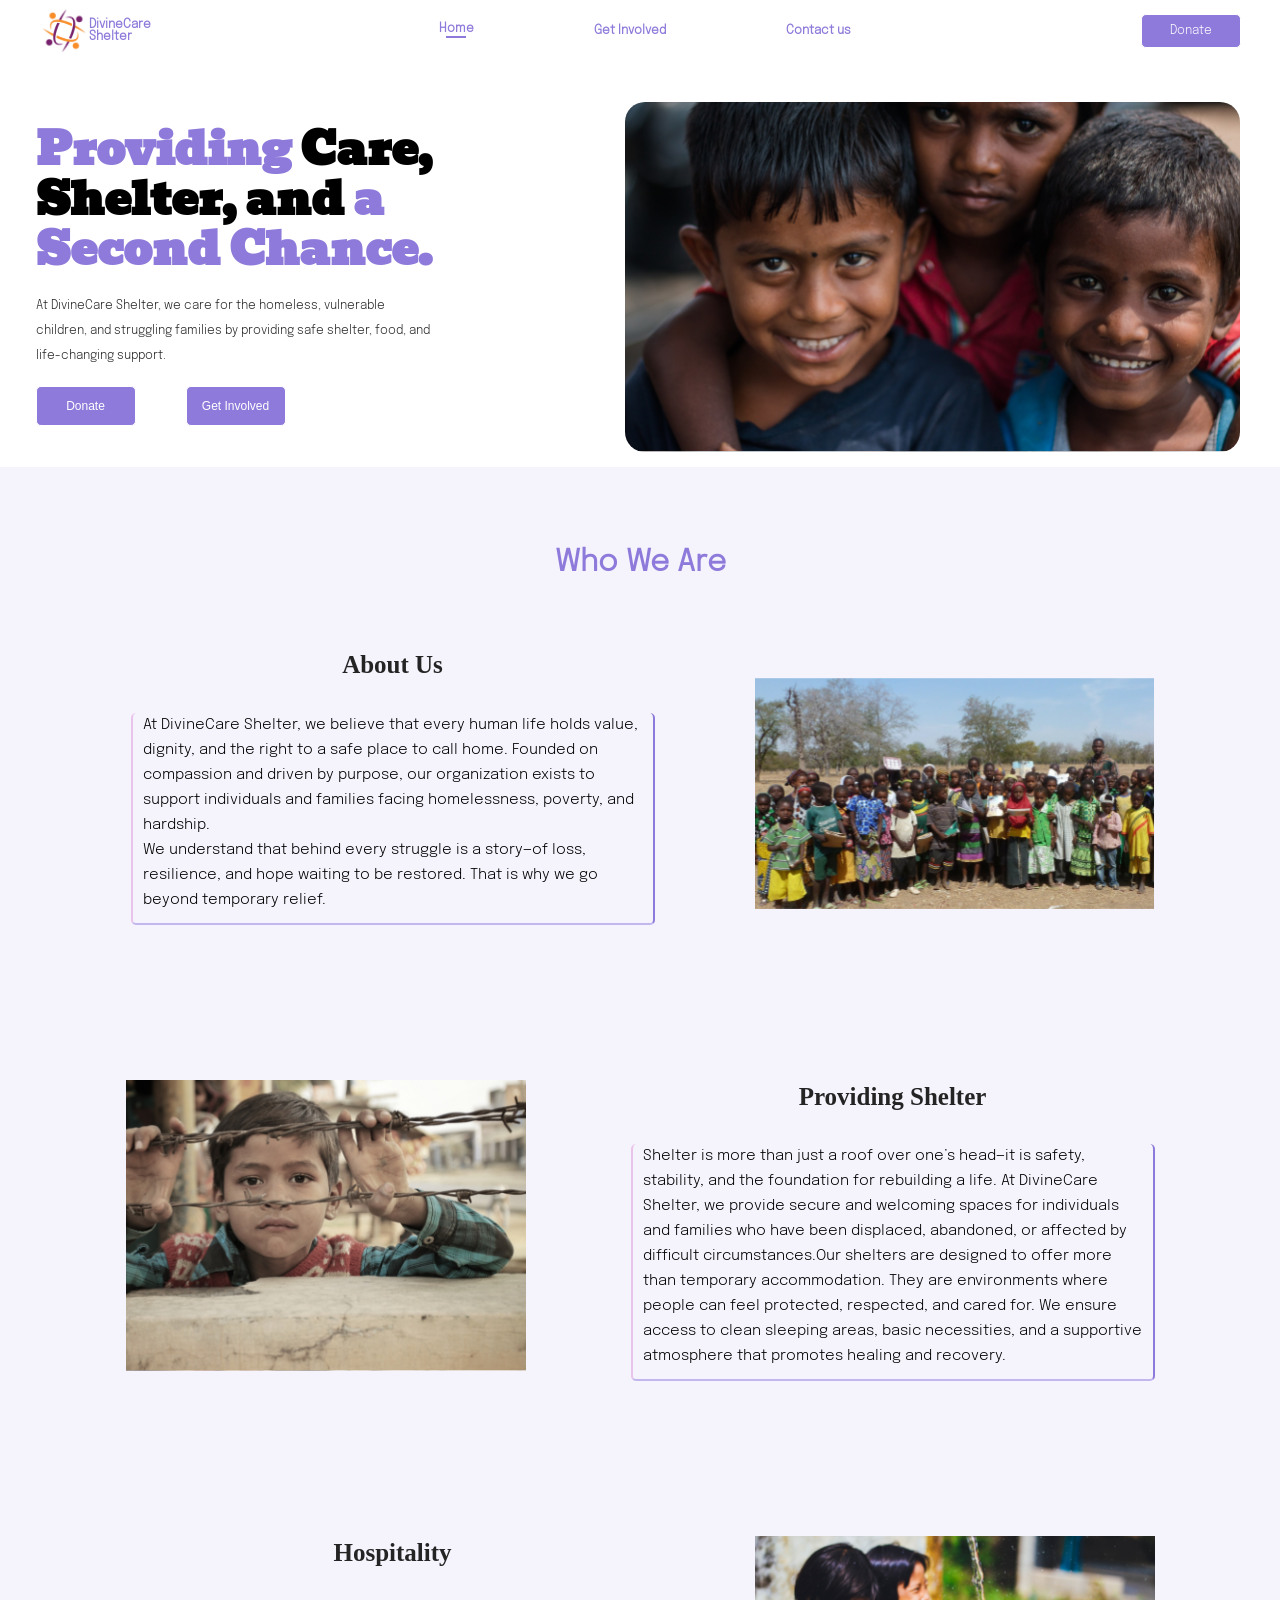
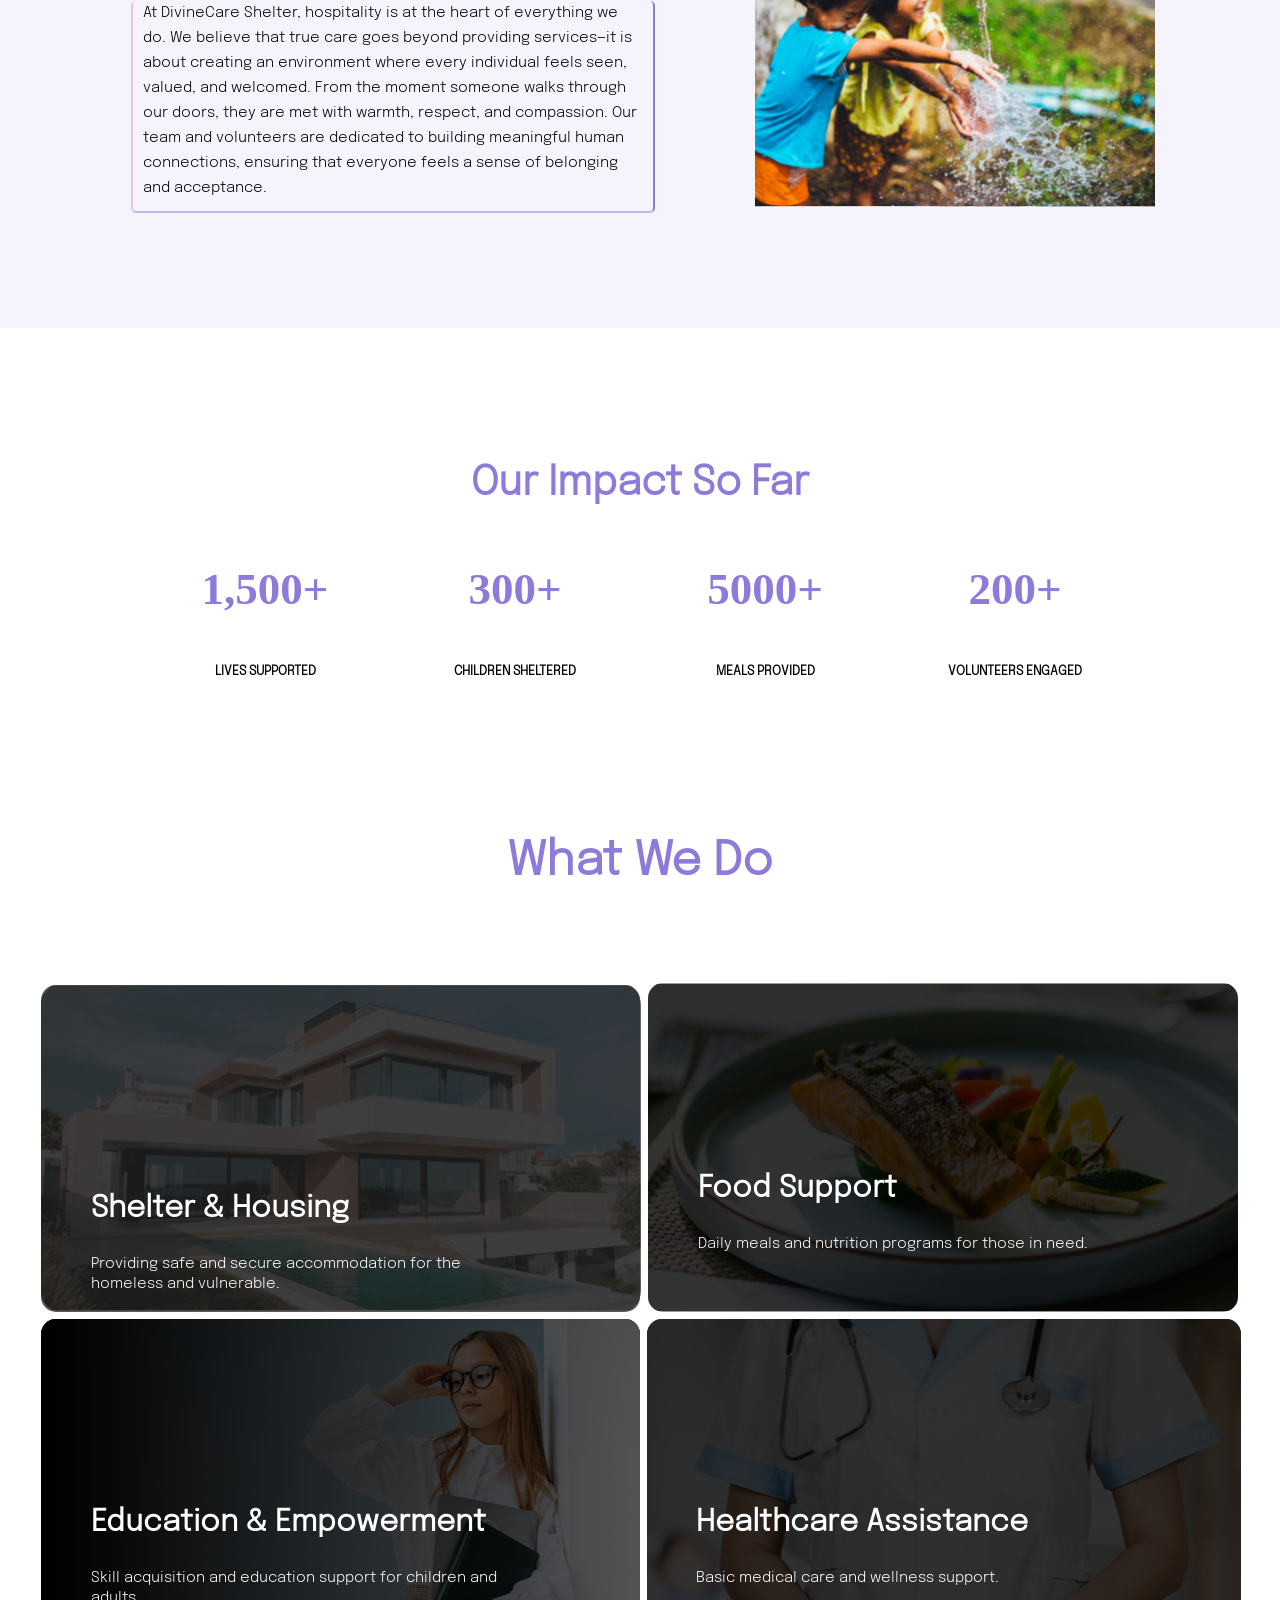
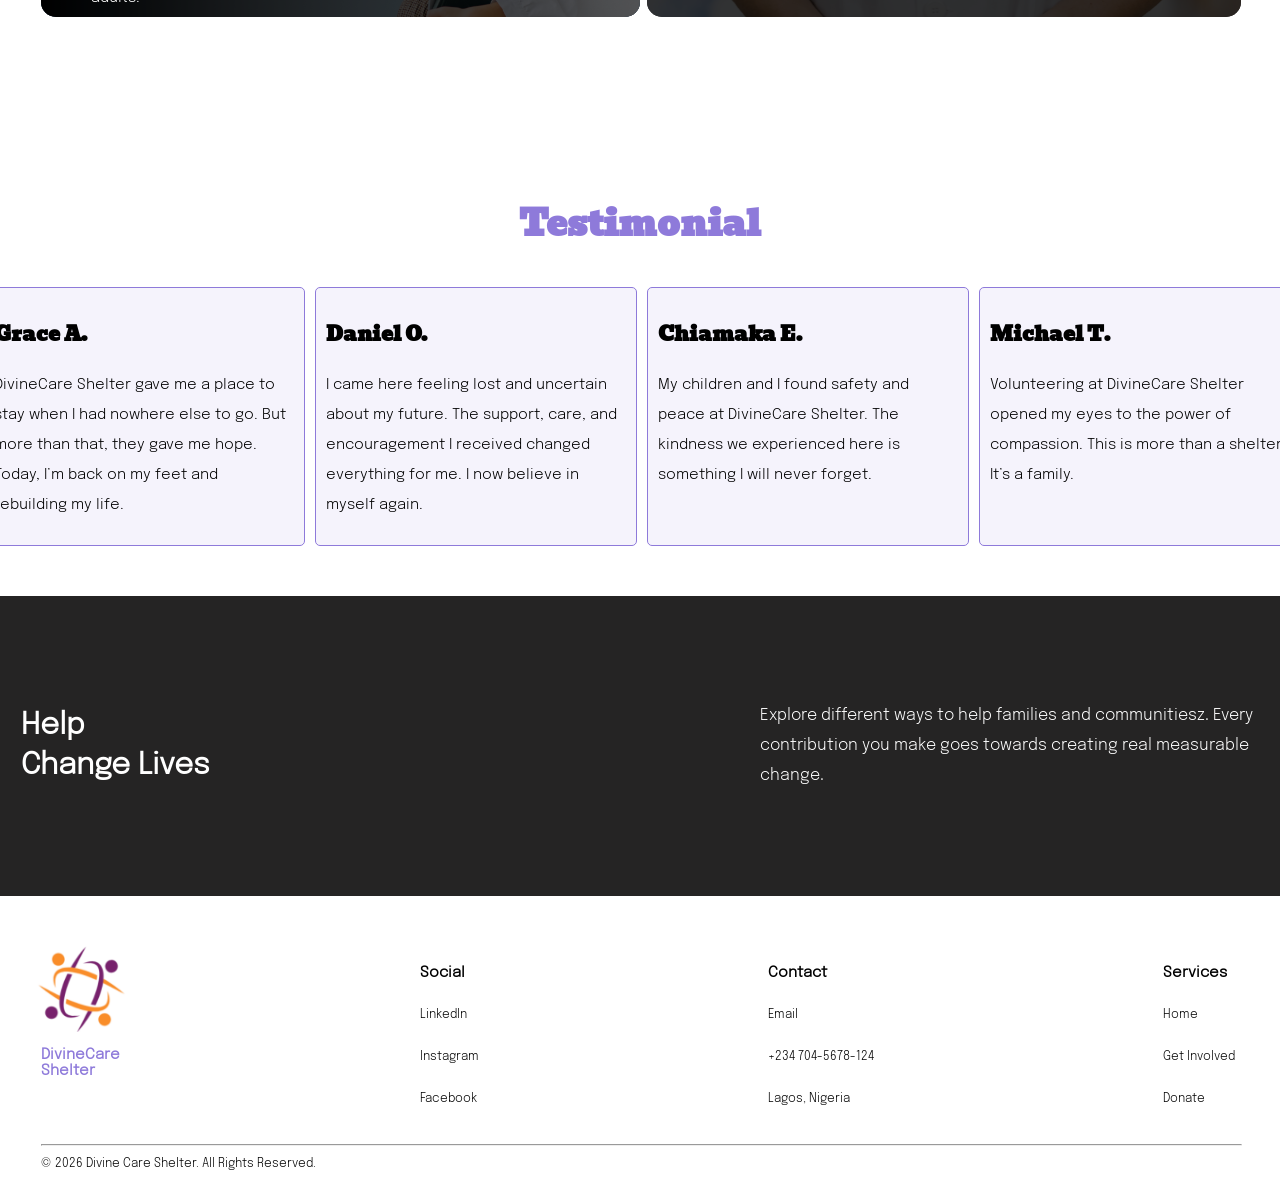
==== index.html @ 8698d0ad "Pre-Update" ====
<!DOCTYPE html>
<html lang="en">
<head>
    <meta charset="UTF-8">
    <meta name="viewport" content="width=device-width, initial-scale=1.0">
    <link rel="stylesheet" href="/style.css">
    <title>DivineCare Shelter</title>
    <link rel="icon" href="Assets/images/ngo_Logo.png">
    <script src="./Assets/js/chat.js"></script>
    <noscript>Powered by <a href="https://www.smartsupp.com" target="_blank">Smartsupp</a></noscript>
</head>

<body>
    <section class="ngo">
        <nav>
            <div class="logo">
                <img src="Assets/images/ngo_Logo.png" alt="LOGO">
                <h3>DivineCare Shelter</h3>
            </div>
            <ul>
                <div class="home-border">
                    <a href="index.html"><li class="home">Home</li></a>
                    <div class="border"></div>
                </div>
                <a href="getInvolved.html"><li>Get Involved</li></a>
                <a href="#contactUs">Contact us</a>
            </ul>
            <a href="donate.html"><button id="donate-btn">Donate</button></a>
        </nav>
        <hr>

        <section class="nav-two">
            <div class="logo-two">
                <img src="Assets/images/ngo_Logo.png" alt="LOGO">
                <h3>DivineCare <br> Shelter</h3>
            </div>

            <div class="menu">
                <a href="donate.html"><button class="mobile-donate-btn">Donate</button></a>
                <button class="mobile-menu-toggle" type="button" aria-label="Open navigation menu" aria-expanded="false" aria-controls="mobile-nav-links">
                    <img src="Assets/images/menu.svg" alt="" aria-hidden="true">
                </button>
            </div>

            <div class="mobile-nav-links" id="mobile-nav-links" aria-hidden="true">
                <a href="index.html" class="active">Home</a>
                <a href="getInvolved.html">Get Involved</a>
                <a href="#contactUs">Contact us</a>
                <a href="donate.html">Donate</a>
            </div>
        </section>

        <section class="hero-section">
            <div class="intro">
                <h3>Providing <span>Care, Shelter, and</span> a Second Chance.</h3>
                <p>At DivineCare Shelter, we care for the homeless,
                    vulnerable children, and struggling families by 
                    providing safe shelter, food, and life-changing support.
                </p>

                <div class="btn">
                    <a href="donate.html"><button id="dt-btn ">Donate</button></a>
                    <a href="getInvolved.html"><button class="the-btn">Get Involved</button></a>
                    
                </div>
            </div>
                <img src="Assets/images/children.svg" alt="">
        </section>

        <section class="img-text-bg">
            <div class="about">
                <h3>Who We Are</h3>
                <div class="img-text first" >
                    <div class="p-h" >
                        <h4>About Us</h4>
                        <p>At DivineCare Shelter, we believe that every human life holds 
                            value, dignity, and the right to a safe place to
                            call home. Founded on compassion and driven by purpose,
                            our organization exists to support individuals and families
                            facing homelessness, poverty, and hardship. <br>
                            We understand that behind every struggle is a story—of
                            loss, resilience, and hope waiting to be restored. 
                            That is why we go beyond temporary relief. 
                        </p>
                    </div>
                    <img src="Assets/images/children-group.svg" alt="" id="first">
                </div>

                <div class="img-text second">
                    <img src="Assets/images/child.svg" alt="">
                    <div class="p-h">
                        <h4>Providing Shelter</h4>
                        <p>Shelter is more than just a roof over one’s head—it is safety,
                            stability, and the foundation for rebuilding a life. At DivineCare
                            Shelter, we provide secure and welcoming spaces for individuals
                            and families who have been displaced, abandoned, or 
                            affected by difficult circumstances.Our shelters are designed 
                            to offer more than temporary accommodation. 
                            They are environments where people can feel protected, 
                            respected, and cared for. We ensure access to clean sleeping areas, 
                            basic necessities, and a supportive atmosphere that promotes healing and recovery.
                        </p>
                    </div>
                    
                </div>
                <div class="img-text" id="third">
                    <div class="p-h">
                        <h4>Hospitality</h4>
                        <p>At DivineCare Shelter, hospitality is at the heart of everything we do. We believe that true care goes beyond providing services—it is about creating an environment where every individual feels seen, valued, and welcomed.
                            From the moment someone walks through our doors, they are met with warmth, respect, and compassion. Our team and volunteers are dedicated to building meaningful human connections, ensuring that everyone feels a sense of belonging and acceptance.
                        </p>
                    </div>
                    <img src="Assets/images/kids-water.svg" alt="">
                </div>
            </div>
        </section>

        <section class="img-text-bg-two">
            <div class="about-two">
                <h3>Who We Are</h3>
                <div class="img-text-two" id="first-two">
                    <div class="p-h-two" >
                        <h4>About Us</h4>
                        <img src="Assets/images/children-group.svg" alt="">
                        <p>At DivineCare Shelter, we believe that every human life holds 
                            value, dignity, and the right to a safe place to
                            call home. Founded on compassion and driven by purpose,
                            our organization exists to support individuals and families
                            facing homelessness, poverty, and hardship. <br>
                            We understand that behind every struggle is a story—of
                            loss, resilience, and hope waiting to be restored. 
                            That is why we go beyond temporary relief. 
                        </p>
                    </div>
                </div>

                <div class="img-text-two second-two">
                    <div class="p-h-two">
                        <h4>Providing Shelter</h4>
                        <img src="Assets/images/child.svg" alt="">
                        <p>Shelter is more than just a roof over one’s head—it is safety,
                            stability, and the foundation for rebuilding a life. At DivineCare
                            Shelter, we provide secure and welcoming spaces for individuals
                            and families who have been displaced, abandoned, or 
                            affected by difficult circumstances.Our shelters are designed 
                            to offer more than temporary accommodation. 
                            They are environments where people can feel protected, 
                            respected, and cared for. We ensure access to clean sleeping areas, 
                            basic necessities, and a supportive atmosphere that promotes healing and recovery.
                        </p>
                    </div>
                    
                </div>
                <div class="img-text-two" id="third-two">
                    <div class="p-h-two">
                        <h4>Hospitality</h4>
                        <img src="Assets/images/kids-water.svg" alt="">
                        <p>At DivineCare Shelter, hospitality is at the 
                            heart of everything we do. We believe that 
                            true care goes beyond providing services—it 
                            is about creating an environment where every
                             individual feels seen, valued, and welcomed.
                            From the moment someone walks through our 
                            doors, they are met with warmth, respect, 
                            and compassion. Our team and volunteers are 
                            dedicated to building meaningful human 
                            connections, ensuring that everyone feels 
                            a sense of belonging and acceptance.
                        </p>
                    </div>
                </div>
            </div>
        </section>

        <section class="impact">
            <h3>Our Impact So Far</h3>

            <div class="number">
                <div>
                    <h4>1,500+</h4>
                    <p>Lives Supported</p>
                </div>

                <div>
                    <h4>300+</h4>
                    <p>Children Sheltered</p>
                </div>

                 <div>
                    <h4>5000+</h4>
                    <p>Meals Provided</p>
                </div>

                <div>
                    <h4>200+</h4>
                    <p>Volunteers Engaged</p>
                </div>
                
            </div>
        </section>

        <section class="impact-two">
            <h3>Our Impact So Far</h3>

            <div class="number-two">
                <div class="first-number">
                    <div>
                        <h4>1,500+</h4>
                        <p>Lives Supported</p>
                    </div>

                    <div>
                        <h4>300+</h4>
                        <p>Children Sheltered</p>
                    </div>
                </div>

                <div class="second-number">
                    <div>
                        <h4>5000+</h4>
                        <p>Meals Provided</p>
                    </div>

                    <div>
                        <h4>200+</h4>
                        <p>Volunteers Engaged</p>
                    </div>
                </div>
                
            </div>
        </section>

        <div class="what-we-do">
            <h3>What We Do</h3>
        </div>

        <section class="the-img">
            <div class="top">
                <div class="gradient">
                    <div class="underlay"></div>
                    <img src="Assets/images/house.svg" alt="" id="gradient-img">
                    <div class="just-text">
                        <h3>Shelter & Housing</h3>
                        <p>Providing safe and secure 
                            accommodation for the homeless and vulnerable.
                        </p>
                    </div>
                </div>

                <div class="gradient-two">
                    <img src="Assets/images/bread.svg" alt="">
                    <div class="just-text">
                        <h3>Food Support</h3>
                        <p>Daily meals and nutrition programs for those in need.
                        </p>
                    </div>
                </div>
            </div>

           <div class="bottom">
                <div class="other-gradient">
                    <img src="Assets/images/school.svg" alt="">
                    <div class="just-text">
                        <h3>Education & Empowerment</h3>
                        <p>Skill acquisition and education support for children and adults.
                        </p>
                    </div>
                </div>

                <div class="another-gradient">
                    <div class="underlay-two"></div>
                    <img src="Assets/images/health.svg" alt="">
                    <div class="just-text">
                        <h3>Healthcare Assistance</h3>
                        <p>Basic medical care and wellness support.
                        </p>
                    </div>
                </div>
            </div>
            
        </section>
        

        <div class="testimony">
            <h3>Testimonial</h3>
        </div>
        
        <section class="testimonial">
            <div class="testify" id="first-testifier">
                <h3>Grace A.</h3>
                <p>DivineCare Shelter gave me a place to stay 
                    when I had nowhere else to go. But more than
                     that, they gave me hope. Today, I’m 
                     back on my feet and rebuilding my life.
                </p>
            </div>

            <div class="testify">
                <h3>Daniel O.</h3>
                <p>I came here feeling lost and uncertain
                     about my future. The support, care, and 
                     encouragement I received changed 
                     everything for me. I now believe in myself again.
                </p>
            </div>

            <div class="testify">
                <h3>Chiamaka E.</h3>
                <p>
                    My children and I found safety and peace at DivineCare
                     Shelter. The kindness we experienced here is something I will never forget.
                </p>
            </div>

            <div class="testify">
                <h3>Michael T.</h3>
                <p>
                    Volunteering at DivineCare Shelter opened my 
                    eyes to the power of compassion. This is more 
                    than a shelter. It’s a family.
                </p>
            </div>

            <div class="testify">
                <h3>Fatima S.</h3>
                <p>
                    I received not just shelter, but support that 
                    helped me learn new skills and start again. 
                    DivineCare truly cares about people.
                </p>
            </div>

            <div class="testify">
                <h3>Emmanuel K.</h3>
                <p>The environment here is peaceful 
                    and welcoming. They treat everyone with 
                    dignity and respect, no matter your situation.
                </p>
            </div>

            <div class="testify">
                <h3>Blessing N..</h3>
                <p>DivineCare Shelter didn’t just help me survive, they
                     helped me believe in a better future. I’m forever grateful.
                </p>
            </div>

        </section>


        <section class="last-part">
            <section>
                <div class="just-text-sec explore">
                    <a href="donate.html"><h3 class="explore-h">Help <br>Change Lives</h3></a>
                    
                    <p class="explore">Explore different ways to help families and communitiesz. Every contribution you make goes towards creating real measurable change.</p>
                </div>
            </section>

            <section class="last-sec" id="contactUs">
                <div class="text-logo">
                    <img src="Assets/images/ngo_Logo.png" alt="">
                    <h3>DivineCare Shelter</h3>
                </div>
                
                <div class="last-sec-list">
                    <ul class="the-list">
                        <li class="heading">Social</li>
                        <a href="index.html"><li>LinkedIn</li></a>
                        <a href="index.html"><li>Instagram</li></a>
                        <a href="index.html"><li>Facebook</li></a>
                    </ul>
                </div>
                
                <div class="last-sec-list">
                    <ul class="the-list" id="contact-sec">
                        <li class="heading">Contact</li>
                        <a href="mailto:support@divinecareshelter.com"><li>Email</li></a>
                        <a href="index.html"><li>+234 704-5678-124</li></a>
                        <a href="index.html"><li>Lagos, Nigeria</li></a>    
                    </ul>
                </div>

                <div class="last-sec-list">
                    <ul>
                        <li class="heading">Services</li>
                        <a href="index.html"><li>Home</li></a>
                        <a href="getInvolved.html"><li>Get Involved</li></a>
                        <a href="donate.html"><li>Donate</li></a>
                    </ul>
                </div>
                
            </section>

            <footer>
                <hr>
                <p>© 2026 Divine Care Shelter. All Rights Reserved. </p>
            </footer>
        </section>
        
        <section class="last-part-two">
            <section>
                <div class="just-text-sec-two explore">
                    <a href="donate.html"><h3 class="explore-h">Help <br>Change Lives</h3></a>
                    
                    <p class="explore">Explore different ways to help families and communitiesz. Every contribution you make goes towards creating real measurable change.</p>
                </div>
            </section>

            <section class="last-sec-two" id="contactUs">
                <div class="text-logo-two">
                        <img src="Assets/images/ngo_Logo.png" alt="">
                        <h3>DivineCare Shelter</h3>
                    </div>
                <div class="top-sec-two">
                
                    <div class="last-sec-list-two" id="social-sec-two">
                        <ul class="the-list">
                            <li class="heading-two">Social</li>
                            <a href="index.html"><li>LinkedIn</li></a>
                            <a href="index.html"><li>Instagram</li></a>
                            <a href="index.html"><li>Facebook</li></a>
                        </ul>
                    </div>

                    <div class="last-sec-list-two">
                         <ul class="the-list-two" id="contact-sec-two">
                            <li class="heading-two">Contact</li>
                            <a href="mailto:support@divinecareshelter.com"><li>Email</li></a>
                            <a href="index.html"><li>+234 704-5678-124</li></a>
                            <a href="index.html"><li>Lagos, Nigeria</li></a>    
                        </ul>
                    </div>
                </div>
                

                <div class="bottom-sec-two">

                    <div class="last-sec-list-two" id="service-sec-two">
                        <ul>
                            <li class="heading-two">Services</li>
                            <a href="index.html"><li>Home</li></a>
                            <a href="getInvolved.html"><li>Get Involved</li></a>
                            <a href="donate.html"><li>Donate</li></a>
                        </ul>
                    </div>
                </div>
                
            </section>

            <footer>
                <hr>
                <p>© 2026 Divine Care Shelter. All Rights Reserved. </p>
            </footer>
        </section>
    </section>
    <script src="Assets/js/mobile-nav.js"></script>
</body>

</html>
---- style.css ----
/* FONTS */

@font-face {
    font-family: "Epilogue Light";
    src: url('Assets/fonts/epilogue-2/Epilogue-Light.ttf') format('truetype');
    font-weight: 400;
    font-display: swap;
    font-style: normal;
}

@font-face {
    font-family: "Bevan";
    src: url('Assets/fonts/Bevan/Bevan-Regular.ttf') format('truetype');
    font-weight: 400;
    font-display: swap;
    font-style: normal;
}

@font-face {
    font-family: "Bebas Neue Regular";
    src: url('Assests/fonts/bebas_neue/BebasNeue-Regular.otf') format('opentype');
    font-weight: 400;
    font-display: swap;
    font-style: normal;
}

.nav-two{
    display: none;
}

body{
    width: 1280px;
    margin: 0px auto;
    overflow-x: hidden;
    height: 100vh;
}

.ngo{
    /* width: 1280px;
    margin: 0px auto; */
    display: grid;
    justify-content: center; 
}

nav{
    /* max-width: 100%; */
    display: flex;
    justify-content: safe center;
    align-items: center;
    position: fixed;
    background-color: #ffffff;
    width: 1280px;
    margin: 0px auto;
    z-index: 60;
    /* paddingg: 0px 10px 0px 30px; */
    gap: 280px;

}

.logo{
    display: flex;
    align-items: center;
    font-family: "Epilogue Light";
    color:  #8E7ADA;
    /* margin-left: 25px; */
}

.logo > h3{
    font-size: 12px;
    width: 20px;
}

nav img{
    width: 50px;
}

nav ul {
    display: flex;
    align-items: center;
    gap: 100px;
    font-family: "Epilogue Light";
    list-style: none;
    font-size: 13px;
    font-weight: 700;
    
}

ul a{
    text-decoration: none;
    font-family: "Epilogue Light";
    background-color: #ffffff;
    color:  #8E7ADA;
    padding: 10px;
    font-size: 12px;
    cursor: pointer;
    text-align: center;
}

.home{
    color:  #8E7ADA;
    cursor: pointer;
    margin-bottom: -9px;
}

.home-border{
    display: flex;
    flex-direction: column;
    margin-bottom: 10px;
}

.border{
    background-color:  #8E7ADA;
    width: 20px;
    height: 2px;
    margin-left: 17px;
}

nav a button{
    font-family: "Epilogue Light";
    background-color:  #8E7ADA;
    color: #ffffff;
    border: 1px solid #ffffff;
    width: 100px;
    border-radius: 5px;
    padding: 10px;
    font-size: 12px;
    cursor: pointer;
    /* margin-right: 20px; */
}

#donate-btn:hover{
    background-color: #ffffff;
    color: #8E7ADA;
    border: 2px solid #8E7ADA;
}

hr{
    width: 100%;
    margin: 0px auto;
    color: #a7a2a297;
}

/* HERO SECTION */

.hero-section{
    display: flex;
    justify-content: space-between;
    align-items: center;
    padding-bottom: 20px;
    padding-left: 50px;
    padding-right: 60px;
    padding-top: 50px;
}

.intro{
    width: 500px;
    padding-left: 5px;
}

.intro h3{
    font-family: "Bevan";
    color: #8E7ADA;
    font-size: 45px;
    margin-bottom: 20px;
    line-height: 50px;
}

.intro span{
    color: #000000;
}

.intro p{
    font-family: "Epilogue Light";
    font-size: 12px;
    color: #252424;
    line-height: 25px;
    width: 400px;
    padding-bottom: 5px;
}

.btn{
    display: flex;
    gap: 50px;
}
.btn button{
    width: 100px;
    text-align: center;
    background-color: #8E7ADA;
    color: #ffffff;
    border: 1px solid #ffffff;
    padding: 12px;
    font-size: 12px;
    border-radius: 5px;
    cursor: pointer;

}

.the-btn:hover{
    background-color: #ffffff;
    color: #8E7ADA;
    border: 2px solid #8E7ADA;
}

.hero-section img{
    margin-top: 50px;
    height: 350px;
    border-radius: 20px;
}   

/* ABOUT SECTION */

.img-text-bg-two{
    display: none;
}

.about{
    display: grid;
    margin-top: 50px;
}

.about h3{
    text-align: center;
    font-weight: 600;
    color: #8E7ADA;
    font-family: "Epilogue Light";
    font-size: 30px;
}

.img-text-bg{
    background-color: #d2caf03b;
    position: relative;
    margin: -5px;
    gap: 100px;
}

.img-text{
    display: flex;
    justify-content: space-between;
    padding: 20px 150px 100px 150px;
    gap: 100px;
}

.img-text p{
    width: 500px;
    font-family: "Epilogue Light";
    font-size: 15px;
    line-height: 25px;
    border-left: 2px solid #da7ad565;
    border-right: 2px solid #8E7ADA;
    border-bottom: 2px solid #8f7bde7f;
    padding-left: 10px;
    padding-right: 10px;
    border-radius: 5px;
    padding-bottom: 10px;
}

.p-h{
    padding-left: 5px;
    margin-top: -10px;
}

.p-h h4{
    font-family: "Bebas Neue Pro";
    font-size: 25px;
    font-weight: 700;
    color: #252424;
    text-align: center;
}

.img-text img{
    padding-top: 20px;
    width:  400px;
    border: none;
}

/* NUMBERS */

.impact-two{
    display: none;
}

.impact{
    padding:100px 0px;
}

.impact > h3{
    text-align: center;
    font-size: 40px;
    font-family: "Epilogue Light";
    color: #8E7ADA;
    margin-bottom: -20px;
}

.number{
    display: flex;
    justify-content: center;
    gap: 100px;
    align-items: center;
}

.number h4{
    font-family: "Bebas Neue Pro";
    font-size: 45px;
    font-weight: 900;
    text-align: center;
    color: #8E7ADA;
    width: 150px;
    padding: 20px 0px;
}

.number p{
    font-family: "Epilogue Light";
    font-size: 13px;
     text-align: center;
     margin-top: -30px;
     text-transform: uppercase;
     font-weight: 700;
}


/* WHAT WE DO */

.what-we-do{
    text-align: center;
    font-family: "Epilogue Light";
    color: #8E7ADA;
    margin-bottom: -50px;
    font-size: 40px;
}

.the-img{
    display: grid;
    position: relative;
    margin-left: 60px;
    margin-top: -20px;
    z-index: 20px;
    gap: 5px;
}

.top{
    display: flex;
    object-fit: cover;
    gap: 7px;
    position: relative;
}

.gradient{
    position: relative;
    top: 10px;
}

.gradient > img{
    position: absolute;
    width: 590px;
    border-radius: 22px;
}

.gradient-two{
    position: relative;
    bottom: 10px;
    left: 180px;
}


.underlay{
    position: absolute;
    z-index: 30px;
    width: 599px;
    height: 327px;
    top: 112px;
    background-color: #000000a6;
    border-radius: 6px;
    border-radius: 15px;
}

.top img{
    position: absolute;
    width: 600px;
    height: 330px;
    filter: brightness(20%);
    z-index: 30;
    top: 110px;
}

.gradient-two > img{
    position: absolute;
    top: 130px;
    width: 590px;
    height: 329px;
    border-radius: 15px;
}

.bottom{
    display: flex;
    object-fit: cover;
    gap: 5px;
    position: relative;
    top: 173px;
}

.underlay-two{
    position: absolute;
    z-index: 30px;
    width: 599px;
    top: 160px;
    background-color: #000000a6;
    border-radius: 15px;
}

.bottom img{
    position: absolute;
    /* width: 600px;
    height: 600px; */
    filter: brightness(20%);
}

.other-gradient > img{
    border-radius: 15px;
    top: 132px;
    width: 599px;
    height: 298px;
    object-fit: cover;
    filter: brightness(40%);
}

.another-gradient > img{
    border-radius: 15px;
    top: 132px;
    width: 594px;
    height: 298px;
    object-fit: cover;
    left: 1.5px;
}
.another-gradient{
    position: relative;
    left: 180px;
}

.just-text{
    position: relative;
    top: 290px;
    color: #ffffff;
    width: 420px;
    left: 50px;
    font-family: "Epilogue Light";
    z-index: 45;
}

.just-text h3{
    font-size: 30px;
}

.just-text p{
    font-size: 15px;
    line-height: 20px;
}

/* TESTIMONIES */
.testimony{
    text-align: center;
    font-family: "Bevan";
    color: #8E7ADA;
    font-size: 30px;
    margin-top: 600px;
}

.testimonial{
    display: flex;
    justify-content: flex-start;
    flex-wrap: nowrap;
    overflow-x: auto;
    scrollbar-width: none;
    padding-left: 2px;
    /* max-width: 1400px; */
    gap: 10px;
}

.testify{
    border: 1px solid #8E7ADA;
    min-width: 300px;
    border-radius: 5px;
    font-family: "Epilogue Light";
    padding:10px;
    background-color: #d2caf03b;
}

.testify h3{
    font-family: "Bevan";
    font-size: 20px;
}

.testify p{
    font-size: 15px;
    line-height: 30px;
}



/* LAST PART */
.last-part-two{
    display: none;
}

.last-part{
    /* background-color: #000000; */
    color: #ffffff;
    margin-top: 0px;
}

.just-text-sec{
    display: flex;
    justify-content: space-between;
    margin: 50px 0px;
    padding-left: 40px;
    padding-right: 40px;
    height: 300px;
    align-items: center;
    background-color: #252424;
    
}

.just-text-sec a{
    text-decoration: none;
}

.just-text-sec h3{
    font-family: "Epilogue Light";
    font-size: 30px;
    width: 200px;
    line-height: 40px;
    color: #ffffff;
}


.just-text-sec p{
    width: 500px;
    font-family: "Epilogue Light";
    line-height: 30px;
}




/* LAST SECTION */
.last-sec{
    display: flex; 
    justify-content: space-between;
    margin-top: 20px;
    padding: 0px 10px 0px 10px;
    font-family: "Epilogue Light";
    gap: 90px;
    margin: 0px 55px 0px 40px;
    color: #000000;
}

.last-sec img{
    width: 100px;
}

.text-logo{
    display: flex;
    flex-direction: column;
    justify-content: center;
    margin-bottom: 50px;
}

.text-logo h3{
    color: #8E7ADA;
    font-size: 15px;
    width: 25px;
    padding-left: 10px;
}

.last-sec-list{
    font-size: 12px;

}

.last-sec-list li{
    list-style: none;
    line-height: 30px;
}

.last-sec-list a{
    color: #000000;
    text-align: left;
}

.heading{
    font-weight: 700;
    font-size: 15px;
}

/* FOOTER */
footer{
    padding: 0px 60px;
    font-family: "Epilogue Light";
    font-size: 12px;
    margin-top: 0px;
    color: #000000;
}

hr{
    color: #8E7ADA;
    width: 100%;
}





/* RESPONSIVE DESIGN */
/* MOBILE */
@media(min-width: 319px) and (max-width: 480px){

    nav{
        display: none;
    }

    body{
        width: 100%;
        overflow-x: hidden;
    } 

    .nav-two{
        display: flex;
        position: fixed;
        top: 0px;
        left: 50%;
        transform: translateX(-50%);
        align-items: center;
        background-color: #ffffff;
        justify-content: space-between;
        width: calc(100% - 20px);
        max-width: 460px;
        box-sizing: border-box;
        margin: 0px auto;
        font-family: "Epilogue Light";
        z-index: 60;
        padding: 0px 10px;
        /* background: rgba(255, 255, 255, 0.2);
        backdrop-filter: blur(10px);
        -webkit-backdrop-filter: blur(10px); */
    }

    .logo-two{
        display: flex;
        align-items: center;
        font-family: "Epilogue Light";
        color:  #8E7ADA;
        gap: 10px;
    }

    .logo-two img{
        width: 50px;
    }

    .logo-two h3{
        font-size: 12px;
        width: 20px;
    }

    .menu{
        display: flex;
        gap: 10px;
        align-items: center;
    }

    .menu img{
        width: 20px;
    }

    .menu button{
    font-family: "Epilogue Light";
    background-color:  #8E7ADA;
    color: #ffffff;
    border: 1px solid #ffffff;
    width: 70px;
    border-radius: 5px;
    padding: 10px;
    font-size: 9px;
    cursor: pointer;
    /* margin-right: 20px; */
}

.menu .mobile-menu-toggle{
    display: grid;
    place-items: center;
    width: 40px;
    height: 40px;
    padding: 0px;
    border: 1px solid rgba(142, 122, 218, 0.3);
    background-color: #ffffff;
    border-radius: 5px;
}

.menu .mobile-menu-toggle img{
    width: 20px;
}

.menu .mobile-donate-btn:hover,
.menu .mobile-menu-toggle:hover{
    background-color: #ffffff;
    color: #8E7ADA;
    border: 2px solid #8E7ADA;
}

.mobile-nav-links{
    position: absolute;
    top: calc(100% + 8px);
    left: 10px;
    right: 10px;
    display: grid;
    gap: 4px;
    padding: 8px;
    background-color: #ffffff;
    border: 1px solid rgba(142, 122, 218, 0.18);
    border-radius: 8px;
    box-shadow: 0px 16px 30px rgba(32, 24, 61, 0.14);
    opacity: 0;
    visibility: hidden;
    pointer-events: none;
    transform: translateY(-8px);
    transition: opacity 180ms ease, transform 180ms ease, visibility 180ms ease;
}

.mobile-nav-open .mobile-nav-links{
    opacity: 1;
    visibility: visible;
    pointer-events: auto;
    transform: translateY(0px);
}

.mobile-nav-links a{
    display: flex;
    align-items: center;
    min-height: 44px;
    padding: 0px 12px;
    color: #8E7ADA;
    text-decoration: none;
    font-size: 12px;
    font-weight: 700;
    border-radius: 5px;
}

.mobile-nav-links a:hover,
.mobile-nav-links a.active{
    background-color: rgba(142, 122, 218, 0.1);
}

.mobile-menu-toggle:focus-visible,
.mobile-nav-links a:focus-visible{
    outline: 2px solid #8E7ADA;
    outline-offset: 2px;
}

#donate-btn:hover{
    background-color: #ffffff;
    color: #8E7ADA;
    border: 2px solid #8E7ADA;
}

/* HERO SECTION */

.hero-section{
    display: grid;
    align-items: center;
    max-width: 90%;
    margin: 0px auto;
    padding: 0px;
    /* padding-bottom: 20px;
    padding-left: 50px;
    padding-right: 60px;
    padding-top: 50px; */
}

.intro{
    max-width: 90%;
    margin: 0px auto;
    padding-top: 30px;
    /* margin-right: 50px; */
    margin-left: 5px;
    text-align: center;
}

.intro h3{
    font-family: "Bevan";
    color: #8E7ADA;
    font-size: 40px;
    margin-bottom: 20px;
    line-height: 50px;
    margin-left: 15px;
    max-width: 90%;
}

.intro span{
    color: #000000;
}

.intro p{
    font-family: "Epilogue Light";
    font-size: 15px;
    color: #121212;
    line-height: 25px;
    max-width: 450px;
    padding-bottom: 5px;
    margin-left: 17px;
}

.btn{
    /* display: flex; */
    /* border: 2px solid blue; */
    /* gap: 50px; */
    gap: 10px;
    max-width: 80%;
    margin: 0px auto;
    justify-content: center;
    margin-left: 40px;
}

.btn button{
    width: 150px;
    text-align: center;
    background-color: #8E7ADA;
    color: #ffffff;
    padding: 15px;
    font-size:11px;
    border-radius: 5px;
    cursor: pointer;
}

.the-btn:hover{
    background-color: #ffffff;
    color: #8E7ADA;
    border: 2px solid #8E7ADA;
}

.hero-section img{
    max-width: 100%;
    margin-top: 50px;
    height: 230px;    
    margin-left: 35px;
}   

/* ABOUT SECTION */

.about-two{
    display: grid;
    margin-top: 50px;
    justify-content: center;
}

.about-two h3{
    text-align: center;
    font-weight: 600;
    color: #8E7ADA;
    font-family: "Bevan";
    font-size: 30px;
}


.img-text-bg{
    display: none;
}


.img-text-bg-two{
    background-color: #d2caf03b;
    display: block;
    justify-content: center;
    position: relative;
    margin: 0px;
    padding: 0px;
    /* left: 20px; */
    /* border: 2px solid; */
    /* margin: -5px; */
    /* gap: 50px; */
}

.img-text-two{
    display: grid;
    justify-content: space-between;
    max-width: 350px;
    /* margin-top: -20px; */
    gap: 0px;
    /* border: 2px solid blue; */
    /* padding: 20px 150px 100px 150px; */
    /* gap: 50px; */
}

.img-text-two p{
    position: relative;
    max-width: 350px;
    margin: 20px 0px 0px 0px;
    font-family: "Epilogue Light";
    font-size: 15px;
    line-height: 25px;
    /* border-left: 2px solid #da7ad565;
    border-right: 2px solid #8E7ADA;
    border-bottom: 2px solid #8f7bde7f; */
    padding-left: 10px;
    padding-right: 10px;
    border-radius: 5px;
    padding-bottom: 10px;
}

.p-h-two{
    /* padding-left: 5px; */
    margin-top: -10px;

}

.p-h-two h4{
    font-family: "Bevan";
    color: #252424;
    text-align: center;
    font-size: 25px;
}

.img-text-two img{
    /* display: flex; */
    padding-top: 20px;
    width:  350px;
    border: none;
    border-radius: 10px;
}


/* .second-two{
    display: flex;
    flex-direction: column-reverse;
} */


/* NUMBERS */

.impact{
    display: none;
}

.impact-two{
    display: block;
    padding:100px 0px;
}

.impact-two> h3{
    text-align: center;
    font-size: 40px;
    font-family: "Epilogue Light";
    color: #8E7ADA;
    margin-bottom: -5px;
}

.number-two{
    display: flex;
    flex-wrap: wrap;
    justify-content: center;
    gap: 50px;
    align-items: center;
}

.number-two h4{
    font-family: "Bebas Neue Pro";
    font-size: 40px;
    font-weight: 800;
    text-align: center;
    color: #8E7ADA;
    width: 150px;
    padding: 20px 0px;
}

.number-two p{
    font-family: "Epilogue Light";
    font-size: 13px;
     text-align: center;
     margin-top: -30px;
     text-transform: uppercase;
     font-weight: 700;
}

/* WHAT WE DO */

.what-we-do{
    text-align: center;
    font-family: "Epilogue Light";
    color: #8E7ADA;
    margin-bottom: -50px;
    font-size: 40px;
}

.the-img{
    display: grid;
    justify-content: flex-start;
    z-index: 20px;
    gap: 5px;
    position: relative;
    right: 26px;
}

.top{
    display: grid;
    /* object-fit: cover; */
    gap: 7px;
}

.gradient{
    position: relative;
    top: 10px;
}

.gradient .just-text{
    top: 180px;
}

.gradient .just-text h3{
    font-size: 25px;
}

.gradient > img{
    position: absolute;
    height: 200px;
    width: 95%;
    margin: 0px auto;
    left: 28px;
}

.gradient-two{
    position: relative;
    top: 190px;
    width: 410px;
    height: 240px;
    left: 220px;
}

.gradient-two .just-text{
    top: 80px;
    left: -170px;
}

.gradient-two .just-text h3{
    font-size: 25px;
}
.underlay{
    position: absolute;
    z-index: 30px;
    width: 375px;
    height: 200px;
    top: 110px;
    left: 35px;
    background-color: #000000a6;
    border-radius: 6px;
}


.gradient-two > img{
    position: absolute;
    top: 0px;
    width: 90%;
    height: 205px;
    border-radius: 6px;
    border: 2px solid blue;
    left: -185px;
}

.bottom{
    display: grid;
    object-fit: cover;
    gap: 5px;
    position: relative;
    top: 120px;

}

.underlay-two{
    position: absolute;
    z-index: 30px;
    width: 599px;
    top: 160px;
    background-color: #000000a6;
    border-radius: 15px;
}

.other-gradient{
    height: 250px;
}

.other-gradient > img{
    border-radius: 6px;
    top: 42px;
    width: 370px;
    /* height: 180px; */
    left: 35px;
    height: 230px;
    /* object-fit: cover; */
    filter: brightness(40%);
}

.other-gradient .just-text{
    top: 115px;
}

.other-gradient .just-text h3{
    font-size: 25px;
}

.another-gradient > img{
    border-radius: 6px;
    top:25px;
    width: 375px;
    height: 190px;
    /* width: 594px; */
    /* height: 158px; */
    /* object-fit: cover; */
    left: 3dvh;
}

.another-gradient .just-text{
    top: 105px;
    left: 35px;
}

.another-gradient .just-text h3{
    font-size: 25px;
}

.another-gradient{
    position: relative;
    left: 10px;
}

.just-text{
    position: relative;
    top: 190px;
    color: #ffffff;
    width: 320px;
    left: 50px;
    font-family: "Epilogue Light";
    z-index: 45;
}

.just-text h3{
    font-size: 30px;
}

.just-text p{
    font-size: 15px;
    line-height: 20px;
}


/* TESTIMONIES */
.testimony{
    text-align: center;
    font-family: "Bevan";
    color: #8E7ADA;
    font-size: 30px;
    margin-top: 300px;
}

.testimonial{
    display: flex;
    justify-content: flex-start;
    flex-wrap: nowrap;
    overflow-x: auto;
    scrollbar-width: none;
    padding-left: 2px;
    /* max-width: 1400px; */
    gap: 10px;
}

.testify{
    border: 1px solid #8E7ADA;
    min-width: 350px;
    border-radius: 5px;
    font-family: "Epilogue Light";
    padding:10px;
    background-color: #d2caf03b;
}

#first-testifier{
    margin-left: 50px;
}

.testify h3{
    font-family: "Bevan";
    font-size: 20px;
}

.testify p{
    font-size: 15px;
    line-height: 30px;
}



/* LAST PART */
.last-part{
    display: none;
}
.last-part-two{
    display: block;
    /* background-color: #000000; */
    color: #ffffff;
    margin-top: 0px;
}

.just-text-sec-two{
    display: flex;
    flex-direction: column;
    justify-content: center;
    margin: 50px 0px;
    padding-left: 40px;
    padding-right: 40px;
    height: 300px;
    align-items: center;
    background-color: #252424;
    
}

.just-text-sec-two a{
    text-decoration: none;
    
}

.explore h3{
    font-family: "Epilogue Light";
    text-align: center;
    font-size: 30px;
    width: 250px;
    line-height: 40px;
    color: #ffffff;
}


.explore p{
    width: 350px;
    font-family: "Epilogue Light";
    line-height: 30px;
    font-size: 11px;
    text-align: center;
    /* margin-top: -10px; */
}




/* LAST SECTION */

.top-sec-two{
    display: flex;
    justify-content: space-between;
    position: relative;
    top: -80px;
    /* right: 10px; */
    gap: 50px;
}

#social-sec-two{
    max-width: 80px;
    position: relative;
    /* right: 10px; */
    justify-content: left;
    right: 20px;
}

.the-list{
    position: relative;
    right: 30px;
}

#contact-sec-two {
    position: relative;
    right: 40px;
    text-align: left;
    /* right: 5px; */
}


.bottom-sec-two{
    position: relative;
    bottom: 20px;
    display: flex;
    justify-content: space-between;
    gap: 40px;
    /* gap: 150px; */
}

#service-sec-two{
    position: relative;
    top: -90px;
    right: 50px;
}

.last-sec-two{
    display: grid; 
    justify-content: center;
    margin-top: 20px;
    padding: 0px 10px 0px 10px;
    font-family: "Epilogue Light";
    gap: 90px;
    margin: 0px 55px -60px 40px;
    color: #000000;
}

.last-sec-two img{
    width: 100px;
}

.text-logo-two{
    display: flex;
    justify-content: center;
    margin-bottom: 50px;
    position: relative;
    right: 100px;
    align-items: center;
}

.text-logo-two h3{
    color: #8E7ADA;
    font-size: 15px;
    width: 25px;
    padding-left: 10px;
}

.last-sec-list-two{
    font-size: 12px;

}

.last-sec-list-two li{
    list-style: none;
    line-height: 30px;
}

.last-sec-list-two a{
    color: #000000;
    text-align: left;
}

.heading-two{
    font-weight: 700;
    font-size: 15px;
}

/* FOOTER */

footer{
    padding: 0px 0px;
    font-family: "Epilogue Light";
    font-size: 12px;
    margin-top: 0px;
    color: #000000;
}

footer p{
    position: relative;
    left: 85px;
}

hr{
    color: #8E7ADA;
    max-width: 350px;
    margin: 0px auto;
}
}




/* RESPONSIVE DESIGN */
/* TABLET */

@media (min-width: 418px) and (max-width: 1200px){
body{
    width: 1200px;
    margin: 0px auto;
    overflow-x: hidden;
    height: 100vh;
}

.ngo{
    max-width: 1200px;
    margin: 0px auto;
    display: grid;
    justify-content: center;
}

.ngo{
    max-width: 1200px;
    justify-content: center; 
}

nav{
    max-width: 1200px;
    display: flex;
    justify-content: flex-start;
    align-items: center;
    position: fixed;
    background-color: #ffffff;
    z-index: 60;
    padding: 0px 0px 0px 43px;
    gap: 90px;
}

.logo{
    display: flex;
    align-items: center;
    font-family: "Epilogue Light";
    color:  #8E7ADA;
    margin: 0px;
    /* margin-left: 25px; */
}

.logo > h3{
    font-size: 12px;
    max-width: 20px;
}

nav img{
    max-width: 50px;
}

nav ul {
    display: flex;
    align-items: center;
    gap: 90px;
    font-family: "Epilogue Light";
    list-style: none;
    font-size: 13px;
    font-weight: 700;
    
}

ul a{
    text-decoration: none;
    font-family: "Epilogue Light";
    background-color: #ffffff;
    color:  #8E7ADA;
    padding: 0px;
    font-size: 12px;
    cursor: pointer;
    text-align: center;
}

.home{
    color:  #8E7ADA;
    cursor: pointer;
    margin-bottom: -9px;
}

.home-border{
    display: flex;
    flex-direction: column;
    margin-bottom: -2px;
}

.border{
    background-color:  #8E7ADA;
    width: 20px;
    height: 2px;
    margin-left: 8px;
    margin-top: 10px;

}

nav a button{
    font-family: "Epilogue Light";
    background-color:  #8E7ADA;
    color: #ffffff;
    border: 1px solid #ffffff;
    width: 100px;
    border-radius: 5px;
    padding: 10px;
    font-size: 12px;
    cursor: pointer;
    /* margin-right: 20px; */
    /* margin: 0px; */
}

#donate-btn:hover{
    background-color: #ffffff;
    color: #8E7ADA;
    border: 2px solid #8E7ADA;
}

hr{
    width: 100%;
    margin: 0px auto;
    color: #a7a2a297;
}

/* HERO SECTION */

.hero-section{
    display: grid;
    align-items: center;
    max-width: 90%;
    margin: 0px auto;
    padding: 0px;
    /* padding-bottom: 20px;
    padding-left: 50px;
    padding-right: 60px;
    padding-top: 50px; */
    padding-left: 30px;
}

.intro{
    width: 1000px;
    margin: 0px auto;
    padding-top: 30px;
    display: grid;
    justify-content: center;
    position: relative;
    right: 220px;
}

.intro h3{
    font-family: "Bevan";
    color: #8E7ADA;
    font-size: 45px;
    margin-bottom: 20px;
    line-height: 50px;
    margin-left: 15px;
    max-width: 700px;
    text-align: center;
}

.intro span{
    color: #000000;
}

.intro p{
    font-family: "Epilogue Light";
    font-size: 15px;
    color: #121212;
    line-height: 25px;
    width: 700px;
    padding-bottom: 5px;
    margin-left: 35px;
    text-align: center;
}

.btn{
    /* display: flex; */
    /* border: 2px solid blue; */
    /* gap: 50px; */
    gap: 10px;
    max-width: 80%;
    margin: 0px auto;
    justify-content: center;
    margin-left: 250px;
}

.btn button{
    width: 150px;
    text-align: center;
    background-color: #ffffff;
    color: #8E7ADA;
    border: 2px solid #8E7ADA;
    padding: 15px;
    font-size:11px;
    border-radius: 5px;
    cursor: pointer;
}

#dt-btn{
    background-color: #8E7ADA;
    color: #ffffff;
}

#dt-btn:hover{
    background-color: #7256df;
}

.the-btn:hover{
    background-color: #eeeeee;
    color: #8E7ADA;
}


.hero-section img{
    width: 900px;
    margin-top: 50px;
    height: 400px;    
    position: relative;
    right: 145px;
}   



/* ABOUT SECTION */

.about-two{
    display: grid;
    margin-top: 50px;
    justify-content: center;
}

.about-two h3{
    text-align: center;
    font-weight: 600;
    color: #8E7ADA;
    font-family: "Bevan";
    font-size: 40px;
    margin-left: 25px;
}


.img-text-bg{
    display: none;
}


.img-text-bg-two{
    background-color: #d2caf03b;
    display: block;
    justify-content: flex-start;
    position: relative;
    margin: 0px;
    right: 185px;
    padding: 0px;
    /* left: 20px; */
    /* border: 2px solid; */
    /* margin: -5px; */
    /* gap: 50px; */
}

.img-text-two{
    display: grid;
    justify-content: space-between;
    max-width: 350px;
    /* margin-top: -20px; */
    gap: 0px;
    /* border: 2px solid blue; */
    /* padding: 20px 150px 100px 150px; */
    /* gap: 50px; */
}

.img-text-two p{
    position: relative;
    width: 700px;
    right: 180px;
    margin: 30px 190px 0px 0px;
    font-family: "Epilogue Light";
    font-size: 20px;
    line-height: 35px;
    /* border-left: 2px solid #da7ad565;
    border-right: 2px solid #8E7ADA;
    border-bottom: 2px solid #8f7bde7f; */
    padding-left: 10px;
    padding-right: 10px;
    border-radius: 5px;
    padding-bottom: 10px;
}

.p-h-two{
    /* padding-left: 5px; */
    margin-top: -10px;

}

.p-h-two h4{
    font-family: "Bevan";
    color: #252424;
    text-align: center;
    margin-right: 500px;
    font-size: 35px;
}

.img-text-two img{
    /* display: flex; */
    position: relative;
    padding-top: 20px;
    right: 180px;
    width:  720px;
    border: none;
    border-radius: 10px;
}


/* NUMBERS */

.impact-two{
    display: none;
}

.impact{
    padding:100px 0px;
}

.impact > h3{
    text-align: center;
    font-size: 40px;
    font-family: "Epilogue Light";
    color: #8E7ADA;
    margin-bottom: -20px;
    margin-right: 400px;
}

.number{
    display: flex;
    justify-content: flex-start;
    gap: 50px;
    align-items: center;
    padding-left: 45px;

}

.number h4{
    font-family: "Bebas Neue Pro";
    font-size: 45px;
    font-weight: 900;
    text-align: center;
    color: #8E7ADA;
    width: 150px;
    padding: 20px 0px;
}

.number p{
    font-family: "Epilogue Light";
    font-size: 13px;
     text-align: center;
     margin-top: -30px;
     text-transform: uppercase;
     font-weight: 700;
}


/* WHAT WE DO */

.what-we-do{
    text-align: center;
    font-family: "Epilogue Light";
    color: #8E7ADA;
    margin-bottom: -50px;
    font-size: 40px;
    margin-right: 370px;
}

.the-img{
    display: grid;
    position: relative;
    margin-left: 80px;
    margin-top: -20px;
    z-index: 20px;
    gap: 5px;
}

.top{
    display: flex;
    flex-direction: column;
    object-fit: cover;
    gap: 7px;
    position: relative;
}

.gradient{
    position: relative;
    top: 10px;
    left: 50px;
}

.gradient > img{
    position: absolute;
    width: 590px;
    border-radius: 22px;
}

.gradient-two{
    position: relative;
    top: 175px;
    bottom: 10px;
    left: 55px;
}


.underlay{
    position: absolute;
    z-index: 30px;
    width: 599px;
    height: 327px;
    top: 112px;
    background-color: #000000a6;
    border-radius: 6px;
    border-radius: 15px;
}

.top img{
    position: absolute;
    width: 600px;
    height: 330px;
    filter: brightness(20%);
    z-index: 30;
    top: 110px;
}

.gradient-two > img{
    position: absolute;
    top: 130px;
    width: 599px;
    height: 334px;
    border-radius: 15px;
}

.gradient-two .just-text{
    top: 330px;
}
.bottom{
    display: flex;
    flex-direction: column;
    object-fit: cover;
    gap: 5px;
    position: relative;
    top: 385px;
    
}

.underlay-two{
    position: absolute;
    z-index: 30px;
    width: 599px;
    top: 160px;
    background-color: #000000a6;
    border-radius: 15px;
}

.bottom img{
    position: absolute;
    /* width: 600px;
    height: 600px; */
    filter: brightness(20%);
}

.other-gradient > img{
    border-radius: 15px;
    top: 132px;
    width: 599px;
    height: 298px;
    object-fit: cover;
    left: 55px;
    filter: brightness(40%);
}

.other-gradient .just-text{
    left: 100px;
    bottom: 50px;
}

.another-gradient > img{
    border-radius: 15px;
    top: 290px;
    width: 594px;
    height: 298px;
    object-fit: cover;

}
.another-gradient{
    position: relative;
    left: 60px;
}

.another-gradient .just-text{
    top: 450px;
}

.just-text{
    position: relative;
    top: 290px;
    color: #ffffff;
    width: 420px;
    left: 50px;
    font-family: "Epilogue Light";
    z-index: 45;
}

.just-text h3{
    font-size: 30px;
}

.just-text p{
    font-size: 15px;
    line-height: 20px;
}



/* TESTIMONIES */
.testimony{
    text-align: center;
    font-family: "Bevan";
    color: #8E7ADA;
    font-size: 40px;
    margin-top: 950px;
    margin-right: 380px;
}

#first-testifier{
    margin-left: 15px;
}

.testimonial{
    display: flex;
    justify-content: flex-start;
    flex-wrap: nowrap;
    overflow-x: auto;
    scrollbar-width: none;
    padding-left: 2px;
    /* max-width: 1400px; */
    gap: 10px;
}

.testify{
    border: 1px solid #8E7ADA;
    min-width: 300px;
    border-radius: 5px;
    font-family: "Epilogue Light";
    padding:10px;
    background-color: #d2caf03b;
}

.testify h3{
    font-family: "Bevan";
    font-size: 30px;
}

.testify p{
    font-size: 15px;
    line-height: 30px;
}



/* LAST PART */
.last-part-two{
    display: none;
}

.last-part{
    /* background-color: #000000; */
    color: #ffffff;
    margin-top: 0px;
}

.just-text-sec{
    display: flex;
    flex-direction: column;
    justify-content: center;
    margin: 50px 0px;
    padding-left: 40px;
    padding-right: 40px;
    height: 300px;
    align-items: center;
    background-color: #252424;
    /* margin-right: 400px; */
}

.just-text-sec a{
    text-decoration: none;
}

.just-text-sec h3{
    font-family: "Epilogue Light";
    font-size: 30px;
    width: 200px;
    line-height: 40px;
    color: #ffffff;
    text-align: center;
    margin-right: 350px;
}


.just-text-sec p{
    width: 500px;
    font-family: "Epilogue Light";
    line-height: 30px;
    text-align: center;
    margin-right: 350px;
}




/* LAST SECTION */
.last-sec{
    display: flex; 
    justify-content: center;
    margin-top: 20px;
    padding: 0px 10px 0px 10px;
    font-family: "Epilogue Light";
    gap: 90px;
    margin: 0px 400px 0px 0px;
    color: #000000;
}

.last-sec img{
    width: 100px;
}

.text-logo{
    display: flex;
    flex-direction: column;
    justify-content: center;
    margin-bottom: 50px;
}

.text-logo h3{
    color: #8E7ADA;
    font-size: 15px;
    width: 25px;
    padding-left: 10px;
}

.last-sec-list{
    font-size: 12px;

}

.last-sec-list li{
    list-style: none;
    line-height: 30px;
}

.last-sec-list a{
    color: #000000;
    text-align: left;
}

.heading{
    font-weight: 700;
    font-size: 15px;
}

/* FOOTER */
footer{
    padding: 0px 60px;
    font-family: "Epilogue Light";
    font-size: 12px;
    margin-top: 0px;
    color: #000000;
}

hr{
    color: #8E7ADA;
    width: 700px;
    margin-right: 400px;
}
}
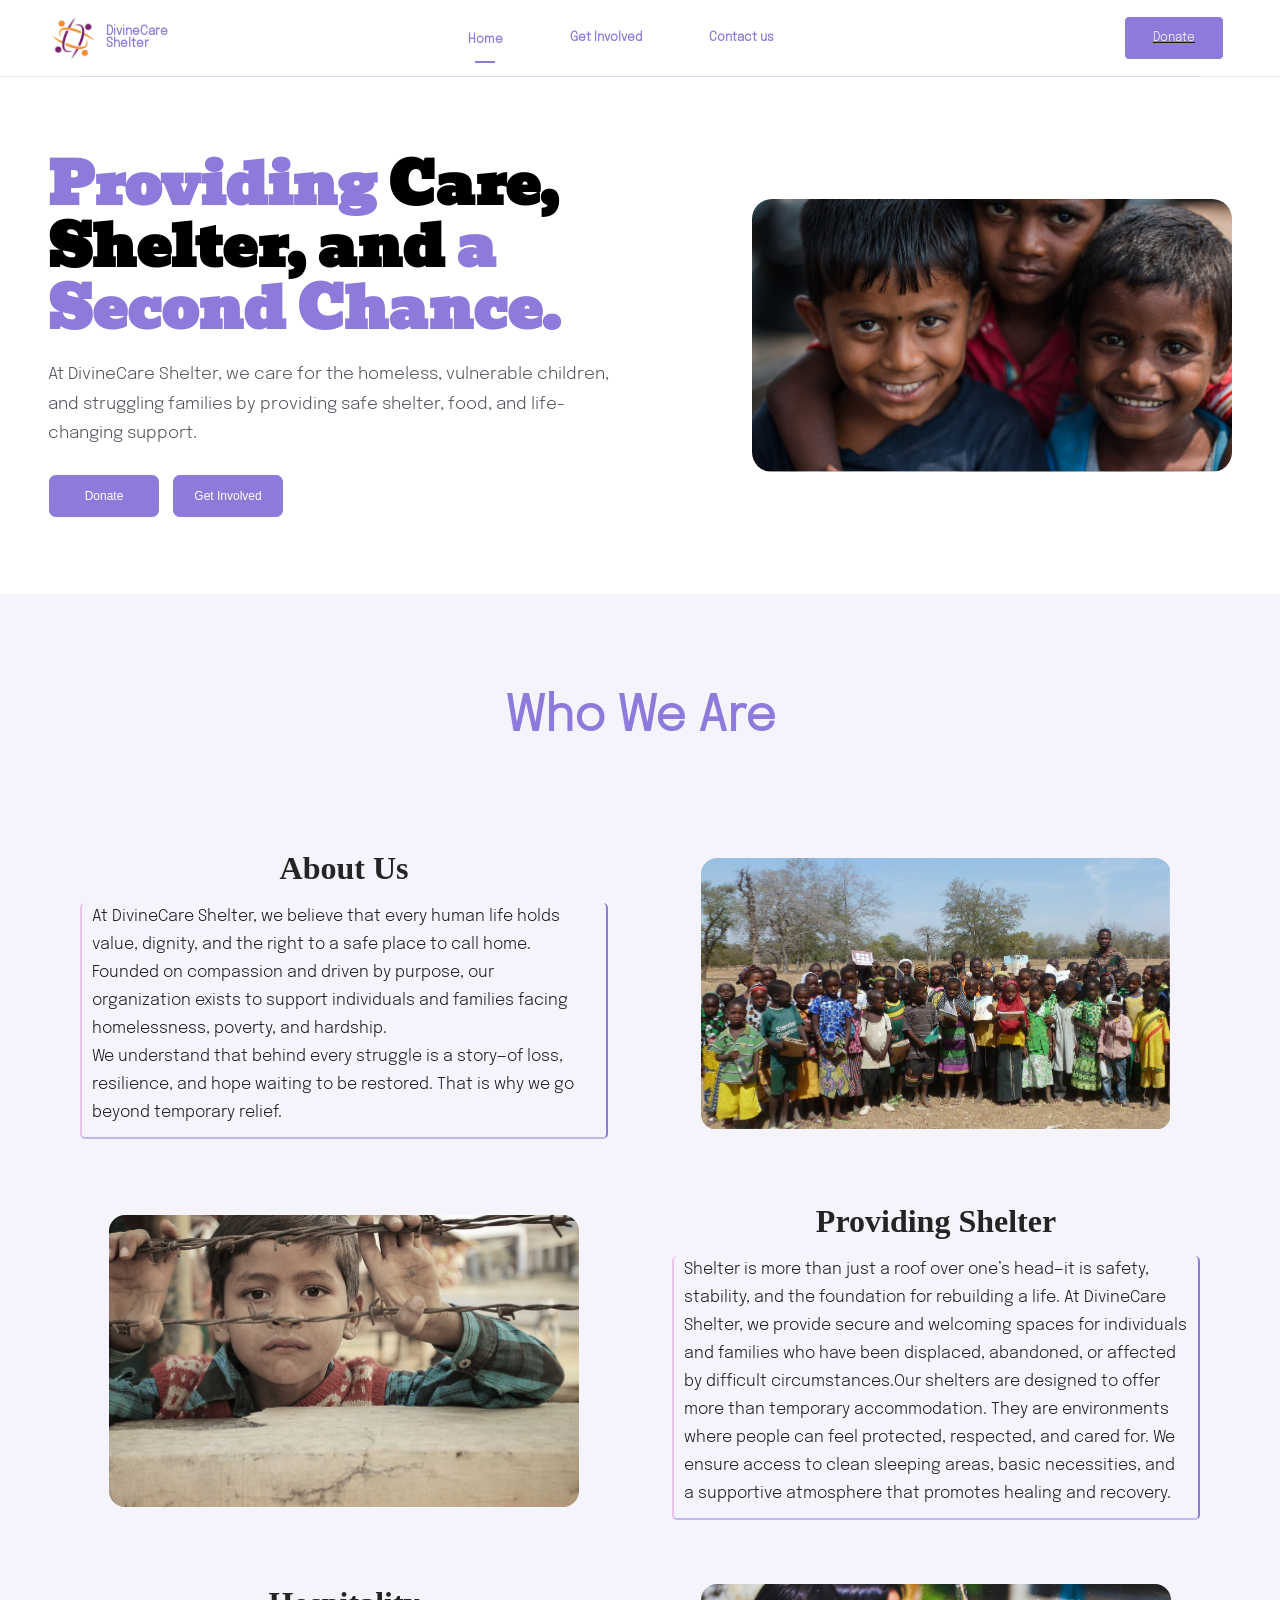
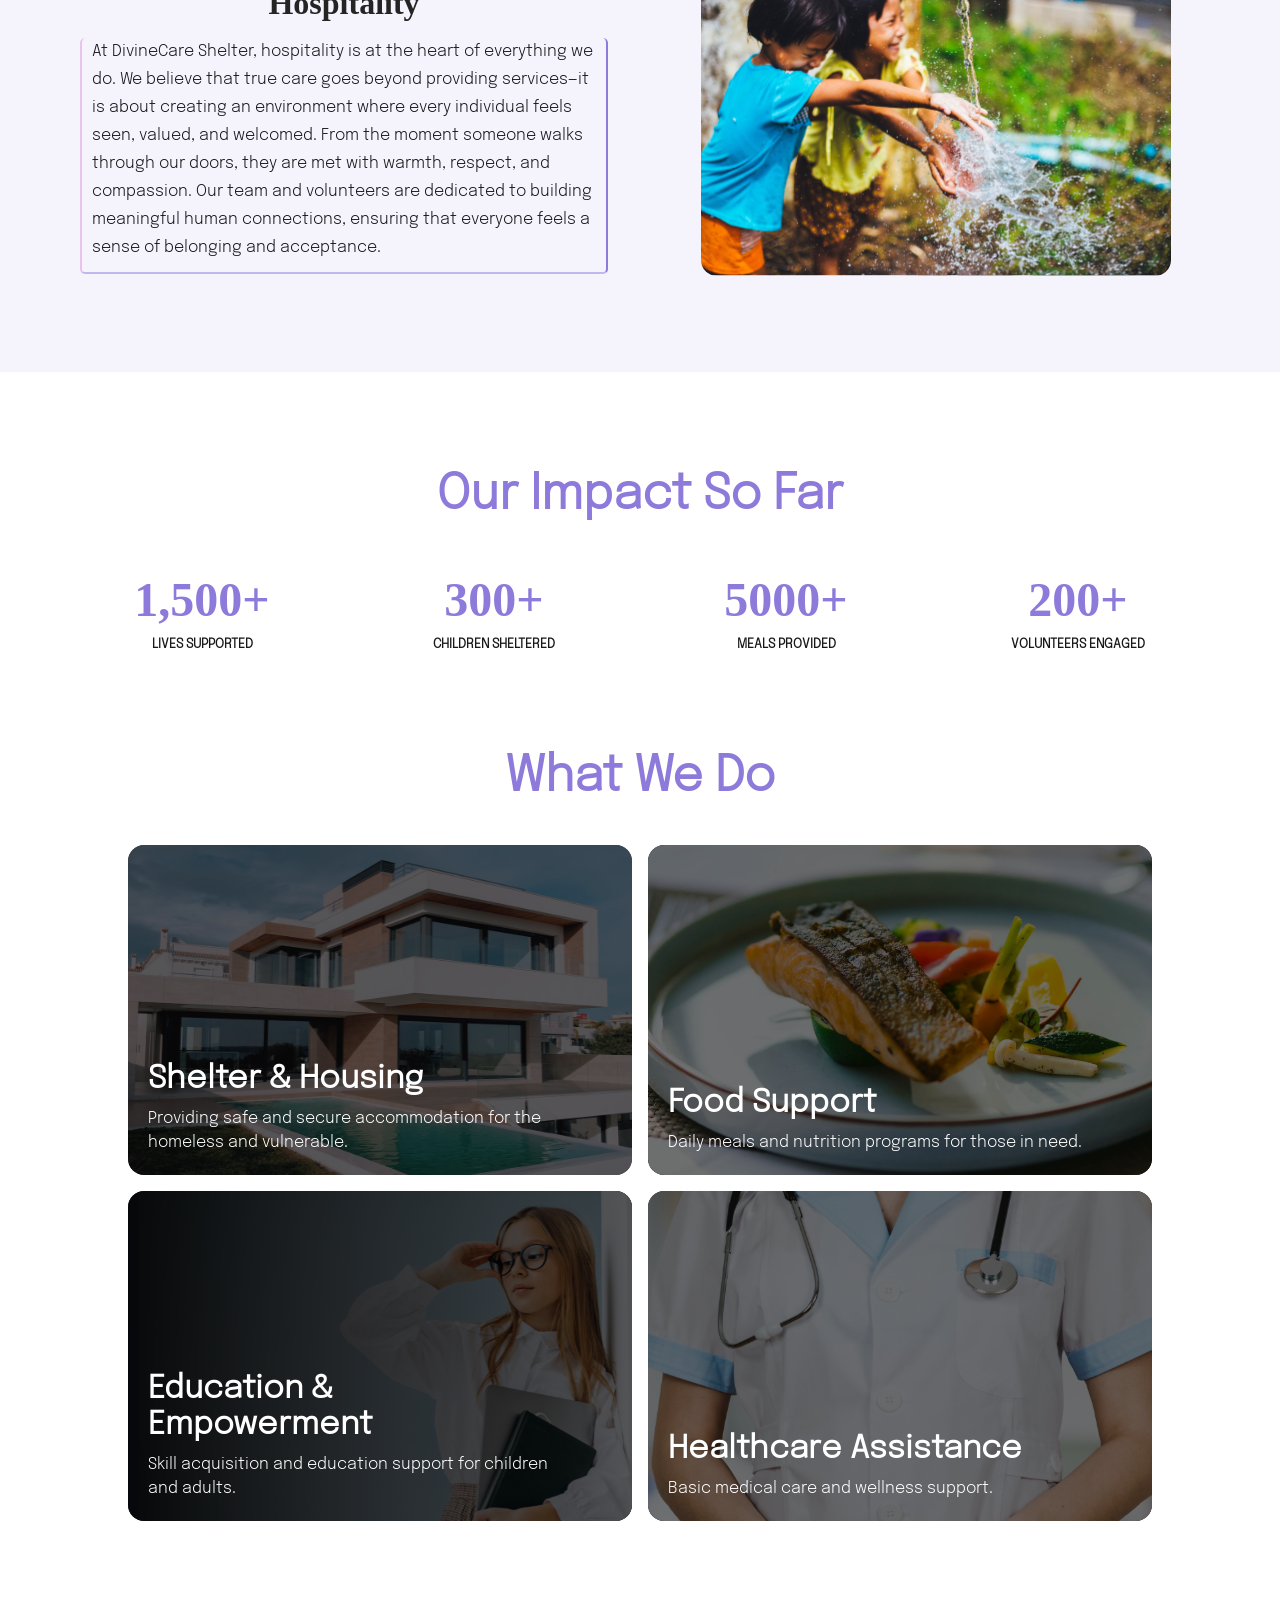
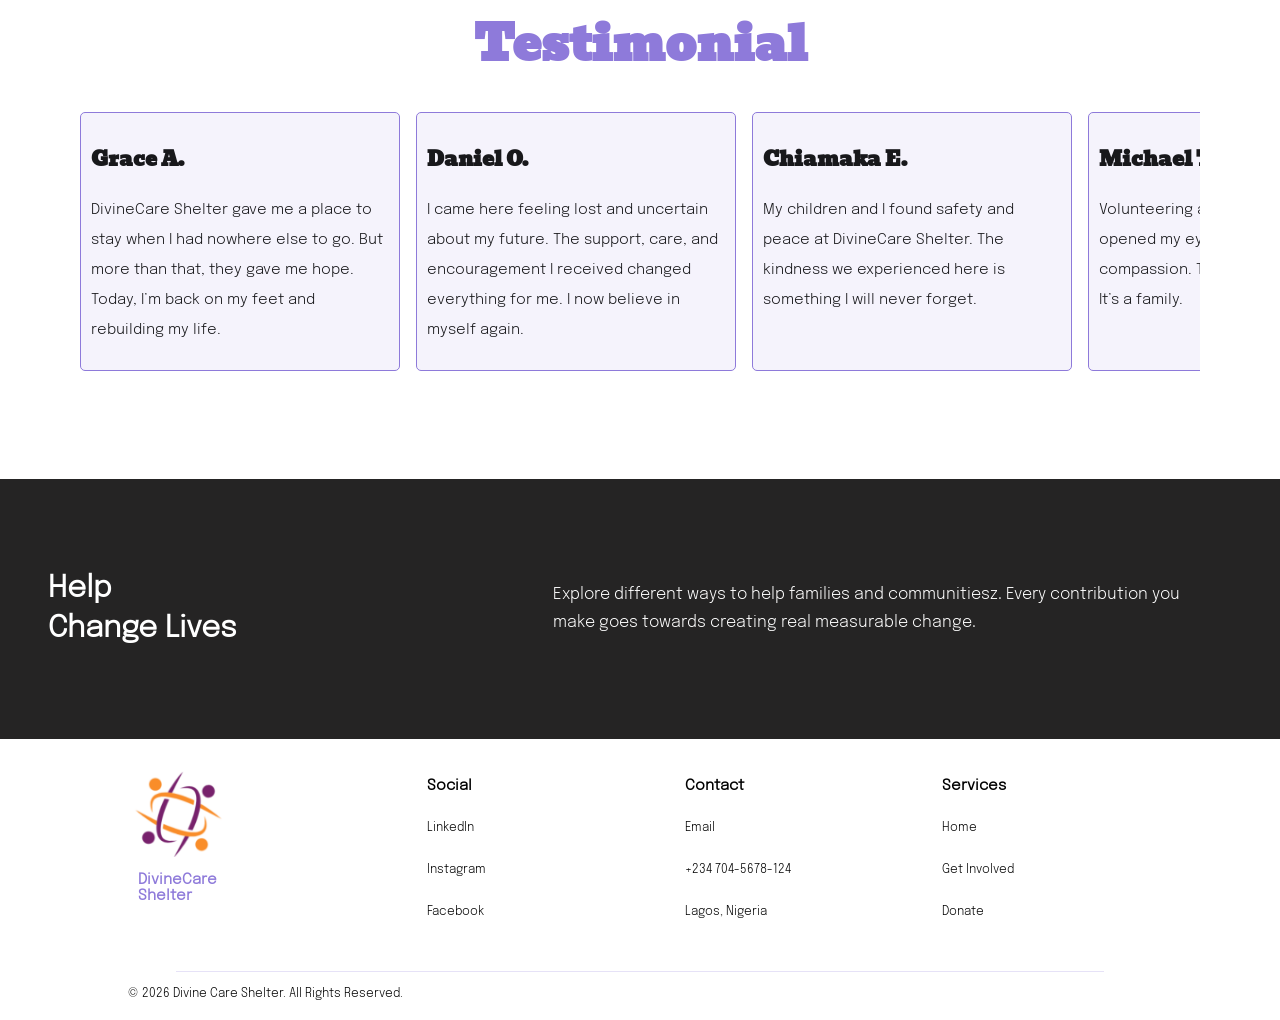
==== commit 6813d3bb: "feat: add responsive stylesheet and fix relative pathing for CSS imports across pages" ====
--- a/index.html
+++ b/index.html
@@ -3,7 +3,8 @@
 <head>
     <meta charset="UTF-8">
     <meta name="viewport" content="width=device-width, initial-scale=1.0">
-    <link rel="stylesheet" href="/style.css">
+    <link rel="stylesheet" href="style.css">
+    <link rel="stylesheet" href="responsive.css">
     <title>DivineCare Shelter</title>
     <link rel="icon" href="Assets/images/ngo_Logo.png">
     <script src="./Assets/js/chat.js"></script>
--- a/responsive.css
+++ b/responsive.css
@@ -0,0 +1,1022 @@
+/* Shared responsive alignment layer */
+
+:root {
+    --page-max: 1280px;
+    --content-max: 1120px;
+    --page-pad: clamp(1rem, 4vw, 3rem);
+    --section-gap: clamp(3rem, 8vw, 6rem);
+    --accent: #8E7ADA;
+    --ink: #18181B;
+    --muted: #52525B;
+    --soft: #F7F5FF;
+    --border: rgba(142, 122, 218, 0.28);
+}
+
+*,
+*::before,
+*::after {
+    box-sizing: border-box;
+}
+
+html {
+    overflow-x: hidden;
+    scroll-behavior: smooth;
+}
+
+body {
+    width: 100% !important;
+    max-width: none !important;
+    min-height: 100dvh;
+    height: auto !important;
+    margin: 0 !important;
+    padding-top: 76px;
+    overflow-x: hidden;
+    color: var(--ink);
+    background: #FFFFFF;
+}
+
+img,
+svg {
+    max-width: 100%;
+    height: auto;
+}
+
+a {
+    color: inherit;
+}
+
+button,
+.mobile-nav-links a {
+    min-height: 44px;
+}
+
+button {
+    transition: transform 180ms ease, background-color 180ms ease, color 180ms ease, border-color 180ms ease;
+}
+
+button:active {
+    transform: translateY(1px);
+}
+
+hr {
+    width: min(100% - (var(--page-pad) * 2), var(--content-max)) !important;
+    max-width: var(--content-max) !important;
+    margin: 0 auto !important;
+    border: 0;
+    border-top: 1px solid rgba(142, 122, 218, 0.22);
+}
+
+.ngo {
+    display: block !important;
+    width: 100% !important;
+    max-width: var(--page-max);
+    margin: 0 auto !important;
+}
+
+nav {
+    position: fixed !important;
+    top: 0;
+    left: 50%;
+    right: auto;
+    transform: translateX(-50%);
+    width: min(100%, var(--page-max)) !important;
+    max-width: var(--page-max) !important;
+    min-height: 76px;
+    margin: 0 !important;
+    padding: 0.75rem var(--page-pad) !important;
+    display: flex !important;
+    align-items: center !important;
+    justify-content: space-between !important;
+    gap: clamp(1rem, 3vw, 3rem) !important;
+    background: rgba(255, 255, 255, 0.96);
+    box-shadow: 0 1px 0 rgba(142, 122, 218, 0.16);
+    z-index: 60;
+}
+
+nav .logo {
+    min-width: 0;
+    margin: 0 !important;
+    gap: 0.5rem;
+}
+
+nav img {
+    width: 50px !important;
+    flex: 0 0 auto;
+}
+
+nav ul {
+    display: flex !important;
+    align-items: center;
+    justify-content: center;
+    gap: clamp(1rem, 4vw, 4rem) !important;
+    margin: 0 !important;
+    padding: 0 !important;
+}
+
+nav a,
+nav ul a {
+    display: inline-flex;
+    align-items: center;
+    min-height: 44px;
+    padding: 0.25rem 0.5rem !important;
+    white-space: nowrap;
+}
+
+nav a button {
+    width: auto !important;
+    min-width: 100px;
+    margin: 0 !important;
+}
+
+.nav-two {
+    display: none !important;
+}
+
+.home-border,
+.getInvolved {
+    margin: 0 !important;
+}
+
+.border {
+    margin: 0.25rem auto 0 !important;
+}
+
+.hero-section {
+    position: relative !important;
+    left: auto !important;
+    right: auto !important;
+    top: auto !important;
+    bottom: auto !important;
+    width: min(100%, var(--page-max)) !important;
+    max-width: var(--page-max) !important;
+    margin: 0 auto !important;
+    padding: clamp(2.5rem, 6vw, 5rem) var(--page-pad) !important;
+    gap: clamp(2rem, 5vw, 5rem) !important;
+}
+
+.intro {
+    position: static !important;
+    left: auto !important;
+    right: auto !important;
+    top: auto !important;
+    bottom: auto !important;
+    display: block !important;
+    width: auto !important;
+    max-width: 36rem !important;
+    margin: 0 !important;
+    padding: 0 !important;
+    text-align: left;
+}
+
+.intro h3,
+.main-container h3 {
+    font-size: clamp(2rem, 6vw, 3.6rem) !important;
+    line-height: 1.08 !important;
+    margin: 0 0 1.25rem !important;
+    letter-spacing: 0;
+}
+
+.intro h3,
+.intro p {
+    text-align: inherit;
+}
+
+.intro p,
+.main-container p {
+    width: auto !important;
+    max-width: 62ch;
+    color: var(--muted);
+    font-size: clamp(0.95rem, 1.5vw, 1.05rem) !important;
+    line-height: 1.75 !important;
+    margin: 0 0 1.25rem !important;
+}
+
+.intro .btn,
+.btn {
+    width: 100% !important;
+    max-width: none !important;
+    margin: 0 !important;
+    display: flex !important;
+    flex-wrap: wrap;
+    gap: 0.75rem !important;
+    justify-content: flex-start !important;
+}
+
+.btn button,
+.main-container button,
+.cta,
+.cta-btn,
+.crypto button,
+.mobile-donate-btn {
+    min-width: 112px;
+    padding: 0.75rem 1rem !important;
+    border-radius: 0.5rem !important;
+}
+
+.hero-section > img {
+    position: static !important;
+    left: auto !important;
+    right: auto !important;
+    top: auto !important;
+    bottom: auto !important;
+    width: min(100%, 480px) !important;
+    height: auto !important;
+    max-height: none !important;
+    margin: 0 !important;
+    justify-self: end;
+}
+
+.hero-section:has(.intro) {
+    display: grid !important;
+    grid-template-columns: minmax(0, 1fr) minmax(280px, 480px);
+    align-items: center;
+}
+
+.hero-section:has(.main-container) {
+    min-height: clamp(320px, 48vw, 430px);
+    display: grid !important;
+    place-items: center;
+    background-position: center;
+}
+
+.main-container {
+    position: static !important;
+    width: min(100%, 720px) !important;
+    margin: 0 auto !important;
+    padding: 0 !important;
+    text-align: center;
+}
+
+.main-container > div {
+    display: flex;
+    flex-wrap: wrap;
+    justify-content: center;
+    gap: 0.75rem;
+}
+
+.img-text-bg {
+    display: block !important;
+    width: 100% !important;
+    margin: 0 !important;
+    padding: var(--section-gap) var(--page-pad) !important;
+    background-color: rgba(210, 202, 240, 0.23);
+}
+
+.img-text-bg-two {
+    display: none !important;
+}
+
+.about {
+    width: min(100%, var(--content-max));
+    margin: 0 auto !important;
+    display: grid !important;
+    gap: clamp(2rem, 5vw, 4rem);
+}
+
+.about h3,
+.impact > h3,
+.what-we-do h3,
+.testimony h3,
+.gallary h2,
+.team-sec h3,
+.payment-type h3 {
+    font-size: clamp(2rem, 5vw, 3rem) !important;
+    line-height: 1.15;
+    margin: 0 0 clamp(1.5rem, 4vw, 2.5rem) !important;
+}
+
+.img-text {
+    display: grid !important;
+    grid-template-columns: repeat(2, minmax(0, 1fr));
+    align-items: center;
+    gap: clamp(1.5rem, 5vw, 4rem) !important;
+    width: 100%;
+    padding: 0 !important;
+    margin: 0 !important;
+}
+
+.img-text p,
+.img-text-two p {
+    width: auto !important;
+    max-width: 65ch;
+    margin: 0 !important;
+    font-size: clamp(0.95rem, 1.4vw, 1rem) !important;
+    line-height: 1.75 !important;
+}
+
+.p-h,
+.p-h-two {
+    margin: 0 !important;
+    padding: 0 !important;
+}
+
+.p-h h4,
+.p-h-two h4 {
+    margin: 0 0 1rem !important;
+    font-size: clamp(1.5rem, 3vw, 2rem) !important;
+}
+
+.img-text img,
+.img-text-two img {
+    width: 100% !important;
+    max-width: 470px;
+    margin: 0 auto !important;
+    padding: 0 !important;
+    border-radius: 1rem;
+}
+
+.impact {
+    display: block !important;
+    padding: var(--section-gap) var(--page-pad) !important;
+}
+
+.impact-two {
+    display: none !important;
+}
+
+.number {
+    width: min(100%, var(--content-max));
+    margin: 0 auto !important;
+    padding: 0 !important;
+    display: grid !important;
+    grid-template-columns: repeat(auto-fit, minmax(140px, 1fr));
+    gap: clamp(1rem, 4vw, 3rem) !important;
+}
+
+.number h4 {
+    width: auto !important;
+    margin: 0 !important;
+    padding: 0.5rem 0 !important;
+    font-size: clamp(2rem, 5vw, 3rem) !important;
+}
+
+.number p {
+    margin: 0 !important;
+    line-height: 1.5;
+}
+
+.what-we-do {
+    margin: 0 !important;
+    padding: 0 var(--page-pad);
+}
+
+.the-img {
+    position: static !important;
+    width: min(100%, var(--content-max));
+    margin: 0 auto !important;
+    padding: 0 var(--page-pad) var(--section-gap) !important;
+    display: grid !important;
+    gap: 1rem !important;
+}
+
+.top,
+.bottom {
+    position: static !important;
+    display: grid !important;
+    grid-template-columns: repeat(2, minmax(0, 1fr));
+    gap: 1rem !important;
+}
+
+.gradient,
+.gradient-two,
+.other-gradient,
+.another-gradient {
+    position: relative !important;
+    inset: auto !important;
+    width: 100% !important;
+    height: clamp(220px, 27vw, 330px) !important;
+    overflow: hidden;
+    border-radius: 1rem;
+    background: var(--ink);
+}
+
+.gradient > img,
+.gradient-two > img,
+.other-gradient > img,
+.another-gradient > img {
+    position: absolute !important;
+    inset: 0 !important;
+    width: 100% !important;
+    height: 100% !important;
+    margin: 0 !important;
+    border: 0 !important;
+    border-radius: inherit !important;
+    object-fit: cover !important;
+    filter: brightness(44%) !important;
+}
+
+.underlay,
+.underlay-two {
+    display: none !important;
+}
+
+.just-text {
+    position: absolute !important;
+    left: 1.25rem !important;
+    right: 1.25rem !important;
+    bottom: 1.25rem !important;
+    top: auto !important;
+    width: auto !important;
+    max-width: 26rem;
+    color: #FFFFFF;
+}
+
+.just-text h3 {
+    margin: 0 0 0.5rem !important;
+    font-size: clamp(1.35rem, 3vw, 2rem) !important;
+    line-height: 1.15;
+}
+
+.just-text p {
+    margin: 0 !important;
+    font-size: clamp(0.9rem, 1.4vw, 1rem) !important;
+    line-height: 1.5 !important;
+}
+
+.testimony {
+    margin: 0 !important;
+    padding: 0 var(--page-pad);
+}
+
+.testimonial {
+    width: min(100%, var(--content-max));
+    margin: 0 auto var(--section-gap) !important;
+    padding: 0 var(--page-pad) 0.75rem !important;
+    gap: 1rem !important;
+    scroll-snap-type: x proximity;
+}
+
+.testify {
+    flex: 0 0 min(320px, 84vw);
+    min-width: 0 !important;
+    scroll-snap-align: start;
+}
+
+#first-testifier {
+    margin-left: 0 !important;
+}
+
+.payment-section {
+    width: 100% !important;
+    margin: 0 !important;
+    padding: var(--section-gap) var(--page-pad) !important;
+    display: block !important;
+}
+
+.payment-type {
+    width: min(100%, 680px);
+    margin: 0 auto !important;
+}
+
+.payment-type p {
+    font-size: clamp(1rem, 2vw, 1.2rem) !important;
+    line-height: 1.6;
+}
+
+.crypto {
+    width: min(100%, 680px) !important;
+    margin: clamp(1.5rem, 4vw, 2.5rem) auto 0 !important;
+}
+
+.btc,
+.trc,
+.other {
+    width: 100%;
+    gap: 1rem;
+    padding: clamp(1rem, 3vw, 1.25rem) !important;
+    border-color: var(--border) !important;
+}
+
+.btc,
+.trc {
+    flex-wrap: wrap;
+}
+
+.name-img {
+    min-width: 0;
+    align-items: center;
+}
+
+.name-img p {
+    overflow-wrap: anywhere;
+}
+
+.lock {
+    width: 100%;
+    max-width: 42rem;
+    margin: 1rem auto 0;
+    padding: 0 var(--page-pad);
+    text-align: center;
+}
+
+.involved {
+    width: min(100%, var(--content-max));
+    margin: 0 auto !important;
+    padding: var(--section-gap) var(--page-pad) !important;
+    display: grid !important;
+    grid-template-columns: repeat(3, minmax(0, 1fr));
+    gap: clamp(1rem, 3vw, 1.5rem) !important;
+}
+
+.involved-sec,
+.involved-img {
+    width: auto !important;
+    min-width: 0;
+    margin: 0 !important;
+    padding: 0 !important;
+}
+
+.donate-sec,
+.volunteer,
+.partner {
+    position: static !important;
+}
+
+.donate-text,
+.volunteer-text,
+.partner-text {
+    height: auto !important;
+    min-height: 100%;
+    display: flex;
+    flex-direction: column;
+    padding: clamp(1rem, 3vw, 1.25rem) !important;
+    border-color: var(--border) !important;
+}
+
+.donate-text p,
+.volunteer-text p,
+.partner-text p {
+    font-size: 0.95rem !important;
+    line-height: 1.75 !important;
+}
+
+.donate-text .cta,
+.volunteer-text .cta-btn,
+.partner-text .cta-btn {
+    margin-top: auto !important;
+}
+
+.gallary {
+    padding: 0 var(--page-pad) !important;
+}
+
+.only-img {
+    width: min(100%, var(--content-max));
+    margin: 0 auto 1rem !important;
+    padding: 0 var(--page-pad) !important;
+    display: block !important;
+}
+
+.only-img > div {
+    display: grid;
+    grid-template-columns: repeat(auto-fit, minmax(150px, 1fr));
+    gap: 0.75rem;
+}
+
+.only-img img {
+    width: 100% !important;
+    height: clamp(150px, 22vw, 220px) !important;
+    object-fit: cover !important;
+}
+
+.team-sec {
+    width: min(100%, var(--content-max));
+    margin: 0 auto !important;
+    padding: var(--section-gap) var(--page-pad) 0 !important;
+}
+
+.team-sec h3,
+.gallary h2 {
+    margin-right: 0 !important;
+}
+
+.team-photos {
+    display: grid !important;
+    gap: 1rem;
+    margin: 0 !important;
+}
+
+.top-team,
+.bottom-team {
+    display: grid !important;
+    grid-template-columns: repeat(3, minmax(0, 1fr));
+    gap: 1rem !important;
+    margin: 0 !important;
+}
+
+.team-size {
+    width: auto !important;
+    height: auto !important;
+    min-width: 0;
+    border-radius: 0.75rem;
+    overflow: hidden;
+}
+
+.team-size img {
+    width: 100% !important;
+    height: clamp(220px, 28vw, 300px) !important;
+    border-radius: 0.75rem 0.75rem 0 0 !important;
+}
+
+.team-size h2,
+.team-size h4 {
+    margin-left: 0 !important;
+    margin-right: 0 !important;
+    padding-left: 0.75rem;
+    padding-right: 0.75rem;
+}
+
+.last-part {
+    display: block !important;
+}
+
+.last-part-two {
+    display: none !important;
+}
+
+.just-text-sec,
+.just-text-sec-two {
+    width: 100% !important;
+    min-height: 260px;
+    height: auto !important;
+    margin: var(--section-gap) 0 2rem !important;
+    padding: clamp(2rem, 6vw, 4rem) var(--page-pad) !important;
+    display: grid !important;
+    grid-template-columns: minmax(0, 0.65fr) minmax(0, 1fr);
+    align-items: center;
+    gap: clamp(1rem, 5vw, 4rem) !important;
+    background-color: #252424;
+}
+
+.just-text-sec h3,
+.just-text-sec-two h3,
+.explore h3 {
+    width: auto !important;
+    max-width: 16rem;
+    margin: 0 !important;
+    text-align: left !important;
+    color: #FFFFFF;
+}
+
+.just-text-sec p,
+.just-text-sec-two p,
+.explore p {
+    width: auto !important;
+    max-width: 42rem;
+    margin: 0 !important;
+    font-size: clamp(0.95rem, 1.5vw, 1rem) !important;
+    line-height: 1.8 !important;
+    text-align: left !important;
+}
+
+.last-sec,
+.last-sec-two,
+.footer-text {
+    width: min(100%, var(--content-max)) !important;
+    margin: 0 auto !important;
+    padding: 0 var(--page-pad) !important;
+    display: grid !important;
+    grid-template-columns: 1.2fr repeat(3, minmax(0, 1fr));
+    align-items: start;
+    gap: clamp(1rem, 4vw, 3rem) !important;
+}
+
+.footer-text {
+    display: contents !important;
+}
+
+.top-sec-two,
+.bottom-sec-two,
+.text-logo-two,
+#social-sec-two,
+#contact-sec-two,
+#service-sec-two,
+.the-list {
+    position: static !important;
+    inset: auto !important;
+    margin: 0 !important;
+}
+
+.text-logo,
+.text-logo-two {
+    margin: 0 !important;
+    justify-content: flex-start !important;
+    align-items: flex-start !important;
+}
+
+.last-sec ul,
+.last-sec-two ul {
+    margin: 0 !important;
+    padding: 0 !important;
+}
+
+footer {
+    width: min(100%, var(--content-max));
+    margin: 2rem auto 0 !important;
+    padding: 0 var(--page-pad) 1.25rem !important;
+}
+
+footer p {
+    position: static !important;
+    margin: 1rem 0 0 !important;
+}
+
+@media (max-width: 1024px) {
+    .hero-section:has(.intro) {
+        grid-template-columns: minmax(0, 1fr) minmax(260px, 42vw);
+        text-align: left;
+    }
+
+    .intro {
+        max-width: 36rem !important;
+        margin: 0 !important;
+    }
+
+    .intro .btn,
+    .btn {
+        justify-content: flex-start !important;
+    }
+
+    .hero-section > img {
+        width: min(42vw, 380px) !important;
+        justify-self: end;
+    }
+
+    .involved {
+        grid-template-columns: 1fr;
+        max-width: 760px;
+    }
+
+    .top-team,
+    .bottom-team {
+        grid-template-columns: repeat(2, minmax(0, 1fr));
+    }
+}
+
+@media (max-width: 768px) {
+    body {
+        padding-top: 72px;
+    }
+
+    nav {
+        display: none !important;
+    }
+
+    .nav-two {
+        position: fixed !important;
+        top: 0;
+        left: 50%;
+        transform: translateX(-50%);
+        width: min(calc(100% - 1.5rem), 720px) !important;
+        min-height: 64px;
+        max-width: none !important;
+        margin: 0 !important;
+        padding: 0.5rem 0.75rem !important;
+        display: flex !important;
+        align-items: center;
+        justify-content: space-between;
+        gap: 0.75rem !important;
+        background-color: rgba(255, 255, 255, 0.97);
+        box-shadow: 0 1px 0 rgba(142, 122, 218, 0.16);
+        z-index: 60;
+    }
+
+    .logo-two {
+        min-width: 0;
+        gap: 0.5rem !important;
+    }
+
+    .logo-two img {
+        width: 46px !important;
+    }
+
+    .logo-two h3 {
+        width: auto !important;
+        margin: 0;
+        line-height: 1.15;
+    }
+
+    .menu {
+        flex: 0 0 auto;
+        gap: 0.5rem !important;
+    }
+
+    .menu button {
+        width: auto !important;
+        min-width: 44px;
+        min-height: 44px;
+        padding: 0.65rem 0.8rem !important;
+        font-size: 0.75rem !important;
+    }
+
+    .menu .mobile-menu-toggle {
+        width: 44px !important;
+        height: 44px !important;
+    }
+
+    .mobile-nav-links {
+        position: absolute !important;
+        left: 0 !important;
+        right: 0 !important;
+        top: calc(100% + 0.5rem) !important;
+        display: grid !important;
+        gap: 0.25rem;
+        padding: 0.5rem;
+        background: #FFFFFF;
+        border: 1px solid rgba(142, 122, 218, 0.18);
+        border-radius: 0.5rem;
+        box-shadow: 0 16px 30px rgba(32, 24, 61, 0.14);
+        opacity: 0;
+        visibility: hidden;
+        pointer-events: none;
+        transform: translateY(-0.5rem);
+        transition: opacity 180ms ease, transform 180ms ease, visibility 180ms ease;
+    }
+
+    .mobile-nav-open .mobile-nav-links {
+        opacity: 1;
+        visibility: visible;
+        pointer-events: auto;
+        transform: translateY(0);
+    }
+
+    .mobile-nav-links a {
+        display: flex;
+        align-items: center;
+        min-height: 44px;
+        padding: 0 0.75rem !important;
+        color: var(--accent);
+        text-decoration: none;
+        font-size: 0.85rem;
+        font-weight: 700;
+        border-radius: 0.35rem;
+    }
+
+    .mobile-nav-links a:hover,
+    .mobile-nav-links a.active {
+        background-color: rgba(142, 122, 218, 0.1);
+    }
+
+    .hero-section {
+        padding-top: clamp(2rem, 8vw, 3rem) !important;
+        padding-bottom: clamp(2.5rem, 10vw, 4rem) !important;
+    }
+
+    .hero-section:has(.intro) {
+        grid-template-columns: 1fr;
+    }
+
+    .intro,
+    .main-container {
+        text-align: center;
+    }
+
+    .intro .btn,
+    .btn,
+    .main-container > div {
+        justify-content: center !important;
+    }
+
+    .hero-section > img {
+        width: min(100%, 360px) !important;
+        justify-self: center;
+    }
+
+    .img-text-bg {
+        display: none !important;
+    }
+
+    .img-text-bg-two {
+        display: block !important;
+        width: 100% !important;
+        margin: 0 !important;
+        padding: var(--section-gap) var(--page-pad) !important;
+        background-color: rgba(210, 202, 240, 0.23);
+    }
+
+    .about-two,
+    .img-text-two {
+        width: min(100%, 620px) !important;
+        max-width: none !important;
+        margin: 0 auto !important;
+        display: grid !important;
+        gap: 2rem !important;
+    }
+
+    .p-h-two h4 {
+        margin-right: 0 !important;
+    }
+
+    .img-text-two p,
+    .img-text-two img {
+        position: static !important;
+        right: auto !important;
+    }
+
+    .number {
+        grid-template-columns: repeat(2, minmax(0, 1fr));
+    }
+
+    .top,
+    .bottom {
+        grid-template-columns: 1fr;
+    }
+
+    .gradient,
+    .gradient-two,
+    .other-gradient,
+    .another-gradient {
+        height: clamp(220px, 62vw, 300px) !important;
+    }
+
+    .btc,
+    .trc {
+        align-items: flex-start;
+    }
+
+    .crypto button {
+        width: 100%;
+    }
+
+    .lock {
+        align-items: flex-start;
+        text-align: left;
+        padding: 0;
+    }
+
+    .only-img > div,
+    .top-team,
+    .bottom-team {
+        grid-template-columns: 1fr;
+    }
+
+    .just-text-sec,
+    .just-text-sec-two {
+        grid-template-columns: 1fr;
+        text-align: center;
+    }
+
+    .just-text-sec h3,
+    .just-text-sec-two h3,
+    .explore h3,
+    .just-text-sec p,
+    .just-text-sec-two p,
+    .explore p {
+        text-align: center !important;
+        max-width: none;
+    }
+
+    .last-part {
+        display: none !important;
+    }
+
+    .last-part-two {
+        display: block !important;
+    }
+
+    .last-sec-two {
+        grid-template-columns: 1fr;
+    }
+
+    .top-sec-two,
+    .bottom-sec-two {
+        display: grid !important;
+        grid-template-columns: repeat(2, minmax(0, 1fr));
+        gap: 1.25rem !important;
+    }
+}
+
+@media (max-width: 480px) {
+    :root {
+        --page-pad: clamp(1rem, 5vw, 1.5rem);
+    }
+
+    .intro h3,
+    .main-container h3 {
+        font-size: clamp(1.9rem, 8.5vw, 2.35rem) !important;
+        max-width: 100%;
+    }
+
+    .btn button,
+    .main-container button {
+        width: 100% !important;
+    }
+
+    .number {
+        grid-template-columns: 1fr;
+    }
+
+    .testimonial {
+        padding-left: var(--page-pad) !important;
+        padding-right: var(--page-pad) !important;
+    }
+
+    .testify {
+        flex-basis: min(300px, 82vw);
+    }
+
+    .top-sec-two,
+    .bottom-sec-two {
+        grid-template-columns: 1fr;
+    }
+}
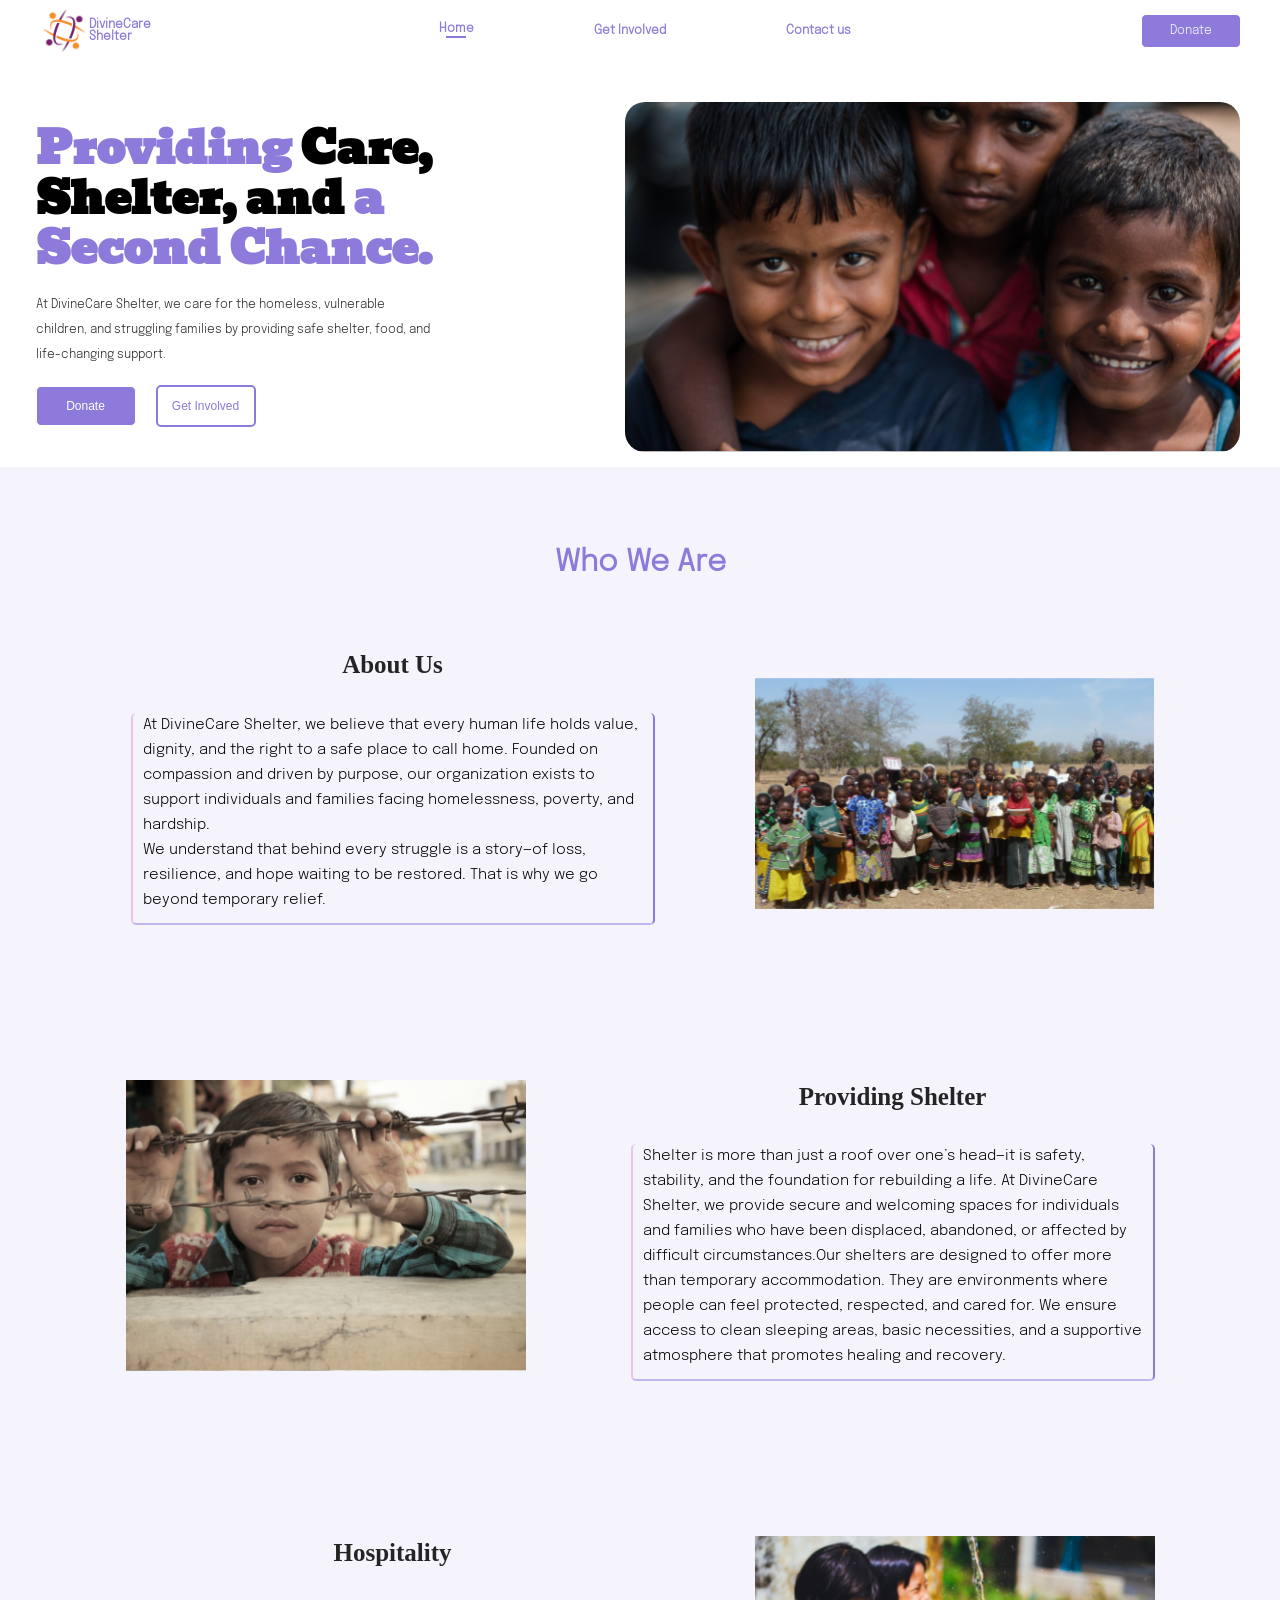
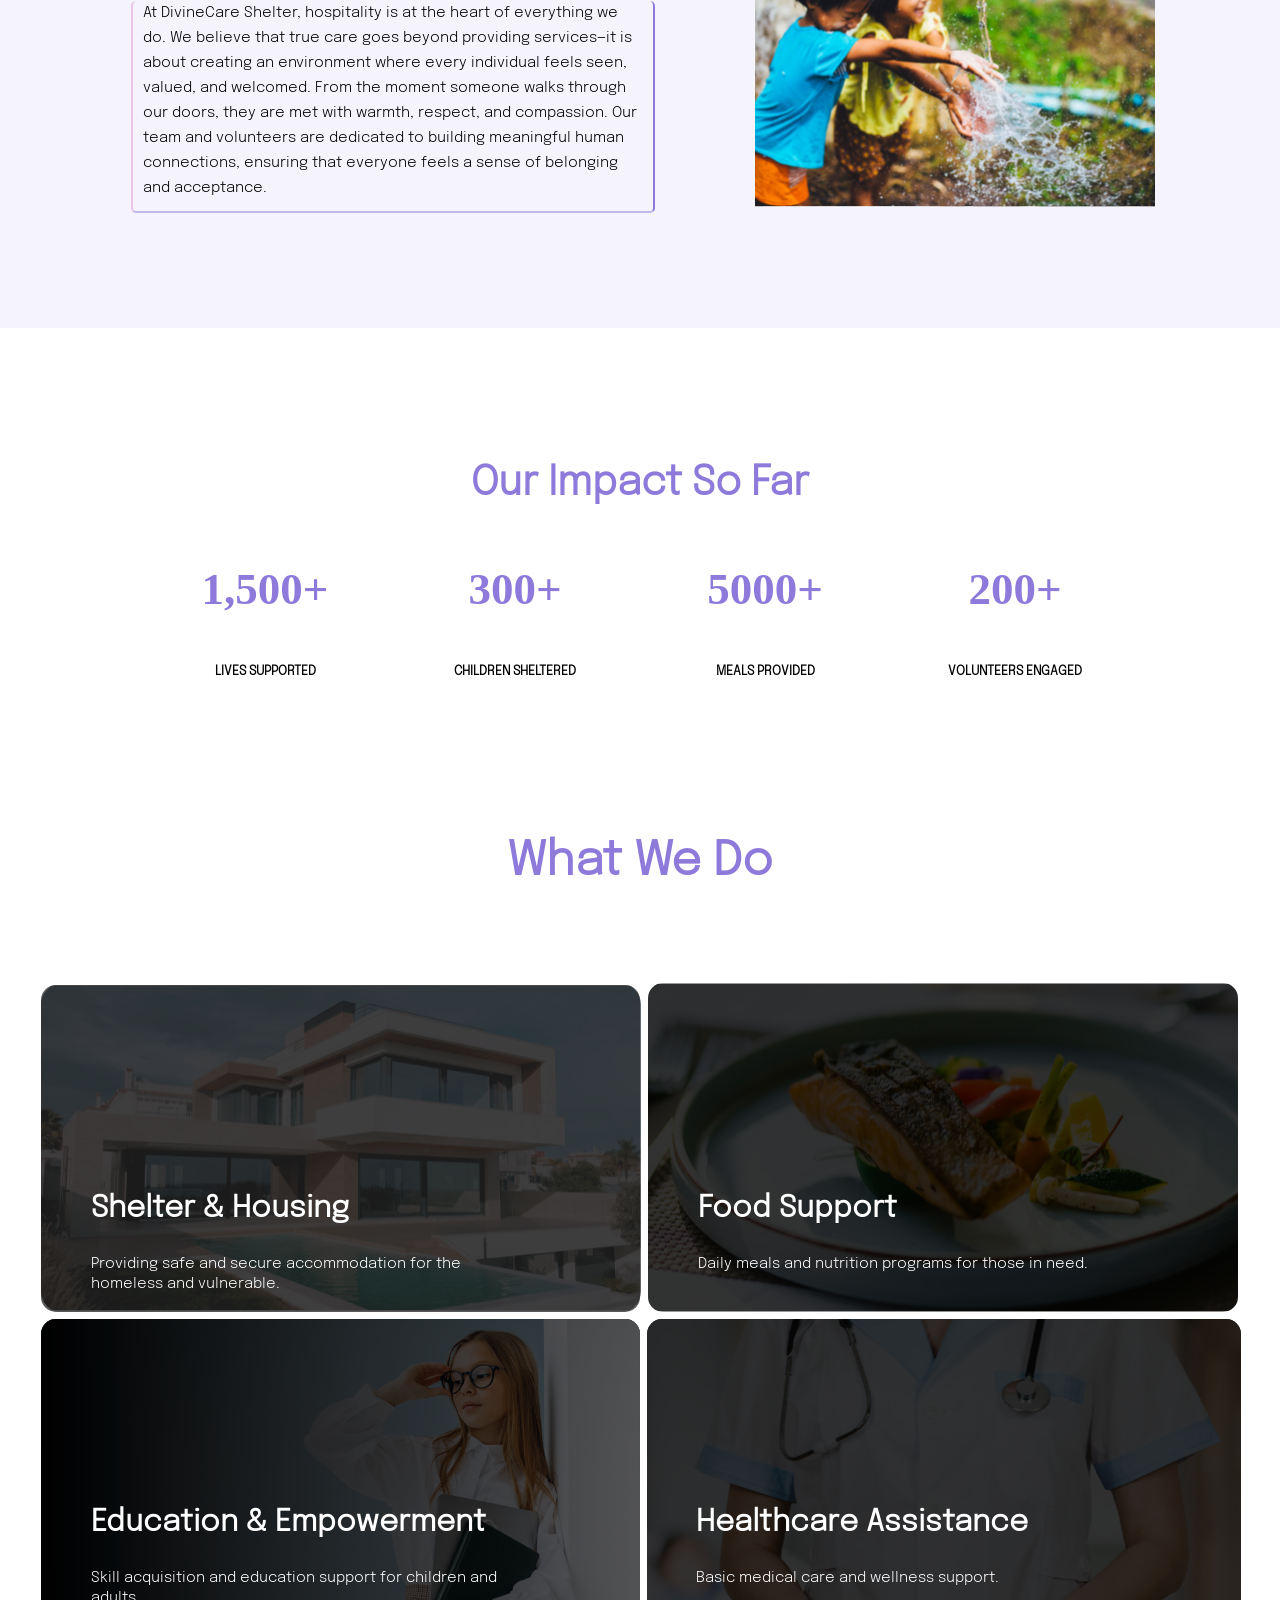
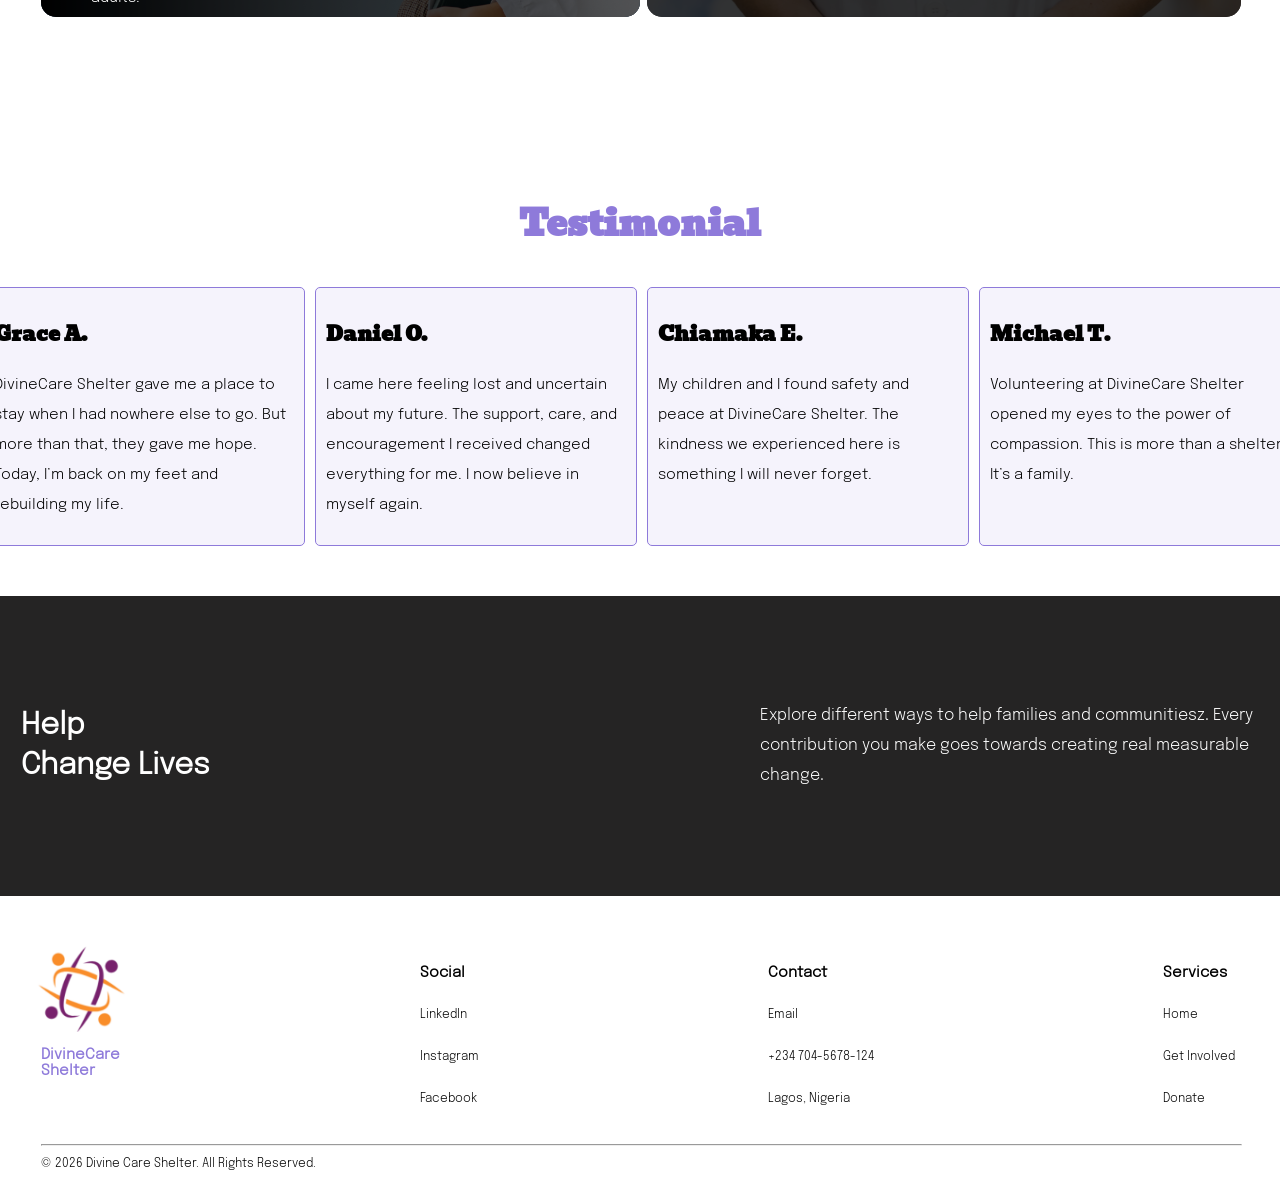
==== commit 16b29b02: "Button Update" ====
--- a/index.html
+++ b/index.html
@@ -3,8 +3,7 @@
 <head>
     <meta charset="UTF-8">
     <meta name="viewport" content="width=device-width, initial-scale=1.0">
-    <link rel="stylesheet" href="style.css">
-    <link rel="stylesheet" href="responsive.css">
+    <link rel="stylesheet" href="/style.css">
     <title>DivineCare Shelter</title>
     <link rel="icon" href="Assets/images/ngo_Logo.png">
     <script src="./Assets/js/chat.js"></script>
@@ -60,7 +59,7 @@
                 </p>
 
                 <div class="btn">
-                    <a href="donate.html"><button id="dt-btn ">Donate</button></a>
+                    <a href="donate.html"><button class="dt-btn ">Donate</button></a>
                     <a href="getInvolved.html"><button class="the-btn">Get Involved</button></a>
                     
                 </div>
--- a/style.css
+++ b/style.css
@@ -180,9 +180,11 @@
 
 .btn{
     display: flex;
-    gap: 50px;
-}
-.btn button{
+    align-items: center;
+    gap: 20px;
+}
+
+.dt-btn{
     width: 100px;
     text-align: center;
     background-color: #8E7ADA;
@@ -192,11 +194,27 @@
     font-size: 12px;
     border-radius: 5px;
     cursor: pointer;
-
-}
+}
+
+.dt-btn:hover{
+    background-color: #7256df;
+}
+
+.the-btn{
+    width: 100px;
+    text-align: center;
+    background-color: #ffffff;
+    color: #8E7ADA;
+    border: 2px solid #8E7ADA;
+    padding: 12px;
+    font-size: 12px;
+    border-radius: 5px;
+    cursor: pointer;
+}
+
 
 .the-btn:hover{
-    background-color: #ffffff;
+    background-color: #eeeeee;
     color: #8E7ADA;
     border: 2px solid #8E7ADA;
 }
@@ -390,6 +408,9 @@
     border-radius: 15px;
 }
 
+.gradient-two .just-text{
+    top: 310px;
+}
 .bottom{
     display: flex;
     object-fit: cover;
@@ -631,7 +652,7 @@
         align-items: center;
         background-color: #ffffff;
         justify-content: space-between;
-        width: calc(100% - 20px);
+        width: calc(100%);
         max-width: 460px;
         box-sizing: border-box;
         margin: 0px auto;
@@ -808,29 +829,43 @@
 }
 
 .btn{
-    /* display: flex; */
-    /* border: 2px solid blue; */
-    /* gap: 50px; */
-    gap: 10px;
-    max-width: 80%;
-    margin: 0px auto;
+    display: flex;
     justify-content: center;
-    margin-left: 40px;
-}
-
-.btn button{
-    width: 150px;
+    align-items: center;
+    gap: 20px;
+}
+
+.dt-btn{
+    width: 100px;
     text-align: center;
     background-color: #8E7ADA;
     color: #ffffff;
-    padding: 15px;
-    font-size:11px;
+    border: 1px solid #ffffff;
+    padding: 12px;
+    font-size: 12px;
     border-radius: 5px;
     cursor: pointer;
 }
 
+.dt-btn:hover{
+    background-color: #7256df;
+}
+
+.the-btn{
+    width: 100px;
+    text-align: center;
+    background-color: #ffffff;
+    color: #8E7ADA;
+    border: 2px solid #8E7ADA;
+    padding: 12px;
+    font-size: 12px;
+    border-radius: 5px;
+    cursor: pointer;
+}
+
+
 .the-btn:hover{
-    background-color: #ffffff;
+    background-color: #eeeeee;
     color: #8E7ADA;
     border: 2px solid #8E7ADA;
 }
@@ -1370,7 +1405,7 @@
 /* RESPONSIVE DESIGN */
 /* TABLET */
 
-@media (min-width: 418px) and (max-width: 1200px){
+@media (min-width: 481px) and (max-width: 1200px){
 body{
     width: 1200px;
     margin: 0px auto;
@@ -1541,40 +1576,45 @@
 }
 
 .btn{
-    /* display: flex; */
-    /* border: 2px solid blue; */
-    /* gap: 50px; */
-    gap: 10px;
-    max-width: 80%;
-    margin: 0px auto;
+    display: flex;
+    align-items: center;
     justify-content: center;
-    margin-left: 250px;
-}
-
-.btn button{
-    width: 150px;
-    text-align: center;
-    background-color: #ffffff;
-    color: #8E7ADA;
-    border: 2px solid #8E7ADA;
-    padding: 15px;
-    font-size:11px;
+    gap: 20px;
+}
+
+.dt-btn{
+    width: 100px;
+    text-align: center;
+    background-color: #8E7ADA;
+    color: #ffffff;
+    border: 1px solid #ffffff;
+    padding: 14px;
+    font-size: 12px;
     border-radius: 5px;
     cursor: pointer;
 }
 
-#dt-btn{
-    background-color: #8E7ADA;
-    color: #ffffff;
-}
-
-#dt-btn:hover{
+.dt-btn:hover{
     background-color: #7256df;
 }
+
+.the-btn{
+    width: 100px;
+    text-align: center;
+    background-color: #ffffff;
+    color: #8E7ADA;
+    border: 2px solid #8E7ADA;
+    padding: 12px;
+    font-size: 12px;
+    border-radius: 5px;
+    cursor: pointer;
+}
+
 
 .the-btn:hover{
     background-color: #eeeeee;
     color: #8E7ADA;
+    border: 2px solid #8E7ADA;
 }
 
 
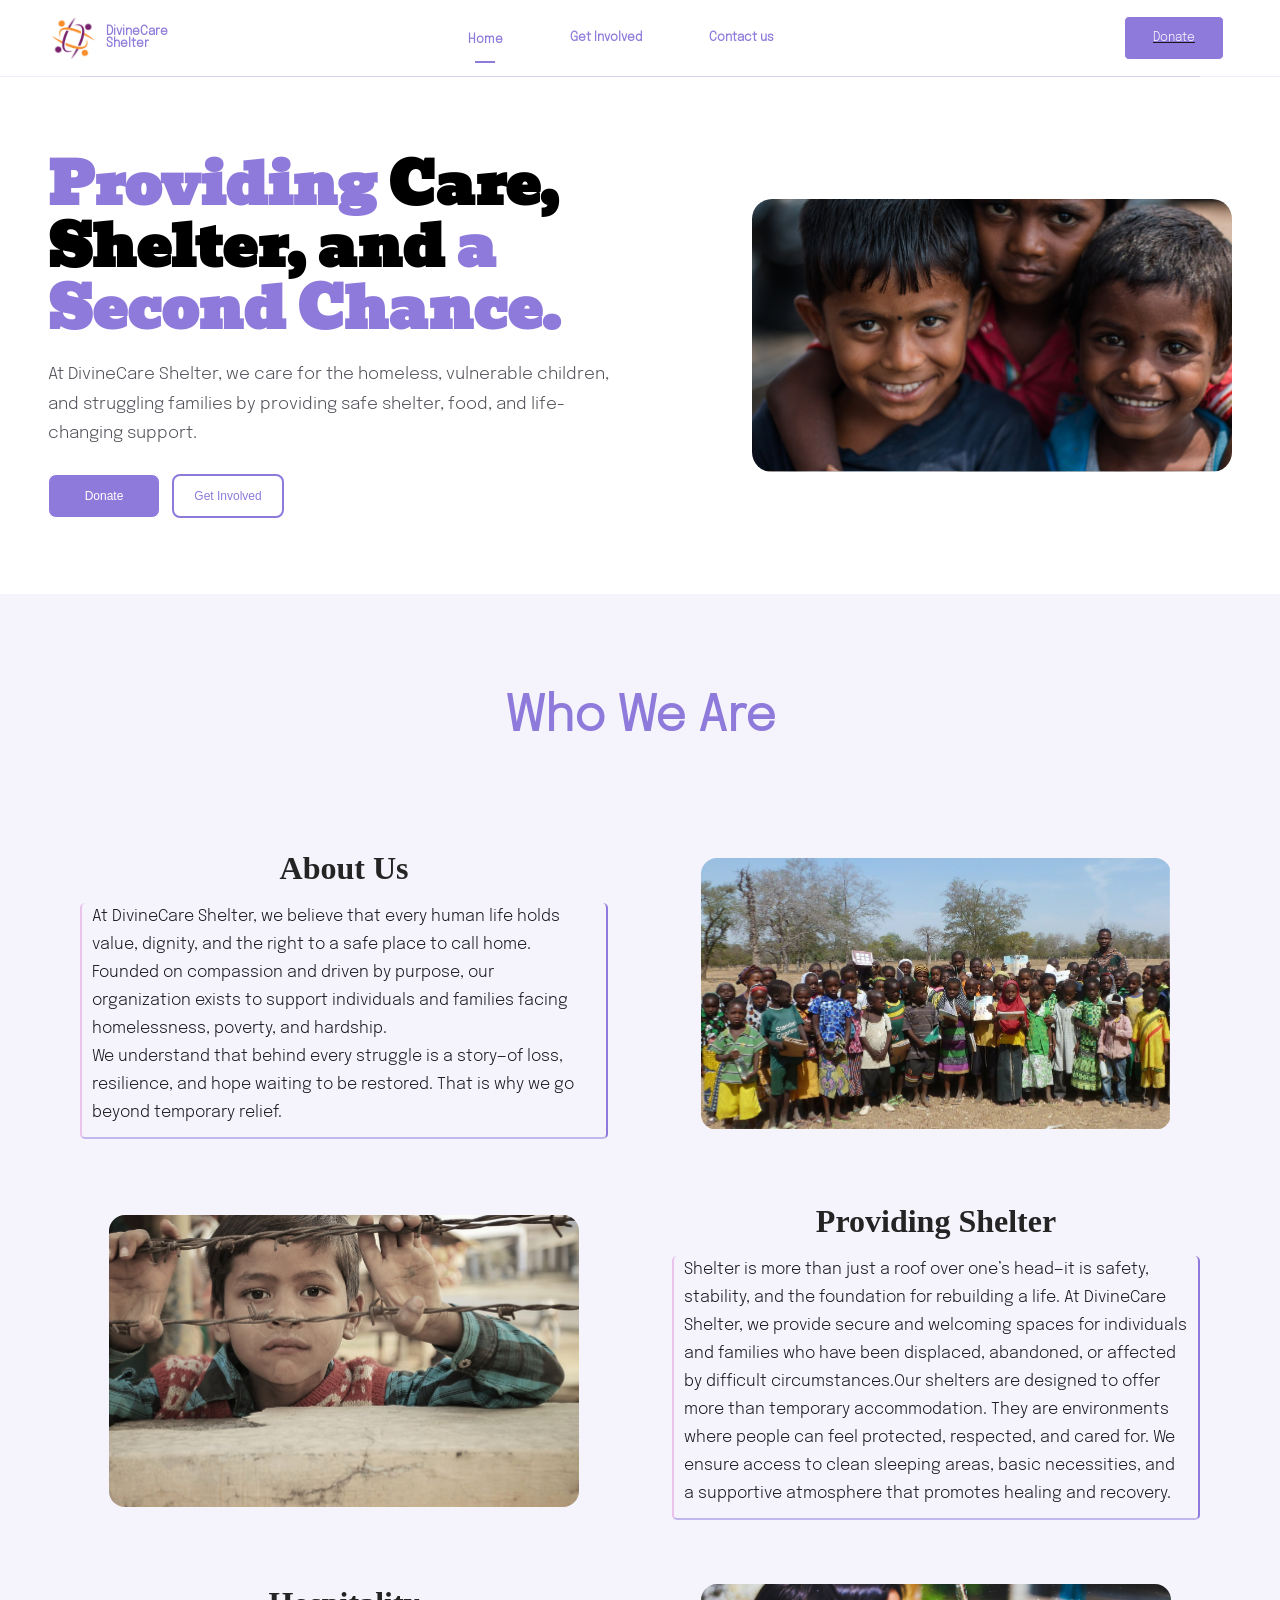
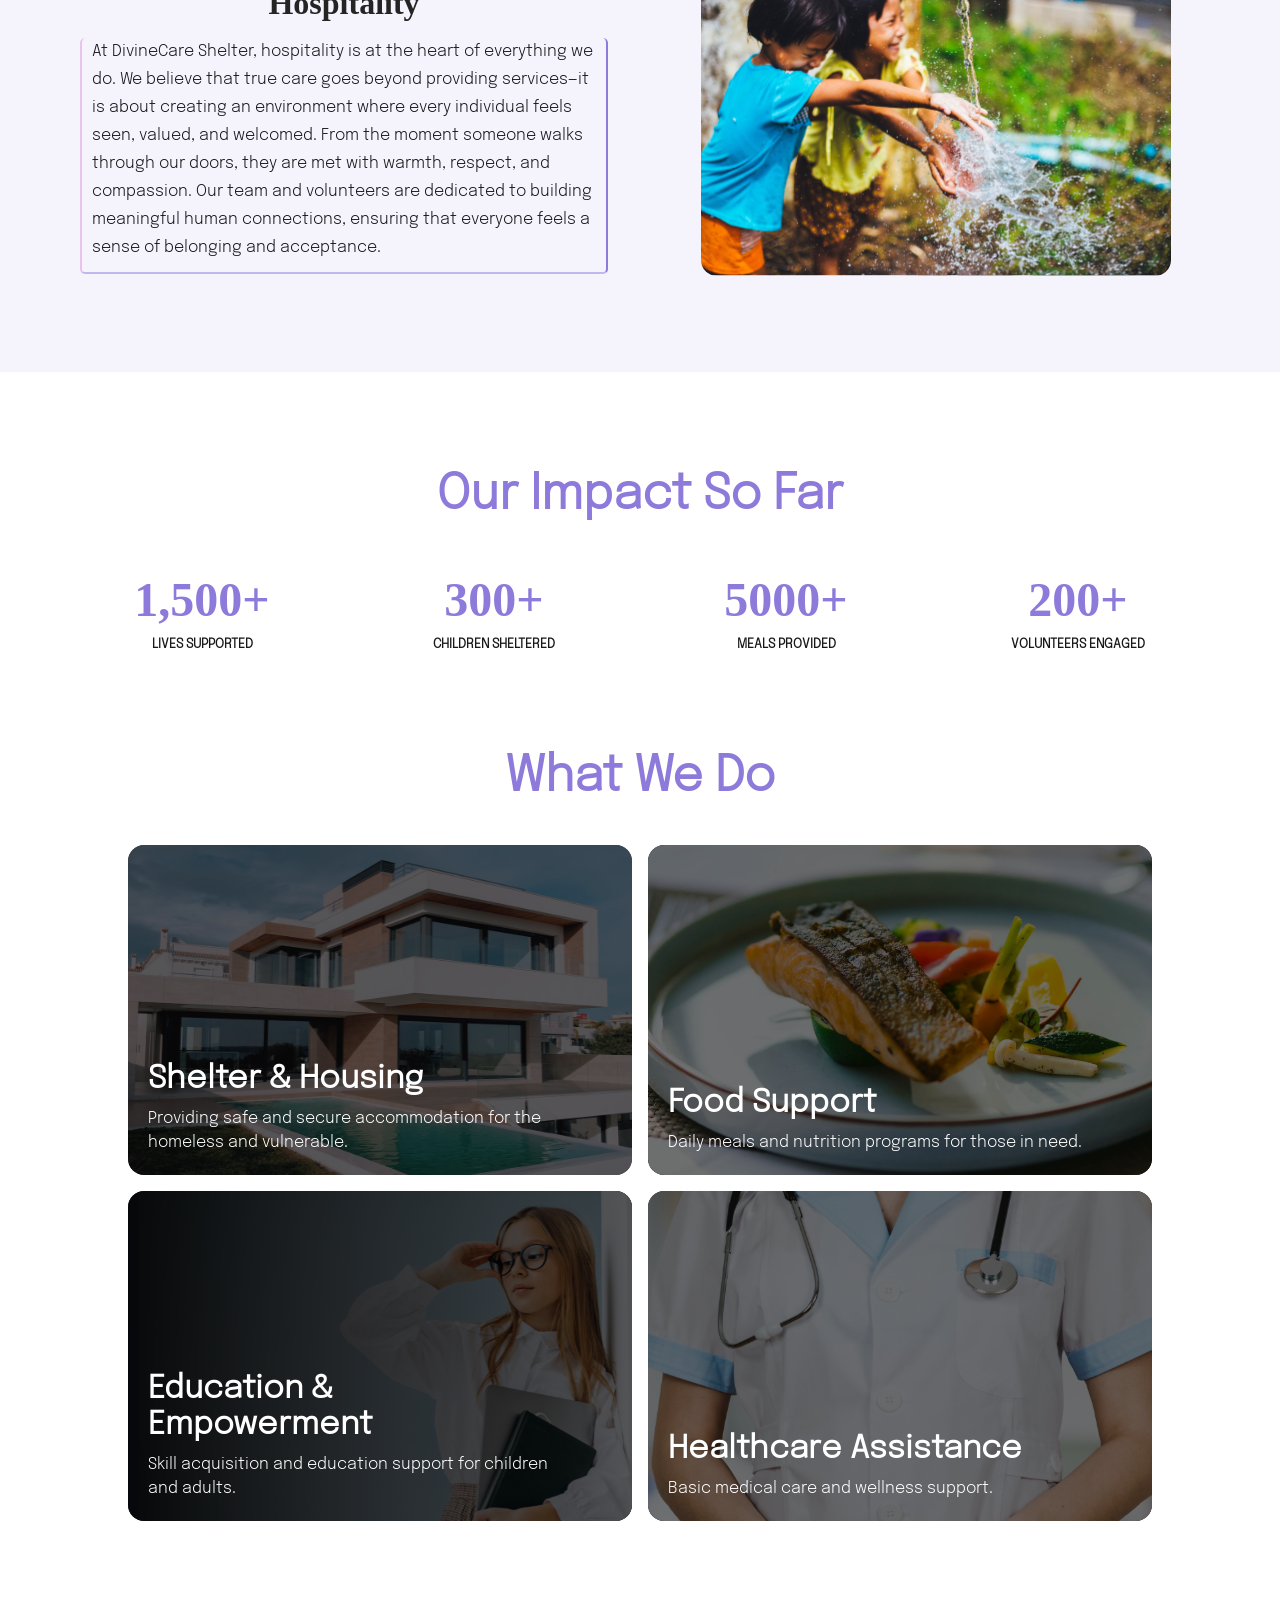
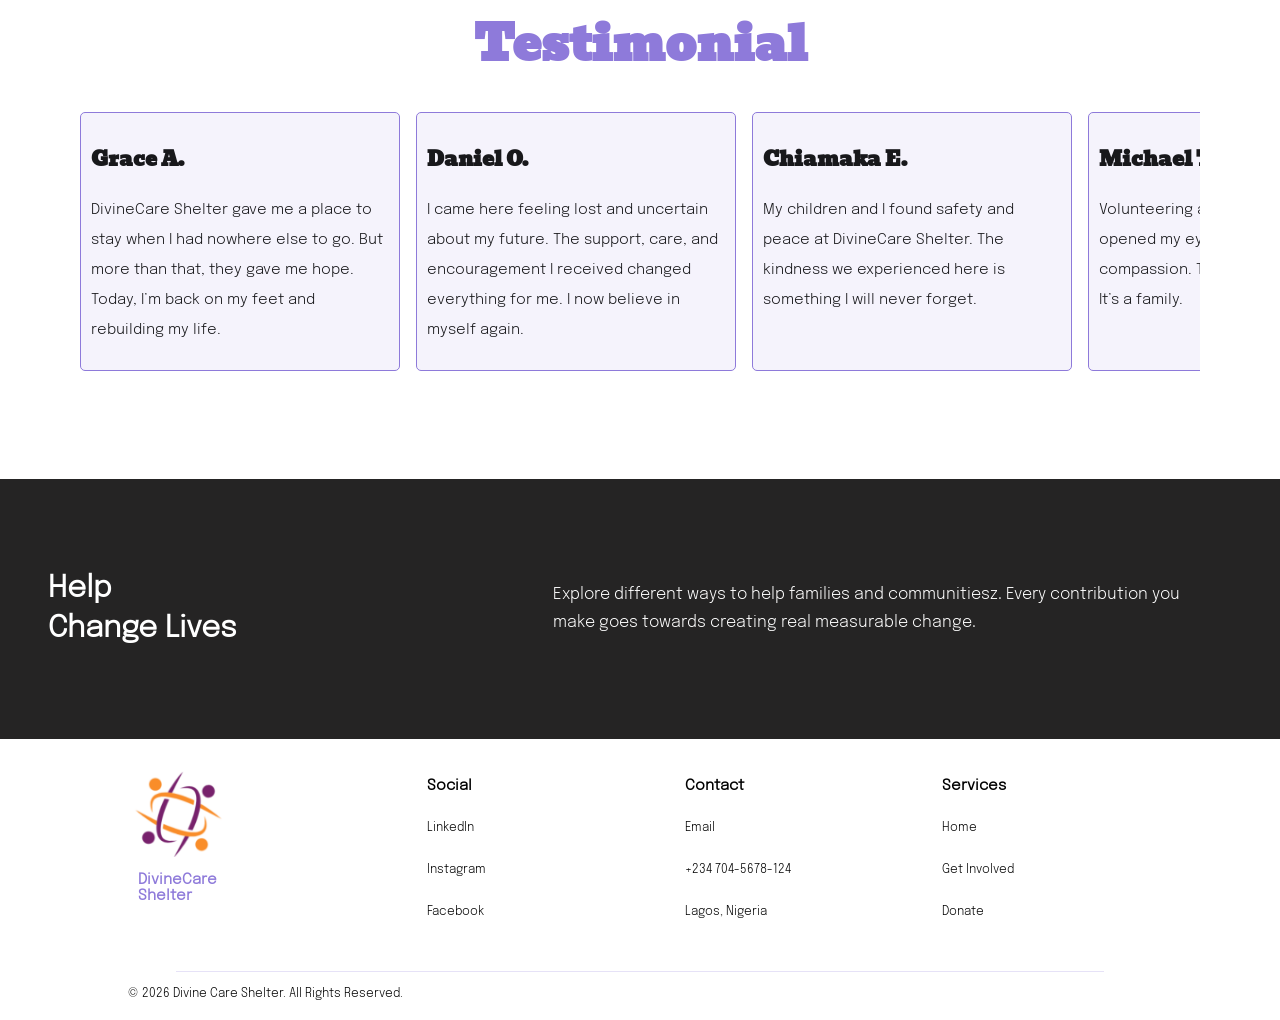
==== commit 31c7c346: "Merge branch 'fix-alignment' into main-2" ====
--- a/index.html
+++ b/index.html
@@ -3,7 +3,8 @@
 <head>
     <meta charset="UTF-8">
     <meta name="viewport" content="width=device-width, initial-scale=1.0">
-    <link rel="stylesheet" href="/style.css">
+    <link rel="stylesheet" href="style.css">
+    <link rel="stylesheet" href="responsive.css">
     <title>DivineCare Shelter</title>
     <link rel="icon" href="Assets/images/ngo_Logo.png">
     <script src="./Assets/js/chat.js"></script>
--- a/style.css
+++ b/style.css
@@ -39,7 +39,7 @@
     /* width: 1280px;
     margin: 0px auto; */
     display: grid;
-    justify-content: center; 
+    justify-content: center;
 }
 
 nav{
@@ -82,7 +82,7 @@
     list-style: none;
     font-size: 13px;
     font-weight: 700;
-    
+
 }
 
 ul a{
@@ -190,7 +190,7 @@
     background-color: #8E7ADA;
     color: #ffffff;
     border: 1px solid #ffffff;
-    padding: 12px;
+    padding: 14px;
     font-size: 12px;
     border-radius: 5px;
     cursor: pointer;
@@ -223,7 +223,7 @@
     margin-top: 50px;
     height: 350px;
     border-radius: 20px;
-}   
+}
 
 /* ABOUT SECTION */
 
@@ -537,7 +537,7 @@
     height: 300px;
     align-items: center;
     background-color: #252424;
-    
+
 }
 
 .just-text-sec a{
@@ -564,7 +564,7 @@
 
 /* LAST SECTION */
 .last-sec{
-    display: flex; 
+    display: flex;
     justify-content: space-between;
     margin-top: 20px;
     padding: 0px 10px 0px 10px;
@@ -632,7 +632,7 @@
 
 /* RESPONSIVE DESIGN */
 /* MOBILE */
-@media(min-width: 319px) and (max-width: 480px){
+@media (width <= 480px) {
 
     nav{
         display: none;
@@ -641,7 +641,7 @@
     body{
         width: 100%;
         overflow-x: hidden;
-    } 
+    }
 
     .nav-two{
         display: flex;
@@ -873,9 +873,9 @@
 .hero-section img{
     max-width: 100%;
     margin-top: 50px;
-    height: 230px;    
+    height: 230px;
     margin-left: 35px;
-}   
+}
 
 /* ABOUT SECTION */
 
@@ -1249,12 +1249,12 @@
     height: 300px;
     align-items: center;
     background-color: #252424;
-    
+
 }
 
 .just-text-sec-two a{
     text-decoration: none;
-    
+
 }
 
 .explore h3{
@@ -1327,7 +1327,7 @@
 }
 
 .last-sec-two{
-    display: grid; 
+    display: grid;
     justify-content: center;
     margin-top: 20px;
     padding: 0px 10px 0px 10px;
@@ -1405,7 +1405,7 @@
 /* RESPONSIVE DESIGN */
 /* TABLET */
 
-@media (min-width: 481px) and (max-width: 1200px){
+@media (480px < width <= 1024px) {
 body{
     width: 1200px;
     margin: 0px auto;
@@ -1422,7 +1422,7 @@
 
 .ngo{
     max-width: 1200px;
-    justify-content: center; 
+    justify-content: center;
 }
 
 nav{
@@ -1463,7 +1463,7 @@
     list-style: none;
     font-size: 13px;
     font-weight: 700;
-    
+
 }
 
 ul a{
@@ -1621,10 +1621,10 @@
 .hero-section img{
     width: 900px;
     margin-top: 50px;
-    height: 400px;    
+    height: 400px;
     position: relative;
     right: 145px;
-}   
+}
 
 
 
@@ -1852,7 +1852,7 @@
     gap: 5px;
     position: relative;
     top: 385px;
-    
+
 }
 
 .underlay-two{
@@ -2022,7 +2022,7 @@
 
 /* LAST SECTION */
 .last-sec{
-    display: flex; 
+    display: flex;
     justify-content: center;
     margin-top: 20px;
     padding: 0px 10px 0px 10px;
--- a/responsive.css
+++ b/responsive.css
@@ -0,0 +1,1099 @@
+/* Shared responsive alignment layer */
+
+:root {
+    --page-max: 1280px;
+    --content-max: 1120px;
+    --page-pad: clamp(1rem, 4vw, 3rem);
+    --section-gap: clamp(3rem, 8vw, 6rem);
+    --accent: #8E7ADA;
+    --ink: #18181B;
+    --muted: #52525B;
+    --soft: #F7F5FF;
+    --border: rgba(142, 122, 218, 0.28);
+}
+
+*,
+*::before,
+*::after {
+    box-sizing: border-box;
+}
+
+html {
+    overflow-x: hidden;
+    scroll-behavior: smooth;
+}
+
+body {
+    width: 100% !important;
+    max-width: none !important;
+    min-height: 100dvh;
+    height: auto !important;
+    margin: 0 !important;
+    padding-top: 76px;
+    overflow-x: hidden;
+    color: var(--ink);
+    background: #FFFFFF;
+}
+
+img,
+svg {
+    max-width: 100%;
+    height: auto;
+}
+
+a {
+    color: inherit;
+}
+
+button,
+.mobile-nav-links a {
+    min-height: 44px;
+}
+
+button {
+    transition: transform 180ms ease, background-color 180ms ease, color 180ms ease, border-color 180ms ease;
+}
+
+button:active {
+    transform: translateY(1px);
+}
+
+hr {
+    width: min(100% - (var(--page-pad) * 2), var(--content-max)) !important;
+    max-width: var(--content-max) !important;
+    margin: 0 auto !important;
+    border: 0;
+    border-top: 1px solid rgba(142, 122, 218, 0.22);
+}
+
+.ngo {
+    display: block !important;
+    width: 100% !important;
+    max-width: var(--page-max);
+    margin: 0 auto !important;
+}
+
+nav {
+    position: fixed !important;
+    top: 0;
+    left: 50%;
+    right: auto;
+    transform: translateX(-50%);
+    width: min(100%, var(--page-max)) !important;
+    max-width: var(--page-max) !important;
+    min-height: 76px;
+    margin: 0 !important;
+    padding: 0.75rem var(--page-pad) !important;
+    display: flex !important;
+    align-items: center !important;
+    justify-content: space-between !important;
+    gap: clamp(1rem, 3vw, 3rem) !important;
+    background: rgba(255, 255, 255, 0.96);
+    box-shadow: 0 1px 0 rgba(142, 122, 218, 0.16);
+    z-index: 60;
+}
+
+nav .logo {
+    min-width: 0;
+    margin: 0 !important;
+    gap: 0.5rem;
+}
+
+nav img {
+    width: 50px !important;
+    flex: 0 0 auto;
+}
+
+nav ul {
+    display: flex !important;
+    align-items: center;
+    justify-content: center;
+    gap: clamp(1rem, 4vw, 4rem) !important;
+    margin: 0 !important;
+    padding: 0 !important;
+}
+
+nav a,
+nav ul a {
+    display: inline-flex;
+    align-items: center;
+    min-height: 44px;
+    padding: 0.25rem 0.5rem !important;
+    white-space: nowrap;
+}
+
+nav a button {
+    width: auto !important;
+    min-width: 100px;
+    margin: 0 !important;
+}
+
+.nav-two {
+    display: none !important;
+}
+
+.home-border,
+.getInvolved {
+    margin: 0 !important;
+}
+
+.border {
+    margin: 0.25rem auto 0 !important;
+}
+
+.hero-section {
+    position: relative !important;
+    left: auto !important;
+    right: auto !important;
+    top: auto !important;
+    bottom: auto !important;
+    width: min(100%, var(--page-max)) !important;
+    max-width: var(--page-max) !important;
+    margin: 0 auto !important;
+    padding: clamp(2.5rem, 6vw, 5rem) var(--page-pad) !important;
+    gap: clamp(2rem, 5vw, 5rem) !important;
+}
+
+.intro {
+    position: static !important;
+    left: auto !important;
+    right: auto !important;
+    top: auto !important;
+    bottom: auto !important;
+    display: block !important;
+    width: auto !important;
+    max-width: 36rem !important;
+    margin: 0 !important;
+    padding: 0 !important;
+    text-align: left;
+}
+
+.intro h3,
+.main-container h3 {
+    font-size: clamp(2rem, 6vw, 3.6rem) !important;
+    line-height: 1.08 !important;
+    margin: 0 0 1.25rem !important;
+    letter-spacing: 0;
+}
+
+.intro h3,
+.intro p {
+    text-align: inherit;
+}
+
+.intro p,
+.main-container p {
+    width: auto !important;
+    max-width: 62ch;
+    color: var(--muted);
+    font-size: clamp(0.95rem, 1.5vw, 1.05rem) !important;
+    line-height: 1.75 !important;
+    margin: 0 0 1.25rem !important;
+}
+
+.intro .btn,
+.btn {
+    width: 100% !important;
+    max-width: none !important;
+    margin: 0 !important;
+    display: flex !important;
+    flex-wrap: wrap;
+    gap: 0.75rem !important;
+    justify-content: flex-start !important;
+}
+
+.btn button,
+.main-container button,
+.cta,
+.cta-btn,
+.crypto button,
+.mobile-donate-btn {
+    min-width: 112px;
+    padding: 0.75rem 1rem !important;
+    border-radius: 0.5rem !important;
+}
+
+.hero-section > img {
+    position: static !important;
+    left: auto !important;
+    right: auto !important;
+    top: auto !important;
+    bottom: auto !important;
+    width: min(100%, 480px) !important;
+    height: auto !important;
+    max-height: none !important;
+    margin: 0 !important;
+    justify-self: end;
+}
+
+.hero-section:has(.intro) {
+    display: grid !important;
+    grid-template-columns: minmax(0, 1fr) minmax(280px, 480px);
+    align-items: center;
+}
+
+.hero-section:has(.main-container) {
+    min-height: clamp(320px, 48vw, 430px);
+    display: grid !important;
+    place-items: center;
+    background-position: center;
+}
+
+.main-container {
+    position: static !important;
+    width: min(100%, 720px) !important;
+    margin: 0 auto !important;
+    padding: 0 !important;
+    text-align: center;
+}
+
+.main-container > div {
+    display: flex;
+    flex-wrap: wrap;
+    justify-content: center;
+    gap: 0.75rem;
+}
+
+.hero-section:has(.main-container) .btn {
+    justify-content: center !important;
+}
+
+.img-text-bg {
+    display: block !important;
+    width: 100% !important;
+    margin: 0 !important;
+    padding: var(--section-gap) var(--page-pad) !important;
+    background-color: rgba(210, 202, 240, 0.23);
+}
+
+.img-text-bg-two {
+    display: none !important;
+}
+
+.about {
+    width: min(100%, var(--content-max));
+    margin: 0 auto !important;
+    display: grid !important;
+    gap: clamp(2rem, 5vw, 4rem);
+}
+
+.about h3,
+.impact > h3,
+.what-we-do h3,
+.testimony h3,
+.gallary h2,
+.team-sec h3,
+.payment-type h3 {
+    font-size: clamp(2rem, 5vw, 3rem) !important;
+    line-height: 1.15;
+    margin: 0 0 clamp(1.5rem, 4vw, 2.5rem) !important;
+}
+
+.img-text {
+    display: grid !important;
+    grid-template-columns: repeat(2, minmax(0, 1fr));
+    align-items: center;
+    gap: clamp(1.5rem, 5vw, 4rem) !important;
+    width: 100%;
+    padding: 0 !important;
+    margin: 0 !important;
+}
+
+.img-text p,
+.img-text-two p {
+    width: auto !important;
+    max-width: 65ch;
+    margin: 0 !important;
+    font-size: clamp(0.95rem, 1.4vw, 1rem) !important;
+    line-height: 1.75 !important;
+}
+
+.p-h,
+.p-h-two {
+    margin: 0 !important;
+    padding: 0 !important;
+}
+
+.p-h h4,
+.p-h-two h4 {
+    margin: 0 0 1rem !important;
+    font-size: clamp(1.5rem, 3vw, 2rem) !important;
+}
+
+.img-text img,
+.img-text-two img {
+    width: 100% !important;
+    max-width: 470px;
+    margin: 0 auto !important;
+    padding: 0 !important;
+    border-radius: 1rem;
+}
+
+.impact {
+    display: block !important;
+    padding: var(--section-gap) var(--page-pad) !important;
+}
+
+.impact-two {
+    display: none !important;
+}
+
+.number {
+    width: min(100%, var(--content-max));
+    margin: 0 auto !important;
+    padding: 0 !important;
+    display: grid !important;
+    grid-template-columns: repeat(auto-fit, minmax(140px, 1fr));
+    gap: clamp(1rem, 4vw, 3rem) !important;
+}
+
+.number h4 {
+    width: auto !important;
+    margin: 0 !important;
+    padding: 0.5rem 0 !important;
+    font-size: clamp(2rem, 5vw, 3rem) !important;
+}
+
+.number p {
+    margin: 0 !important;
+    line-height: 1.5;
+}
+
+.what-we-do {
+    margin: 0 !important;
+    padding: 0 var(--page-pad);
+}
+
+.the-img {
+    position: static !important;
+    width: min(100%, var(--content-max));
+    margin: 0 auto !important;
+    padding: 0 var(--page-pad) var(--section-gap) !important;
+    display: grid !important;
+    gap: 1rem !important;
+}
+
+.top,
+.bottom {
+    position: static !important;
+    display: grid !important;
+    grid-template-columns: repeat(2, minmax(0, 1fr));
+    gap: 1rem !important;
+}
+
+.gradient,
+.gradient-two,
+.other-gradient,
+.another-gradient {
+    position: relative !important;
+    inset: auto !important;
+    width: 100% !important;
+    height: clamp(220px, 27vw, 330px) !important;
+    overflow: hidden;
+    border-radius: 1rem;
+    background: var(--ink);
+}
+
+.gradient > img,
+.gradient-two > img,
+.other-gradient > img,
+.another-gradient > img {
+    position: absolute !important;
+    inset: 0 !important;
+    width: 100% !important;
+    height: 100% !important;
+    margin: 0 !important;
+    border: 0 !important;
+    border-radius: inherit !important;
+    object-fit: cover !important;
+    filter: brightness(44%) !important;
+}
+
+.underlay,
+.underlay-two {
+    display: none !important;
+}
+
+.just-text {
+    position: absolute !important;
+    left: 1.25rem !important;
+    right: 1.25rem !important;
+    bottom: 1.25rem !important;
+    top: auto !important;
+    width: auto !important;
+    max-width: 26rem;
+    color: #FFFFFF;
+}
+
+.just-text h3 {
+    margin: 0 0 0.5rem !important;
+    font-size: clamp(1.35rem, 3vw, 2rem) !important;
+    line-height: 1.15;
+}
+
+.just-text p {
+    margin: 0 !important;
+    font-size: clamp(0.9rem, 1.4vw, 1rem) !important;
+    line-height: 1.5 !important;
+}
+
+.testimony {
+    margin: 0 !important;
+    padding: 0 var(--page-pad);
+}
+
+.testimonial {
+    width: min(100%, var(--content-max));
+    margin: 0 auto var(--section-gap) !important;
+    padding: 0 var(--page-pad) 0.75rem !important;
+    gap: 1rem !important;
+    scroll-snap-type: x proximity;
+}
+
+.testify {
+    flex: 0 0 min(320px, 84vw);
+    min-width: 0 !important;
+    scroll-snap-align: start;
+}
+
+#first-testifier {
+    margin-left: 0 !important;
+}
+
+.payment-section {
+    width: 100% !important;
+    margin: 0 !important;
+    padding: var(--section-gap) var(--page-pad) !important;
+    display: block !important;
+}
+
+.payment-type {
+    width: min(100%, 680px);
+    margin: 0 auto !important;
+}
+
+.payment-type p {
+    font-size: clamp(1rem, 2vw, 1.2rem) !important;
+    line-height: 1.6;
+}
+
+.crypto {
+    width: min(100%, 680px) !important;
+    margin: clamp(1.5rem, 4vw, 2.5rem) auto 0 !important;
+}
+
+.btc,
+.trc,
+.other {
+    width: 100%;
+    gap: 1rem;
+    padding: clamp(1rem, 3vw, 1.25rem) !important;
+    border-color: var(--border) !important;
+}
+
+.btc,
+.trc {
+    flex-wrap: wrap;
+}
+
+.name-img {
+    min-width: 0;
+    align-items: center;
+}
+
+.name-img p {
+    overflow-wrap: anywhere;
+}
+
+.lock {
+    width: 100%;
+    max-width: 42rem;
+    margin: 1rem auto 0;
+    padding: 0 var(--page-pad);
+    text-align: center;
+}
+
+.involved {
+    width: min(100%, var(--content-max));
+    margin: 0 auto !important;
+    padding: var(--section-gap) var(--page-pad) !important;
+    display: grid !important;
+    grid-template-columns: repeat(3, minmax(0, 1fr));
+    gap: clamp(1rem, 3vw, 1.5rem) !important;
+}
+
+.involved-sec,
+.involved-img {
+    width: auto !important;
+    min-width: 0;
+    margin: 0 !important;
+    padding: 0 !important;
+}
+
+.donate-sec,
+.volunteer,
+.partner {
+    position: static !important;
+}
+
+.donate-text,
+.volunteer-text,
+.partner-text {
+    height: auto !important;
+    min-height: 100%;
+    display: flex;
+    flex-direction: column;
+    padding: clamp(1rem, 3vw, 1.25rem) !important;
+    border-color: var(--border) !important;
+}
+
+.donate-text p,
+.volunteer-text p,
+.partner-text p {
+    font-size: 0.95rem !important;
+    line-height: 1.75 !important;
+}
+
+.donate-text .cta,
+.volunteer-text .cta-btn,
+.partner-text .cta-btn {
+    margin-top: auto !important;
+}
+
+.gallary {
+    padding: 0 var(--page-pad) !important;
+}
+
+.only-img {
+    width: min(100%, var(--content-max));
+    margin: 0 auto 1rem !important;
+    padding: 0 var(--page-pad) !important;
+    display: block !important;
+}
+
+.only-img > div {
+    display: grid;
+    grid-template-columns: repeat(auto-fit, minmax(150px, 1fr));
+    gap: 0.75rem;
+}
+
+.only-img img {
+    width: 100% !important;
+    height: clamp(150px, 22vw, 220px) !important;
+    object-fit: cover !important;
+}
+
+.team-sec {
+    width: min(100%, var(--content-max));
+    margin: 0 auto !important;
+    padding: var(--section-gap) var(--page-pad) 0 !important;
+}
+
+.team-sec h3,
+.gallary h2 {
+    margin-right: 0 !important;
+}
+
+.team-photos {
+    display: grid !important;
+    gap: 1rem;
+    margin: 0 !important;
+}
+
+.top-team,
+.bottom-team {
+    display: grid !important;
+    grid-template-columns: repeat(3, minmax(0, 1fr));
+    gap: 1rem !important;
+    margin: 0 !important;
+}
+
+.team-size {
+    width: auto !important;
+    height: auto !important;
+    min-width: 0;
+    border-radius: 0.75rem;
+    overflow: hidden;
+}
+
+.team-size img {
+    width: 100% !important;
+    height: clamp(220px, 28vw, 300px) !important;
+    border-radius: 0.75rem 0.75rem 0 0 !important;
+}
+
+.team-size h2,
+.team-size h4 {
+    margin-left: 0 !important;
+    margin-right: 0 !important;
+    padding-left: 0.75rem;
+    padding-right: 0.75rem;
+}
+
+.last-part {
+    display: block !important;
+}
+
+.last-part-two {
+    display: none !important;
+}
+
+.just-text-sec,
+.just-text-sec-two {
+    width: 100% !important;
+    min-height: 260px;
+    height: auto !important;
+    margin: var(--section-gap) 0 2rem !important;
+    padding: clamp(2rem, 6vw, 4rem) var(--page-pad) !important;
+    display: grid !important;
+    grid-template-columns: minmax(0, 0.65fr) minmax(0, 1fr);
+    align-items: center;
+    gap: clamp(1rem, 5vw, 4rem) !important;
+    background-color: #252424;
+}
+
+.just-text-sec h3,
+.just-text-sec-two h3,
+.explore h3 {
+    width: auto !important;
+    max-width: 16rem;
+    margin: 0 !important;
+    text-align: left !important;
+    color: #FFFFFF;
+}
+
+.just-text-sec p,
+.just-text-sec-two p,
+.explore p {
+    width: auto !important;
+    max-width: 42rem;
+    margin: 0 !important;
+    font-size: clamp(0.95rem, 1.5vw, 1rem) !important;
+    line-height: 1.8 !important;
+    text-align: left !important;
+}
+
+.last-sec,
+.last-sec-two,
+.footer-text {
+    width: min(100%, var(--content-max)) !important;
+    margin: 0 auto !important;
+    padding: 0 var(--page-pad) !important;
+    display: grid !important;
+    grid-template-columns: 1.2fr repeat(3, minmax(0, 1fr));
+    align-items: start;
+    gap: clamp(1rem, 4vw, 3rem) !important;
+}
+
+.footer-text {
+    display: contents !important;
+}
+
+.top-sec-two,
+.bottom-sec-two,
+.text-logo-two,
+#social-sec-two,
+#contact-sec-two,
+#service-sec-two,
+.the-list {
+    position: static !important;
+    inset: auto !important;
+    margin: 0 !important;
+}
+
+.text-logo,
+.text-logo-two {
+    margin: 0 !important;
+    justify-content: flex-start !important;
+    align-items: flex-start !important;
+}
+
+.last-sec ul,
+.last-sec-two ul {
+    margin: 0 !important;
+    padding: 0 !important;
+}
+
+footer {
+    width: min(100%, var(--content-max));
+    margin: 2rem auto 0 !important;
+    padding: 0 var(--page-pad) 1.25rem !important;
+}
+
+footer p {
+    position: static !important;
+    margin: 1rem 0 0 !important;
+}
+
+@media (max-width: 1024px) {
+    .hero-section:has(.intro) {
+        grid-template-columns: minmax(0, 1fr) minmax(260px, 42vw);
+        text-align: left;
+    }
+
+    .intro {
+        max-width: 36rem !important;
+        margin: 0 !important;
+    }
+
+    .intro .btn,
+    .btn {
+        justify-content: flex-start !important;
+    }
+
+    .hero-section > img {
+        width: min(42vw, 380px) !important;
+        justify-self: end;
+    }
+
+    .involved {
+        grid-template-columns: 1fr;
+        max-width: 760px;
+    }
+
+    .top-team,
+    .bottom-team {
+        grid-template-columns: repeat(2, minmax(0, 1fr));
+    }
+}
+
+@media (max-width: 768px) {
+    body {
+        padding-top: 72px;
+    }
+
+    nav {
+        display: none !important;
+    }
+
+    .nav-two {
+        position: fixed !important;
+        top: 0;
+        left: 50%;
+        transform: translateX(-50%);
+        width: min(calc(100% - 1.5rem), 720px) !important;
+        min-height: 64px;
+        max-width: none !important;
+        margin: 0 !important;
+        padding: 0.5rem 0.75rem !important;
+        display: flex !important;
+        align-items: center;
+        justify-content: space-between;
+        gap: 0.75rem !important;
+        background-color: rgba(255, 255, 255, 0.97);
+        box-shadow: 0 1px 0 rgba(142, 122, 218, 0.16);
+        z-index: 60;
+    }
+
+    .logo-two {
+        min-width: 0;
+        gap: 0.5rem !important;
+    }
+
+    .logo-two img {
+        width: 46px !important;
+    }
+
+    .logo-two h3 {
+        width: auto !important;
+        margin: 0;
+        line-height: 1.15;
+    }
+
+    .menu {
+        flex: 0 0 auto;
+        gap: 0.5rem !important;
+    }
+
+    .menu button {
+        width: auto !important;
+        min-width: 44px;
+        min-height: 44px;
+        padding: 0.65rem 0.8rem !important;
+        font-size: 0.75rem !important;
+    }
+
+    .menu .mobile-menu-toggle {
+        width: 44px !important;
+        height: 44px !important;
+    }
+
+    .mobile-nav-links {
+        position: absolute !important;
+        left: 0 !important;
+        right: 0 !important;
+        top: calc(100% + 0.5rem) !important;
+        display: grid !important;
+        gap: 0.25rem;
+        padding: 0.5rem;
+        background: #FFFFFF;
+        border: 1px solid rgba(142, 122, 218, 0.18);
+        border-radius: 0.5rem;
+        box-shadow: 0 16px 30px rgba(32, 24, 61, 0.14);
+        opacity: 0;
+        visibility: hidden;
+        pointer-events: none;
+        transform: translateY(-0.5rem);
+        transition: opacity 180ms ease, transform 180ms ease, visibility 180ms ease;
+    }
+
+    .mobile-nav-open .mobile-nav-links {
+        opacity: 1;
+        visibility: visible;
+        pointer-events: auto;
+        transform: translateY(0);
+    }
+
+    .mobile-nav-links a {
+        display: flex;
+        align-items: center;
+        min-height: 44px;
+        padding: 0 0.75rem !important;
+        color: var(--accent);
+        text-decoration: none;
+        font-size: 0.85rem;
+        font-weight: 700;
+        border-radius: 0.35rem;
+    }
+
+    .mobile-nav-links a:hover,
+    .mobile-nav-links a.active {
+        background-color: rgba(142, 122, 218, 0.1);
+    }
+
+    .hero-section {
+        padding-top: clamp(2rem, 8vw, 3rem) !important;
+        padding-bottom: clamp(2.5rem, 10vw, 4rem) !important;
+    }
+
+    .hero-section:has(.intro) {
+        grid-template-columns: 1fr;
+    }
+
+    .intro,
+    .main-container {
+        text-align: center;
+    }
+
+    .intro .btn,
+    .btn,
+    .main-container > div {
+        justify-content: center !important;
+    }
+
+    .hero-section > img {
+        width: min(100%, 360px) !important;
+        justify-self: center;
+    }
+
+    .img-text-bg {
+        display: none !important;
+    }
+
+    .img-text-bg-two {
+        display: block !important;
+        width: 100% !important;
+        margin: 0 !important;
+        padding: var(--section-gap) var(--page-pad) !important;
+        background-color: rgba(210, 202, 240, 0.23);
+    }
+
+    .about-two,
+    .img-text-two {
+        width: min(100%, 620px) !important;
+        max-width: none !important;
+        margin: 0 auto !important;
+        display: grid !important;
+        gap: 2rem !important;
+    }
+
+    .p-h-two h4 {
+        margin-right: 0 !important;
+    }
+
+    .img-text-two p,
+    .img-text-two img {
+        position: static !important;
+        right: auto !important;
+    }
+
+    .number {
+        grid-template-columns: repeat(2, minmax(0, 1fr));
+    }
+
+    .top,
+    .bottom {
+        grid-template-columns: 1fr;
+    }
+
+    .what-we-do h3 {
+        margin-bottom: 1rem !important;
+    }
+
+    .what-we-do + .the-img {
+        margin-top: 0 !important;
+        padding-top: 0 !important;
+        gap: 1rem !important;
+        display: grid !important;
+        grid-template-columns: 1fr !important;
+    }
+
+    .the-img > .top,
+    .the-img > .bottom {
+        position: static !important;
+        top: auto !important;
+        right: auto !important;
+        bottom: auto !important;
+        left: auto !important;
+        width: 100% !important;
+        margin: 0 !important;
+        padding: 0 !important;
+        display: grid !important;
+        grid-template-columns: 1fr !important;
+        gap: 1rem !important;
+    }
+
+    .gradient,
+    .gradient-two,
+    .other-gradient,
+    .another-gradient {
+        position: relative !important;
+        display: grid !important;
+        align-items: end;
+        width: 100% !important;
+        height: auto !important;
+        min-height: clamp(220px, 62vw, 300px) !important;
+        top: auto !important;
+        right: auto !important;
+        bottom: auto !important;
+        left: auto !important;
+        overflow: hidden;
+        margin: 0 !important;
+        transform: none !important;
+    }
+
+    .the-img img {
+        position: absolute !important;
+        inset: 0 !important;
+        display: block !important;
+        width: 100% !important;
+        height: 100% !important;
+        max-width: none !important;
+        object-fit: cover !important;
+        margin: 0 !important;
+        border: 0 !important;
+        border-radius: inherit !important;
+        opacity: 1 !important;
+        visibility: visible !important;
+    }
+
+    .the-img .just-text {
+        position: relative !important;
+        inset: auto !important;
+        display: block !important;
+        width: auto !important;
+        max-width: none !important;
+        margin: 0 !important;
+        padding: 1rem !important;
+        color: #ffffff !important;
+        opacity: 1 !important;
+        visibility: visible !important;
+        z-index: 2;
+    }
+
+    .the-img .just-text h3,
+    .the-img .just-text p {
+        color: inherit !important;
+    }
+
+    .btc,
+    .trc {
+        align-items: flex-start;
+    }
+
+    .crypto button {
+        width: 100%;
+    }
+
+    .lock {
+        align-items: flex-start;
+        text-align: left;
+        padding: 0;
+    }
+
+    .only-img > div,
+    .top-team,
+    .bottom-team {
+        grid-template-columns: 1fr;
+    }
+
+    .just-text-sec,
+    .just-text-sec-two {
+        grid-template-columns: 1fr;
+        text-align: center;
+    }
+
+    .just-text-sec h3,
+    .just-text-sec-two h3,
+    .explore h3,
+    .just-text-sec p,
+    .just-text-sec-two p,
+    .explore p {
+        text-align: center !important;
+        max-width: none;
+    }
+
+    .last-part {
+        display: none !important;
+    }
+
+    .last-part-two {
+        display: block !important;
+    }
+
+    .last-sec-two {
+        grid-template-columns: 1fr;
+    }
+
+    .top-sec-two,
+    .bottom-sec-two {
+        display: grid !important;
+        grid-template-columns: repeat(2, minmax(0, 1fr));
+        gap: 1.25rem !important;
+    }
+}
+
+@media (max-width: 480px) {
+    :root {
+        --page-pad: clamp(1rem, 5vw, 1.5rem);
+    }
+
+    .intro h3,
+    .main-container h3 {
+        font-size: clamp(1.9rem, 8.5vw, 2.35rem) !important;
+        max-width: 100%;
+    }
+
+    .btn button,
+    .main-container button {
+        width: 100% !important;
+    }
+
+    .number {
+        grid-template-columns: 1fr;
+    }
+
+    .testimonial {
+        padding-left: var(--page-pad) !important;
+        padding-right: var(--page-pad) !important;
+    }
+
+    .testify {
+        flex-basis: min(300px, 82vw);
+    }
+
+    .top-sec-two,
+    .bottom-sec-two {
+        grid-template-columns: 1fr;
+    }
+}
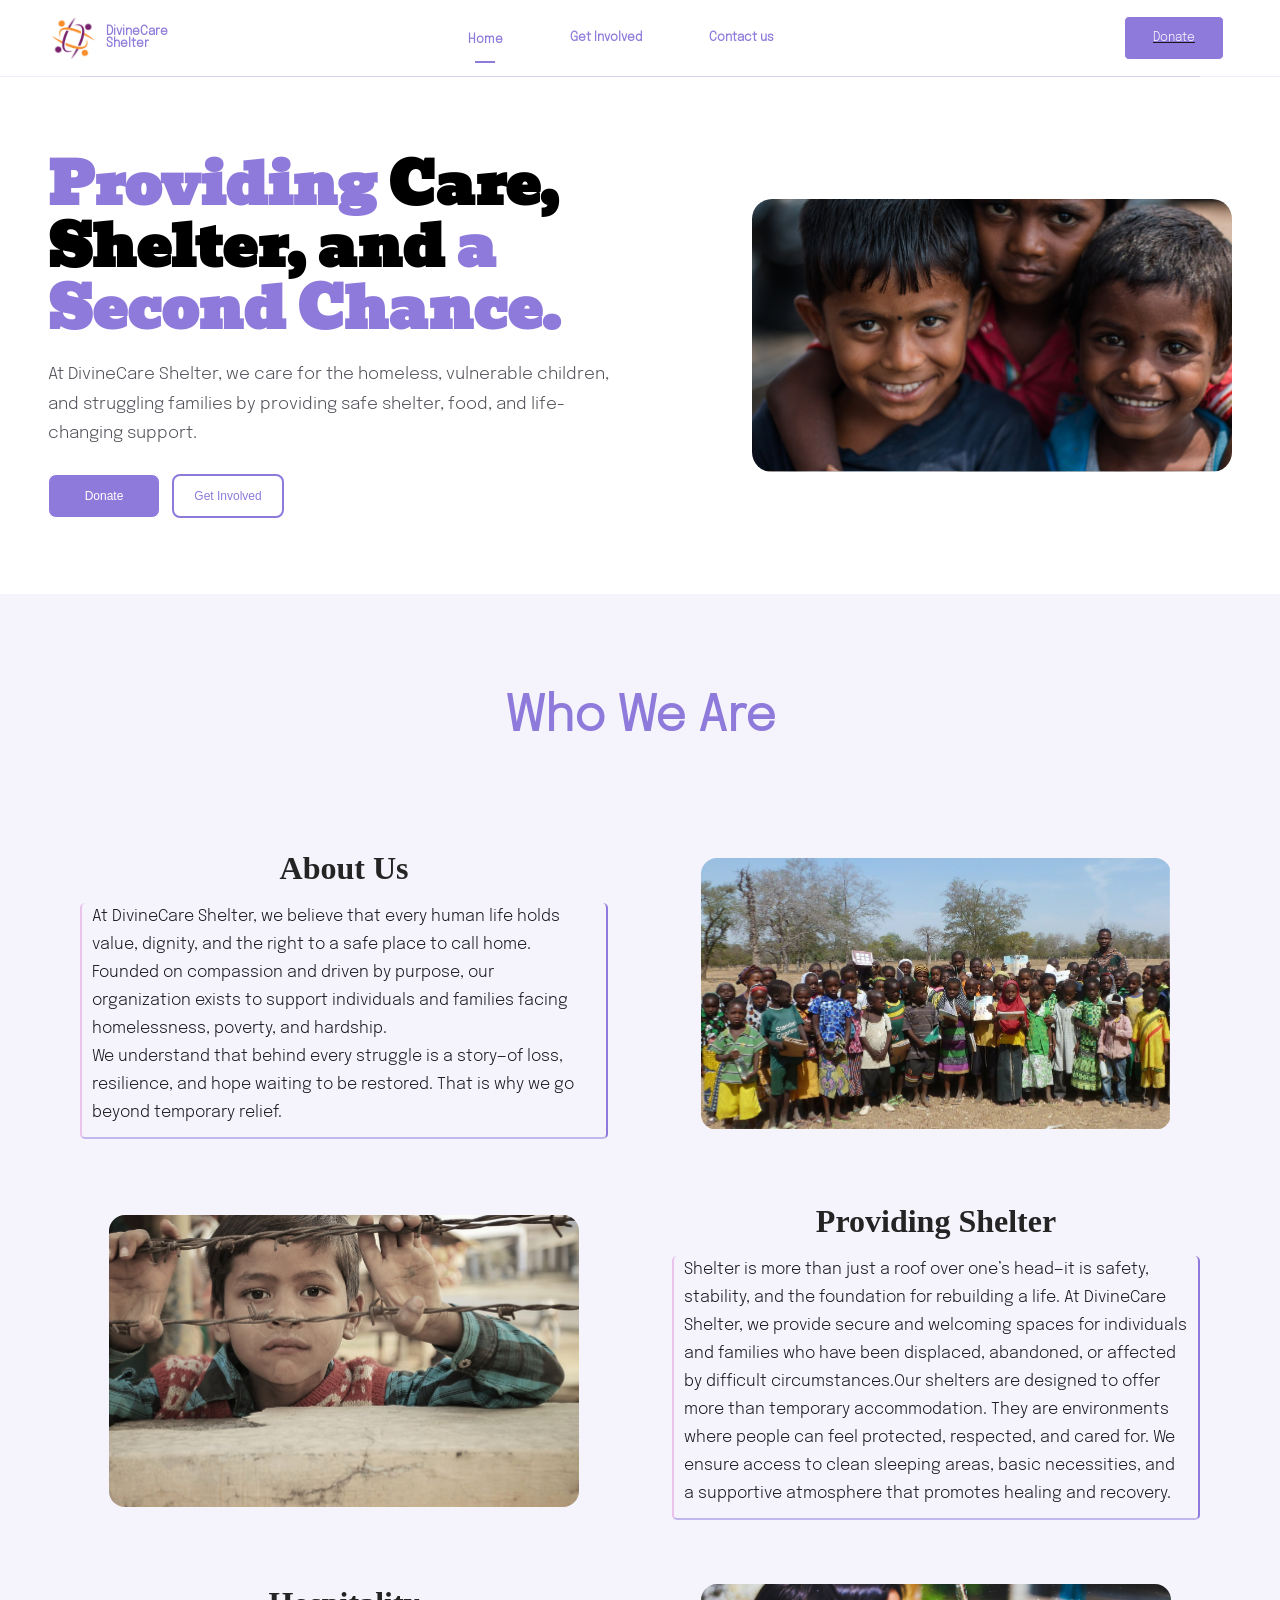
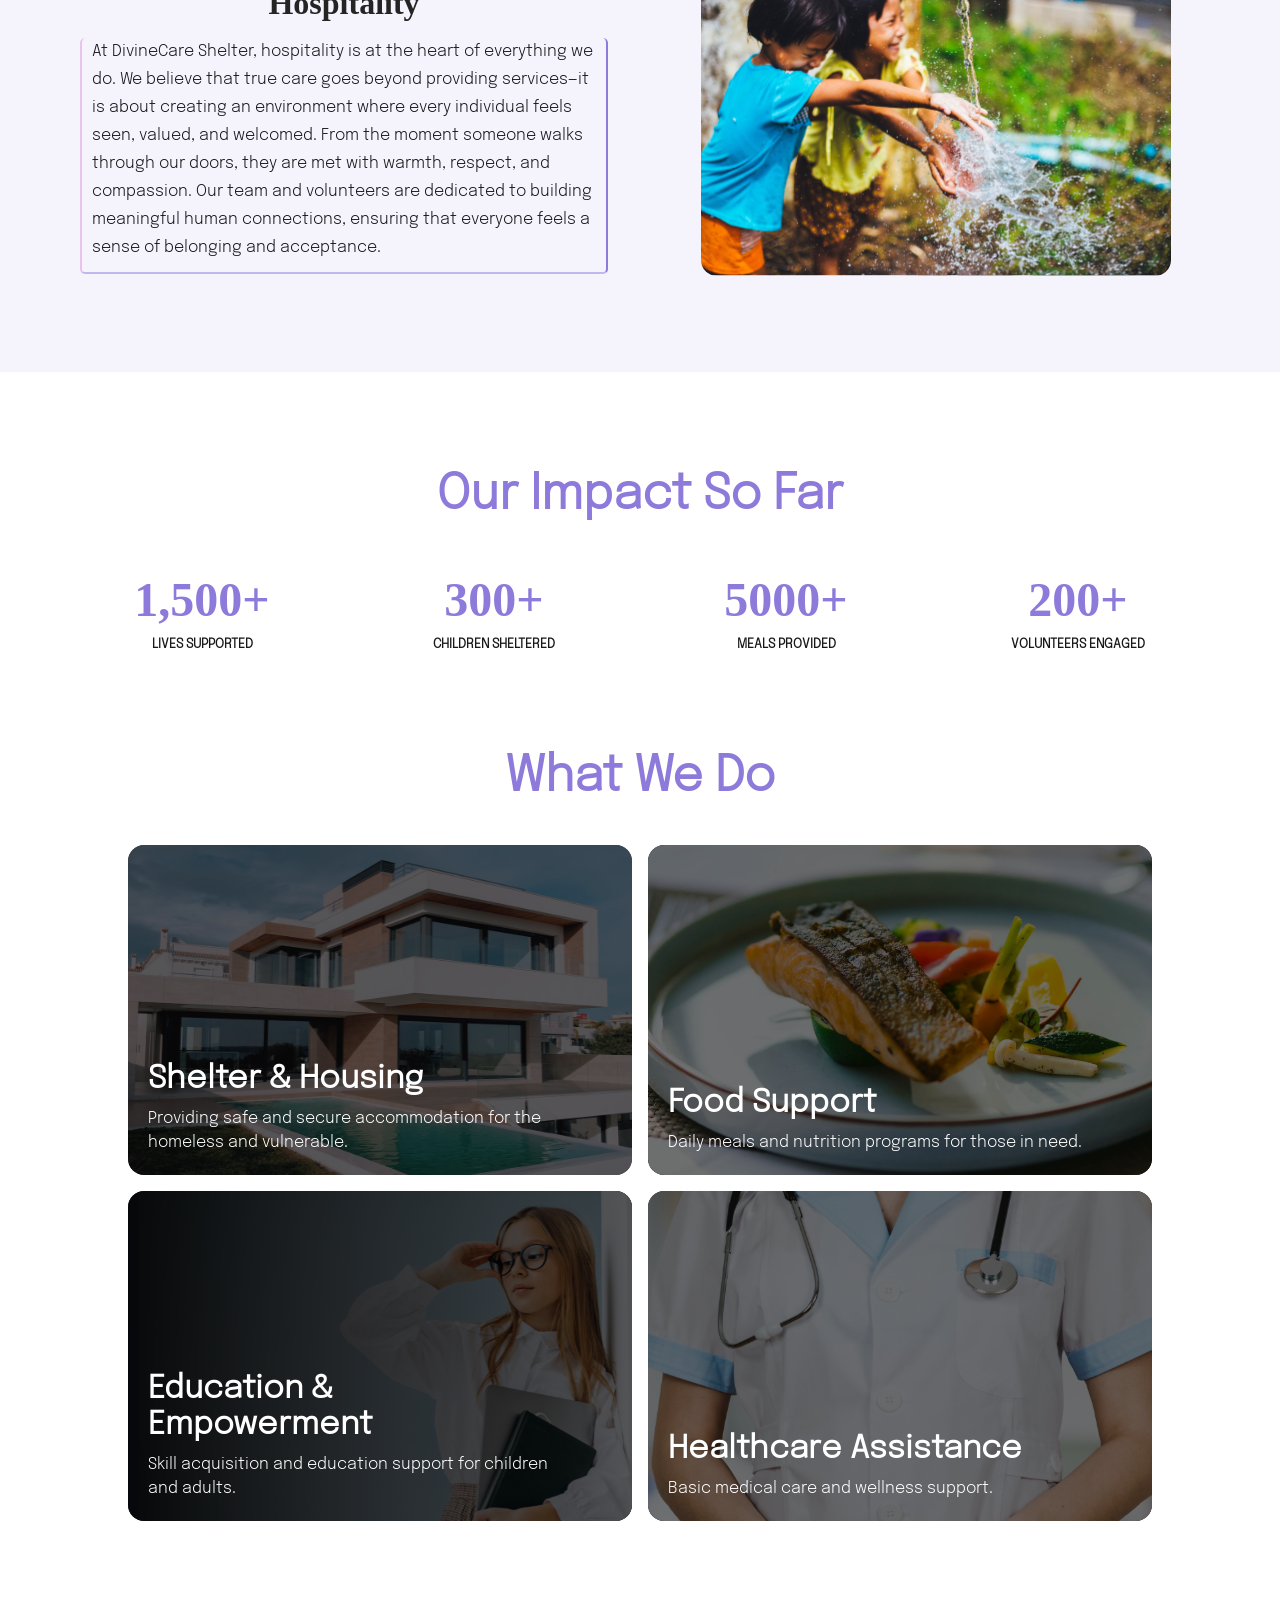
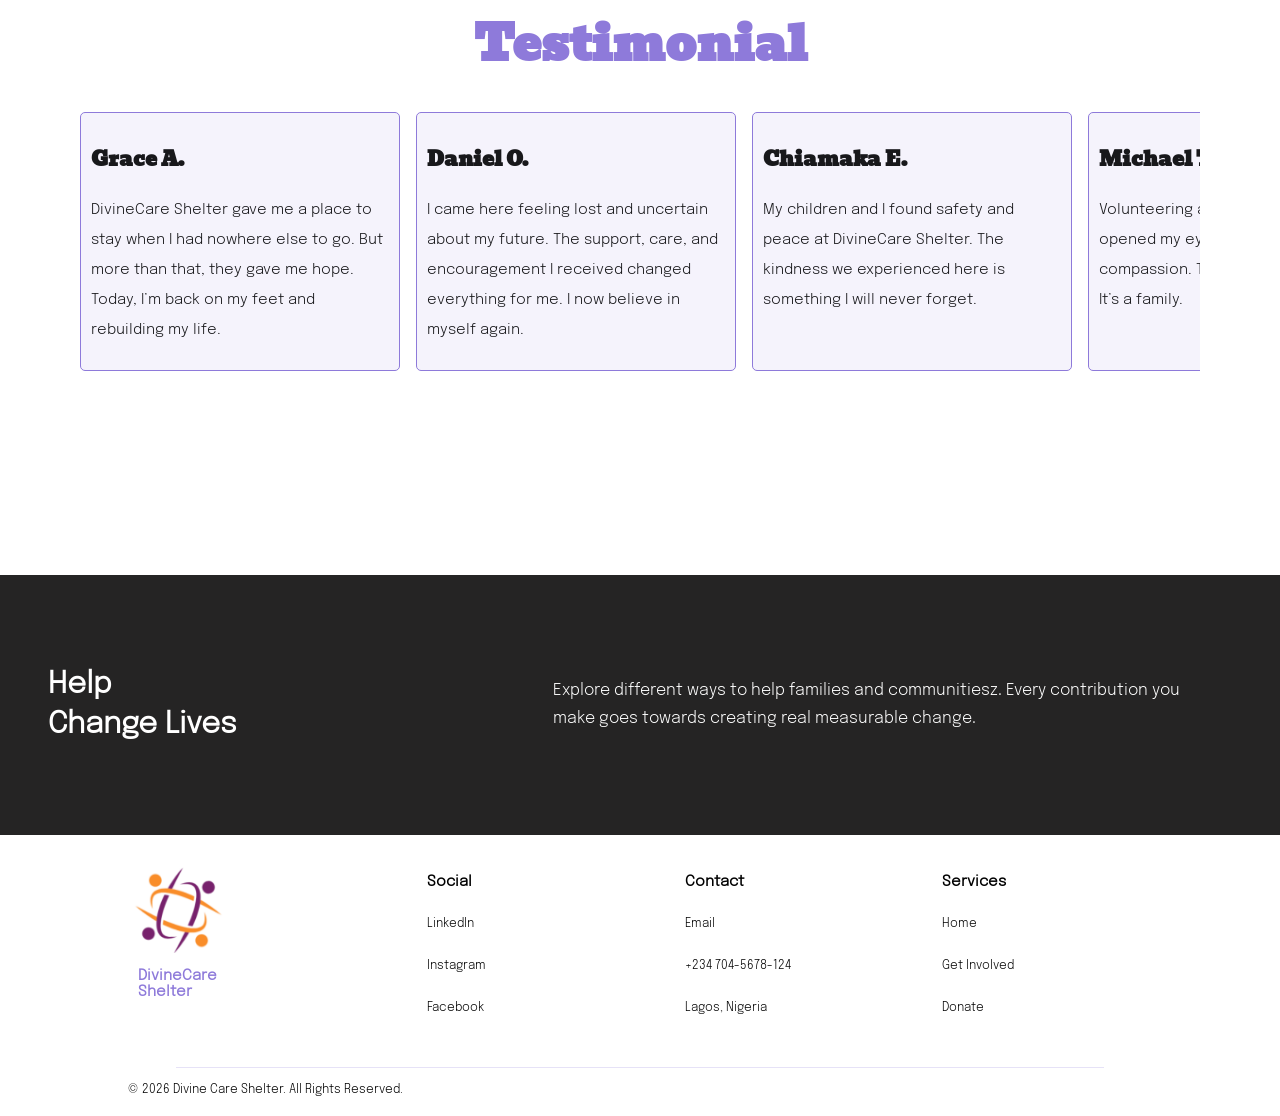
==== commit d52ef0ee: "More update" ====
--- a/index.html
+++ b/index.html
@@ -350,7 +350,7 @@
 
 
         <section class="last-part">
-            <section>
+            <section class="the-link">
                 <div class="just-text-sec explore">
                     <a href="donate.html"><h3 class="explore-h">Help <br>Change Lives</h3></a>
                     
--- a/style.css
+++ b/style.css
@@ -538,6 +538,11 @@
     align-items: center;
     background-color: #252424;
 
+}
+
+.the-link{
+    display: flex;
+    justify-content: center;
 }
 
 .just-text-sec a{
@@ -1466,6 +1471,11 @@
 
 }
 
+nav a{
+    text-decoration: none;
+}
+
+
 ul a{
     text-decoration: none;
     font-family: "Epilogue Light";
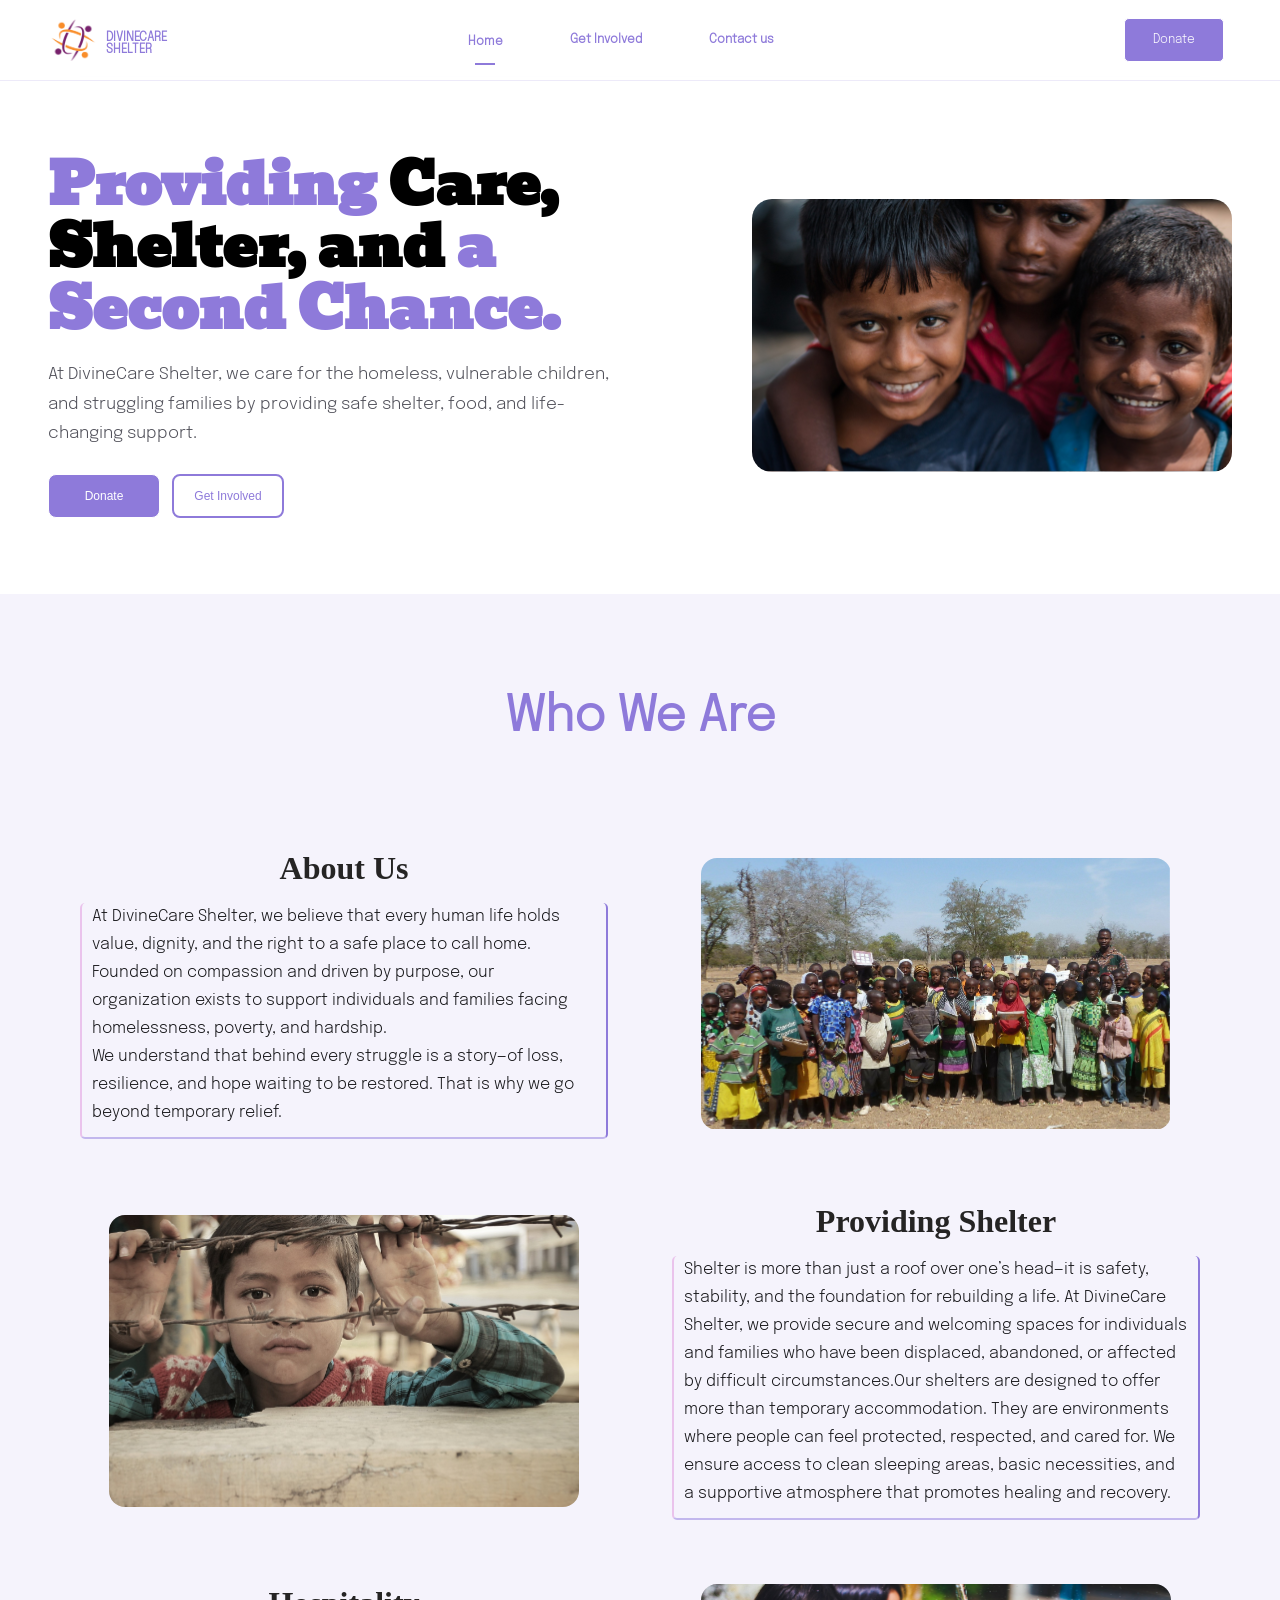
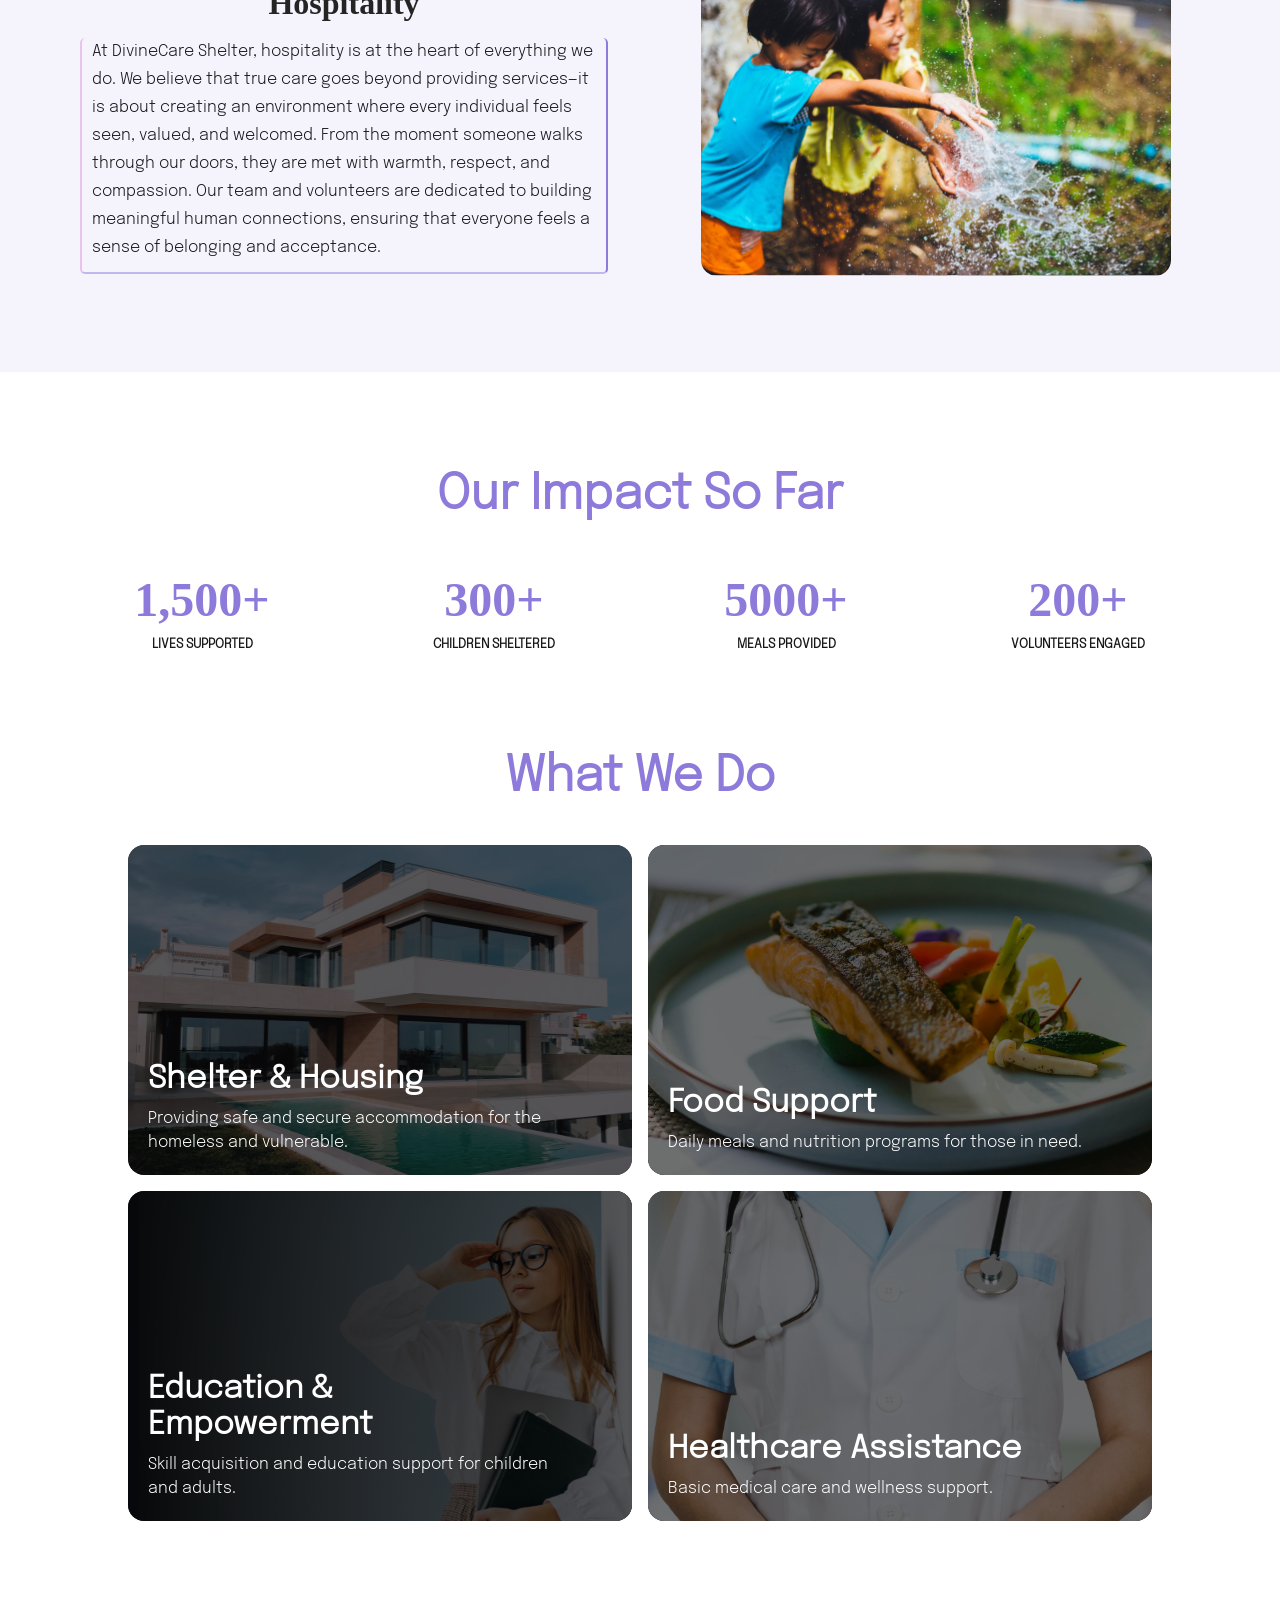
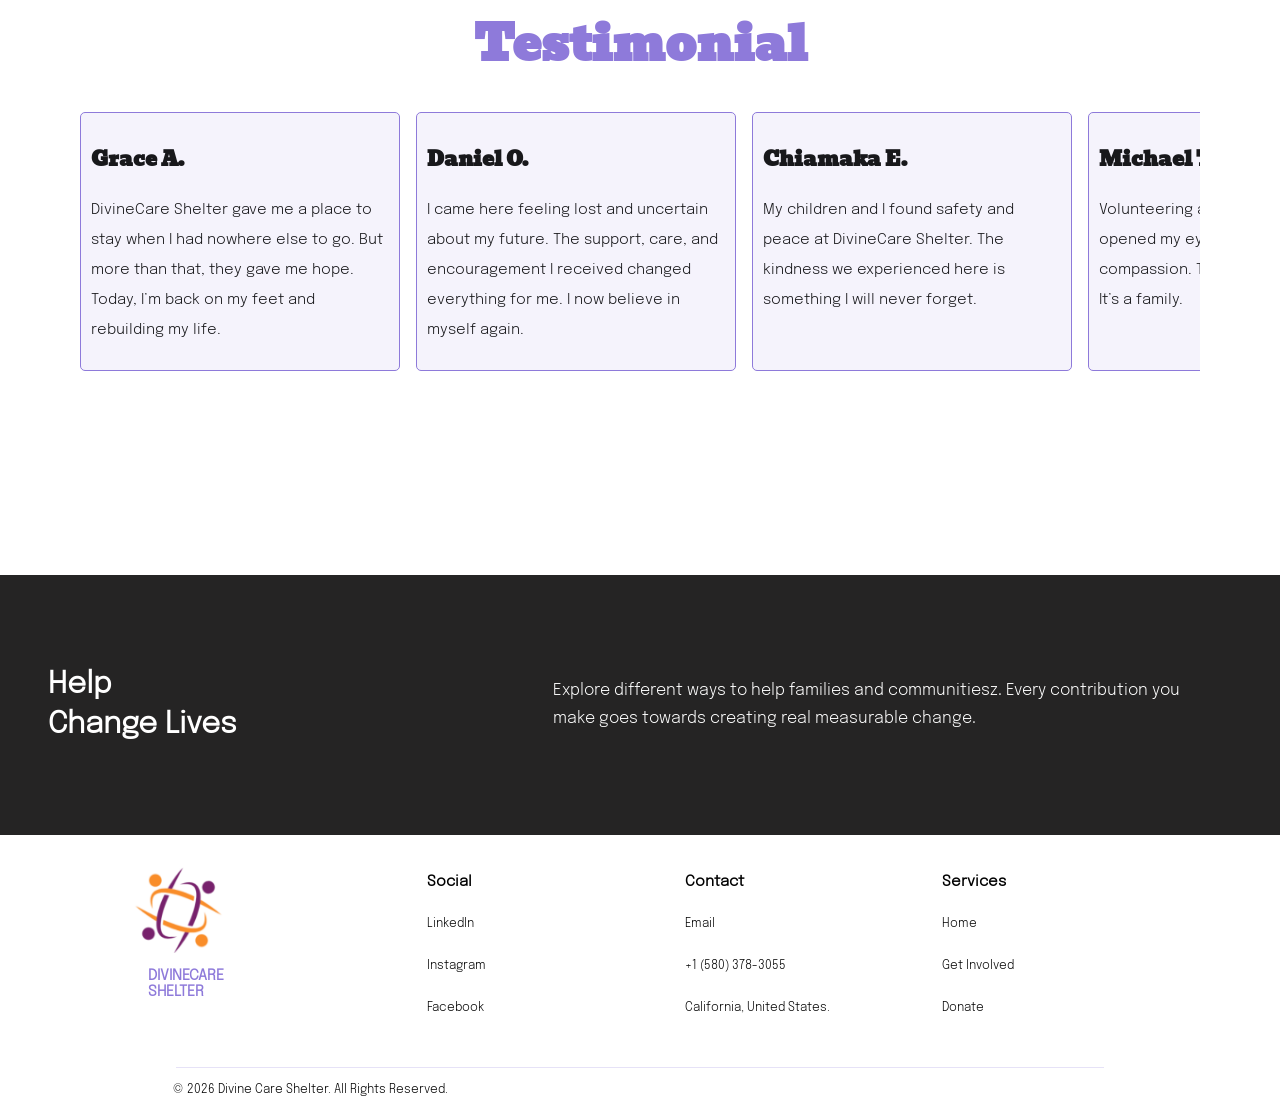
==== commit a9d518bb: "Refining" ====
--- a/index.html
+++ b/index.html
@@ -16,7 +16,7 @@
         <nav>
             <div class="logo">
                 <img src="Assets/images/ngo_Logo.png" alt="LOGO">
-                <h3>DivineCare Shelter</h3>
+                <h3>DIVINECARE SHELTER</h3>
             </div>
             <ul>
                 <div class="home-border">
@@ -32,8 +32,11 @@
 
         <section class="nav-two">
             <div class="logo-two">
-                <img src="Assets/images/ngo_Logo.png" alt="LOGO">
-                <h3>DivineCare <br> Shelter</h3>
+                <a href="index.html">
+                    <img src="Assets/images/ngo_Logo.png" alt="LOGO">
+                    <h3>DIVINECARE <br> SHELTER</h3>
+                </a>
+                
             </div>
 
             <div class="menu">
@@ -361,7 +364,7 @@
             <section class="last-sec" id="contactUs">
                 <div class="text-logo">
                     <img src="Assets/images/ngo_Logo.png" alt="">
-                    <h3>DivineCare Shelter</h3>
+                    <h3>DIVINECARE SHELTER</h3>
                 </div>
                 
                 <div class="last-sec-list">
@@ -377,8 +380,8 @@
                     <ul class="the-list" id="contact-sec">
                         <li class="heading">Contact</li>
                         <a href="mailto:support@divinecareshelter.com"><li>Email</li></a>
-                        <a href="index.html"><li>+234 704-5678-124</li></a>
-                        <a href="index.html"><li>Lagos, Nigeria</li></a>    
+                        <a href="index.html"><li>+1 (580) 378-3055</li></a>
+                        <a href="index.html"><li>California, United States.</li></a>    
                     </ul>
                 </div>
 
@@ -411,7 +414,7 @@
             <section class="last-sec-two" id="contactUs">
                 <div class="text-logo-two">
                         <img src="Assets/images/ngo_Logo.png" alt="">
-                        <h3>DivineCare Shelter</h3>
+                        <h3>DIVINECARE SHELTER</h3>
                     </div>
                 <div class="top-sec-two">
                 
@@ -428,8 +431,8 @@
                          <ul class="the-list-two" id="contact-sec-two">
                             <li class="heading-two">Contact</li>
                             <a href="mailto:support@divinecareshelter.com"><li>Email</li></a>
-                            <a href="index.html"><li>+234 704-5678-124</li></a>
-                            <a href="index.html"><li>Lagos, Nigeria</li></a>    
+                            <a href="index.html"><li>+1 (580) 378-3055</li></a>
+                            <a href="index.html"><li>California, United States.</li></a>    
                         </ul>
                     </div>
                 </div>
--- a/style.css
+++ b/style.css
@@ -68,6 +68,7 @@
 .logo > h3{
     font-size: 12px;
     width: 20px;
+    margin-top: 20px;
 }
 
 nav img{
@@ -113,6 +114,10 @@
     width: 20px;
     height: 2px;
     margin-left: 17px;
+}
+
+nav a{
+    text-decoration: none;
 }
 
 nav a button{
@@ -594,7 +599,7 @@
     color: #8E7ADA;
     font-size: 15px;
     width: 25px;
-    padding-left: 10px;
+    padding-left: 20px;
 }
 
 .last-sec-list{
@@ -626,9 +631,14 @@
     color: #000000;
 }
 
+footer p{
+    padding-left: 45px;
+}
+
 hr{
     color: #8E7ADA;
     width: 100%;
+    padding-right: 40px;
 }
 
 
@@ -677,6 +687,12 @@
         gap: 10px;
     }
 
+    .logo-two a{
+        display: flex;
+        align-items: center;
+        text-decoration: none;
+    }
+
     .logo-two img{
         width: 50px;
     }
@@ -1357,7 +1373,7 @@
 
 .text-logo-two h3{
     color: #8E7ADA;
-    font-size: 15px;
+    font-size: 20px;
     width: 25px;
     padding-left: 10px;
 }
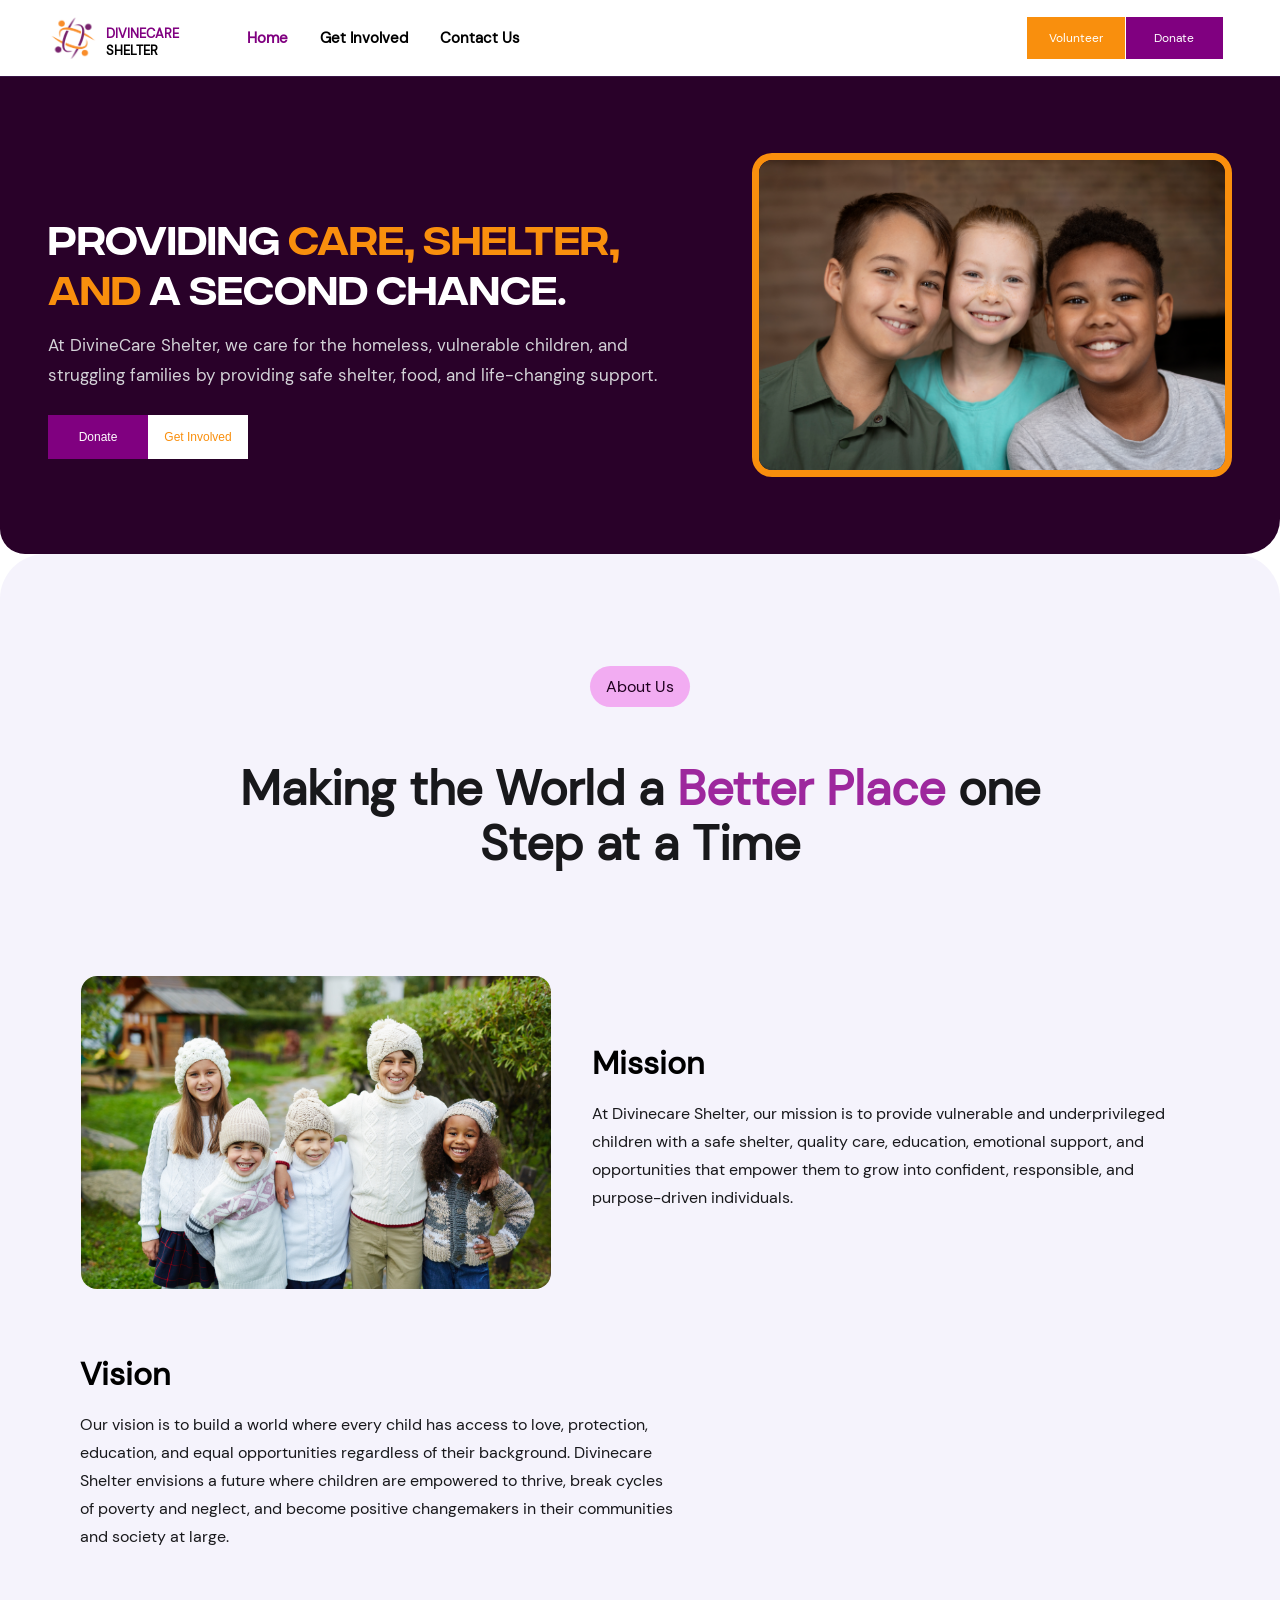
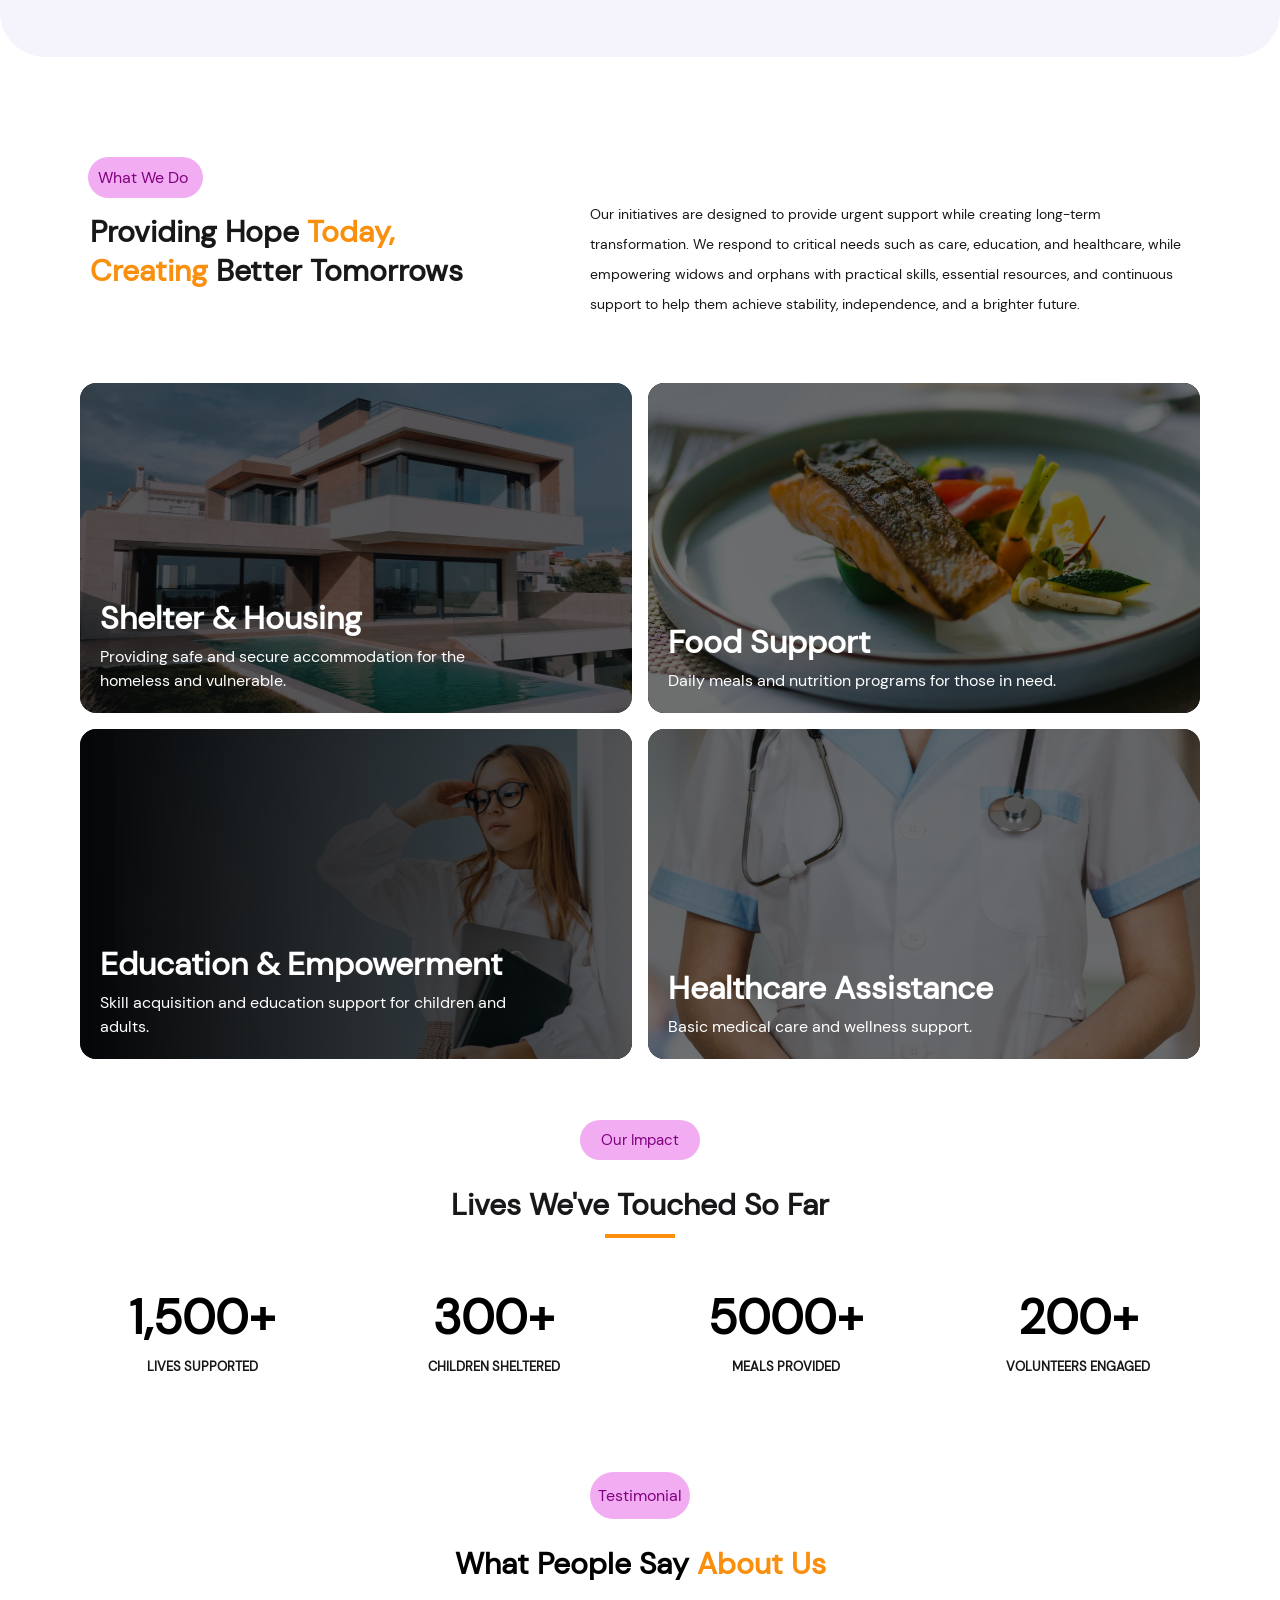
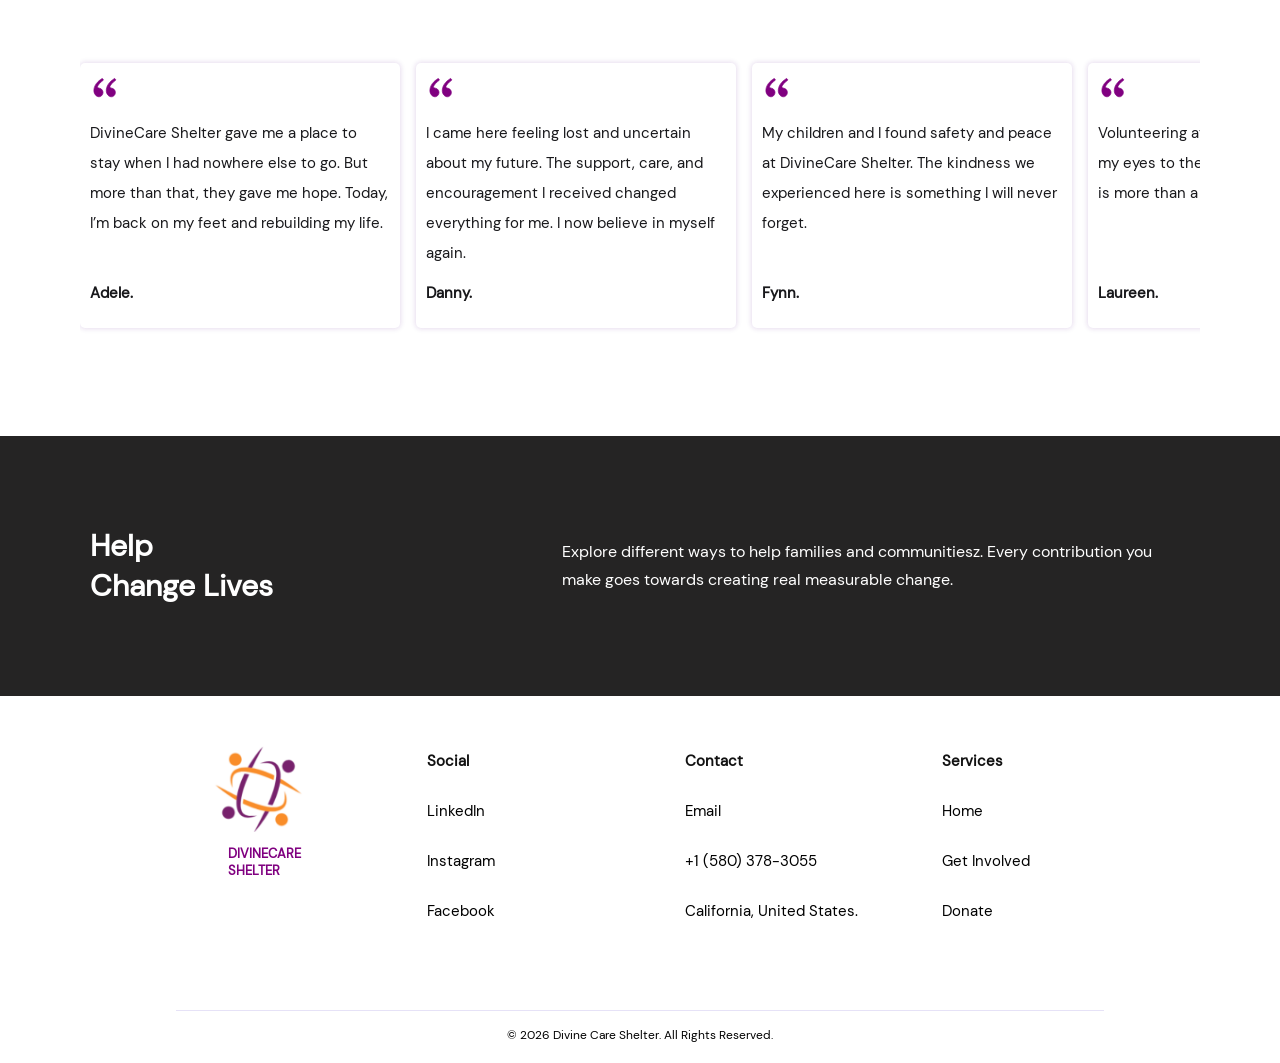
==== commit 73cc0fe1: "Updated" ====
--- a/index.html
+++ b/index.html
@@ -16,19 +16,22 @@
         <nav>
             <div class="logo">
                 <img src="Assets/images/ngo_Logo.png" alt="LOGO">
-                <h3>DIVINECARE SHELTER</h3>
-            </div>
-            <ul>
-                <div class="home-border">
-                    <a href="index.html"><li class="home">Home</li></a>
-                    <div class="border"></div>
-                </div>
-                <a href="getInvolved.html"><li>Get Involved</li></a>
-                <a href="#contactUs">Contact us</a>
-            </ul>
-            <a href="donate.html"><button id="donate-btn">Donate</button></a>
+                <h3>DIVINECARE <span>SHELTER</span></h3>
+                <ul>
+                    <div class="home-border">
+                        <a href="index.html"><li class="home">Home</li></a>
+                    </div>
+                    <a href="getInvolved.html"><li class="get-btn">Get Involved</li></a>
+                    <a href="contactUs.html"><li class="vol-btn"> Contact Us</li></a>
+                </ul>
+            </div>
+            
+            <div class="just-btn">
+                <a href="mailto:support@divinecareshelter.com"><button id="contact-btn">Volunteer</button></a>
+                <a href="donate.html"><button id="donate-btn">Donate</button></a>
+            </div>
+            
         </nav>
-        <hr>
 
         <section class="nav-two">
             <div class="logo-two">
@@ -42,15 +45,16 @@
             <div class="menu">
                 <a href="donate.html"><button class="mobile-donate-btn">Donate</button></a>
                 <button class="mobile-menu-toggle" type="button" aria-label="Open navigation menu" aria-expanded="false" aria-controls="mobile-nav-links">
-                    <img src="Assets/images/menu.svg" alt="" aria-hidden="true">
+                    <img src="Assets/images/menu-icons.png" alt="" aria-hidden="true">
                 </button>
             </div>
 
             <div class="mobile-nav-links" id="mobile-nav-links" aria-hidden="true">
                 <a href="index.html" class="active">Home</a>
                 <a href="getInvolved.html">Get Involved</a>
-                <a href="#contactUs">Contact us</a>
+                <a href="contactUs.html">Contact us</a>
                 <a href="donate.html">Donate</a>
+                <a href="mailto:support@divinecareshelter.com">Volunteer</a>
             </div>
         </section>
 
@@ -62,183 +66,102 @@
                     providing safe shelter, food, and life-changing support.
                 </p>
 
-                <div class="btn">
+                <div class="hero-btn">
                     <a href="donate.html"><button class="dt-btn ">Donate</button></a>
                     <a href="getInvolved.html"><button class="the-btn">Get Involved</button></a>
                     
                 </div>
             </div>
-                <img src="Assets/images/children.svg" alt="">
+                <img src="Assets/images/orphan-ten.jpg" alt="">
         </section>
 
         <section class="img-text-bg">
             <div class="about">
-                <h3>Who We Are</h3>
+                <p>About Us</p>
+                <h3>Making the World a <span>Better Place</span> one Step at a Time</h3>
                 <div class="img-text first" >
+                    <img src="Assets/images/orphan-nine.jpg" alt="" id="first">
                     <div class="p-h" >
-                        <h4>About Us</h4>
-                        <p>At DivineCare Shelter, we believe that every human life holds 
-                            value, dignity, and the right to a safe place to
-                            call home. Founded on compassion and driven by purpose,
-                            our organization exists to support individuals and families
-                            facing homelessness, poverty, and hardship. <br>
-                            We understand that behind every struggle is a story—of
-                            loss, resilience, and hope waiting to be restored. 
-                            That is why we go beyond temporary relief. 
-                        </p>
-                    </div>
-                    <img src="Assets/images/children-group.svg" alt="" id="first">
-                </div>
+                        <h4>Mission</h4>
+                        <p>At Divinecare Shelter, our mission is to provide vulnerable and 
+                            underprivileged children with a safe shelter, quality care, education, 
+                            emotional support, and opportunities that empower them to grow into 
+                            confident, responsible, and purpose-driven individuals. 
+                        </p>
+                    </div>
+                    
+                </div>
+
 
                 <div class="img-text second">
-                    <img src="Assets/images/child.svg" alt="">
+                    
                     <div class="p-h">
-                        <h4>Providing Shelter</h4>
-                        <p>Shelter is more than just a roof over one’s head—it is safety,
-                            stability, and the foundation for rebuilding a life. At DivineCare
-                            Shelter, we provide secure and welcoming spaces for individuals
-                            and families who have been displaced, abandoned, or 
-                            affected by difficult circumstances.Our shelters are designed 
-                            to offer more than temporary accommodation. 
-                            They are environments where people can feel protected, 
-                            respected, and cared for. We ensure access to clean sleeping areas, 
-                            basic necessities, and a supportive atmosphere that promotes healing and recovery.
-                        </p>
-                    </div>
-                    
-                </div>
-                <div class="img-text" id="third">
-                    <div class="p-h">
-                        <h4>Hospitality</h4>
-                        <p>At DivineCare Shelter, hospitality is at the heart of everything we do. We believe that true care goes beyond providing services—it is about creating an environment where every individual feels seen, valued, and welcomed.
-                            From the moment someone walks through our doors, they are met with warmth, respect, and compassion. Our team and volunteers are dedicated to building meaningful human connections, ensuring that everyone feels a sense of belonging and acceptance.
-                        </p>
-                    </div>
-                    <img src="Assets/images/kids-water.svg" alt="">
-                </div>
+                        <h4>Vision</h4>
+                        <p>Our vision is to build a world where every child has access to love, 
+                            protection, education, and equal opportunities regardless of their background. 
+                            Divinecare Shelter envisions a future where children are empowered to thrive, 
+                            break cycles of poverty and neglect, and become positive changemakers in their communities and society at large.
+                        </p>
+                    </div>
+                    <img src="Assets/images/orphan-eleven.jpg" alt="" class="second-img">
+                </div>
+
             </div>
         </section>
 
         <section class="img-text-bg-two">
             <div class="about-two">
-                <h3>Who We Are</h3>
-                <div class="img-text-two" id="first-two">
-                    <div class="p-h-two" >
-                        <h4>About Us</h4>
-                        <img src="Assets/images/children-group.svg" alt="">
-                        <p>At DivineCare Shelter, we believe that every human life holds 
-                            value, dignity, and the right to a safe place to
-                            call home. Founded on compassion and driven by purpose,
-                            our organization exists to support individuals and families
-                            facing homelessness, poverty, and hardship. <br>
-                            We understand that behind every struggle is a story—of
-                            loss, resilience, and hope waiting to be restored. 
-                            That is why we go beyond temporary relief. 
-                        </p>
-                    </div>
-                </div>
-
-                <div class="img-text-two second-two">
-                    <div class="p-h-two">
-                        <h4>Providing Shelter</h4>
-                        <img src="Assets/images/child.svg" alt="">
-                        <p>Shelter is more than just a roof over one’s head—it is safety,
-                            stability, and the foundation for rebuilding a life. At DivineCare
-                            Shelter, we provide secure and welcoming spaces for individuals
-                            and families who have been displaced, abandoned, or 
-                            affected by difficult circumstances.Our shelters are designed 
-                            to offer more than temporary accommodation. 
-                            They are environments where people can feel protected, 
-                            respected, and cared for. We ensure access to clean sleeping areas, 
-                            basic necessities, and a supportive atmosphere that promotes healing and recovery.
-                        </p>
-                    </div>
-                    
-                </div>
-                <div class="img-text-two" id="third-two">
-                    <div class="p-h-two">
-                        <h4>Hospitality</h4>
-                        <img src="Assets/images/kids-water.svg" alt="">
-                        <p>At DivineCare Shelter, hospitality is at the 
-                            heart of everything we do. We believe that 
-                            true care goes beyond providing services—it 
-                            is about creating an environment where every
-                             individual feels seen, valued, and welcomed.
-                            From the moment someone walks through our 
-                            doors, they are met with warmth, respect, 
-                            and compassion. Our team and volunteers are 
-                            dedicated to building meaningful human 
-                            connections, ensuring that everyone feels 
-                            a sense of belonging and acceptance.
-                        </p>
-                    </div>
-                </div>
-            </div>
-        </section>
-
-        <section class="impact">
-            <h3>Our Impact So Far</h3>
-
-            <div class="number">
-                <div>
-                    <h4>1,500+</h4>
-                    <p>Lives Supported</p>
-                </div>
-
-                <div>
-                    <h4>300+</h4>
-                    <p>Children Sheltered</p>
-                </div>
-
-                 <div>
-                    <h4>5000+</h4>
-                    <p>Meals Provided</p>
-                </div>
-
-                <div>
-                    <h4>200+</h4>
-                    <p>Volunteers Engaged</p>
-                </div>
-                
-            </div>
-        </section>
-
-        <section class="impact-two">
-            <h3>Our Impact So Far</h3>
-
-            <div class="number-two">
-                <div class="first-number">
-                    <div>
-                        <h4>1,500+</h4>
-                        <p>Lives Supported</p>
-                    </div>
-
-                    <div>
-                        <h4>300+</h4>
-                        <p>Children Sheltered</p>
-                    </div>
-                </div>
-
-                <div class="second-number">
-                    <div>
-                        <h4>5000+</h4>
-                        <p>Meals Provided</p>
-                    </div>
-
-                    <div>
-                        <h4>200+</h4>
-                        <p>Volunteers Engaged</p>
-                    </div>
-                </div>
-                
-            </div>
-        </section>
-
-        <div class="what-we-do">
-            <h3>What We Do</h3>
+                <p>About Us</p>
+                <h3>Making the World a <span>Better Place</span> one Step at a Time</h3>
+                
+                <div class="img-text-two first" >
+                    <img src="Assets/images/orphan-nine.jpg" alt="" id="first">
+                    <div class="p-h" >
+                        <h4>Mission</h4>
+                        <p>At Divinecare Shelter, our mission is to provide vulnerable and 
+                            underprivileged children with a safe shelter, quality care, education, 
+                            emotional support, and opportunities that empower them to grow into 
+                            confident, responsible, and purpose-driven individuals. 
+                        </p>
+                    </div>
+                    
+                </div>
+
+                <div class="img-text-two second">
+                    <img src="Assets/images/orphan-eleven.jpg" alt="" class="second-img">
+                    <div class="p-h">
+                        <h4>Vision</h4>
+                        <p>Our vision is to build a world where every child has access to love, 
+                            protection, education, and equal opportunities regardless of their background. 
+                            Divinecare Shelter envisions a future where children are empowered to thrive, 
+                            break cycles of poverty and neglect, and become positive changemakers in their communities and society at large.
+                        </p>
+                    </div>
+                </div>
+
+            </div>
+        </section>
+
+        <div class="service-section">
+            <div class="what-we-do">
+                <p>What We Do</p>
+            </div>
+
+            <div class="providing">
+                <h3>Providing Hope <span>Today, Creating</span> Better Tomorrows</h3>
+                <p>Our initiatives are designed to provide urgent support while creating 
+                    long-term transformation. We respond to critical needs such as care, 
+                    education, and healthcare, while empowering widows and orphans with practical skills, 
+                    essential resources, and continuous support to help them achieve stability, 
+                    independence, and a brighter future.
+                </p>
+            </div>
         </div>
 
+        
+
         <section class="the-img">
+            <!-- <p>Our Services</p> -->
             <div class="top">
                 <div class="gradient">
                     <div class="underlay"></div>
@@ -283,70 +206,155 @@
             </div>
             
         </section>
+
+        <section class="impact">
+            <div class="impact-text">
+                <p>Our Impact</p>
+                <div class="the-impact">
+                    <h3>Lives We've Touched So Far</h3>
+                    <div class="orange"></div>
+                </div>
+            </div>
+            
+            
+
+            <div class="number">
+                <div>
+                    <h4>1,500+</h4>
+                    <p>Lives Supported</p>
+                </div>
+
+                <div>
+                    <h4>300+</h4>
+                    <p>Children Sheltered</p>
+                </div>
+
+                 <div>
+                    <h4>5000+</h4>
+                    <p>Meals Provided</p>
+                </div>
+
+                <div>
+                    <h4>200+</h4>
+                    <p>Volunteers Engaged</p>
+                </div>
+                
+            </div>
+        </section>
+
+        <section class="impact-two">
+            <div class="impact-text">
+                <p>Our Impact</p>
+                <div class="the-impact">
+                    <h3>Lives We've Touched So Far</h3>
+                    <div class="orange"></div>
+                </div>
+            </div>
+
+            <div class="number-two">
+                <div class="first-number">
+                    <div>
+                        <h4>1,500+</h4>
+                        <p>Lives Supported</p>
+                    </div>
+
+                    <div>
+                        <h4>300+</h4>
+                        <p>Children Sheltered</p>
+                    </div>
+                </div>
+
+                <div class="second-number">
+                    <div>
+                        <h4>5000+</h4>
+                        <p>Meals Provided</p>
+                    </div>
+
+                    <div>
+                        <h4>200+</h4>
+                        <p>Volunteers Engaged</p>
+                    </div>
+                </div>
+                
+            </div>
+        </section>
+
+
         
 
         <div class="testimony">
-            <h3>Testimonial</h3>
+            <p>Testimonial</p>
+        </div>
+
+        <div class="sub-text">
+            <p>What People Say <span>About Us</span></p>
         </div>
         
         <section class="testimonial">
             <div class="testify" id="first-testifier">
-                <h3>Grace A.</h3>
+                <img src="Assets/images/quote-svgrepo-com.svg" alt="">
                 <p>DivineCare Shelter gave me a place to stay 
                     when I had nowhere else to go. But more than
                      that, they gave me hope. Today, I’m 
                      back on my feet and rebuilding my life.
                 </p>
-            </div>
-
-            <div class="testify">
-                <h3>Daniel O.</h3>
+                <h3>Adele.</h3>
+            </div>
+
+            <div class="testify">
+                <img src="Assets/images/quote-svgrepo-com.svg" alt="">
                 <p>I came here feeling lost and uncertain
                      about my future. The support, care, and 
                      encouragement I received changed 
                      everything for me. I now believe in myself again.
                 </p>
-            </div>
-
-            <div class="testify">
-                <h3>Chiamaka E.</h3>
+                <h3>Danny.</h3>
+            </div>
+
+            <div class="testify">
+                <img src="Assets/images/quote-svgrepo-com.svg" alt="">
                 <p>
                     My children and I found safety and peace at DivineCare
                      Shelter. The kindness we experienced here is something I will never forget.
                 </p>
-            </div>
-
-            <div class="testify">
-                <h3>Michael T.</h3>
+                <h3>Fynn.</h3>
+            </div>
+
+            <div class="testify">
+                <img src="Assets/images/quote-svgrepo-com.svg" alt="">
                 <p>
                     Volunteering at DivineCare Shelter opened my 
                     eyes to the power of compassion. This is more 
                     than a shelter. It’s a family.
                 </p>
-            </div>
-
-            <div class="testify">
-                <h3>Fatima S.</h3>
+                <h3>Laureen.</h3>
+            </div>
+
+            <div class="testify">
+                <img src="Assets/images/quote-svgrepo-com.svg" alt="">
                 <p>
                     I received not just shelter, but support that 
                     helped me learn new skills and start again. 
                     DivineCare truly cares about people.
                 </p>
-            </div>
-
-            <div class="testify">
-                <h3>Emmanuel K.</h3>
+                <h3>Sasha.</h3>
+            </div>
+
+            <div class="testify">
+                <img src="Assets/images/quote-svgrepo-com.svg" alt="">
                 <p>The environment here is peaceful 
                     and welcoming. They treat everyone with 
                     dignity and respect, no matter your situation.
                 </p>
-            </div>
-
-            <div class="testify">
-                <h3>Blessing N..</h3>
+                <h3>Ema.</h3>
+            </div>
+
+            <div class="testify">
+                <img src="Assets/images/quote-svgrepo-com.svg" alt="">
                 <p>DivineCare Shelter didn’t just help me survive, they
                      helped me believe in a better future. I’m forever grateful.
                 </p>
+                <h3>Nuel.</h3>
             </div>
 
         </section>
@@ -364,7 +372,7 @@
             <section class="last-sec" id="contactUs">
                 <div class="text-logo">
                     <img src="Assets/images/ngo_Logo.png" alt="">
-                    <h3>DIVINECARE SHELTER</h3>
+                    <h3>DIVINECARE <br>SHELTER</h3>
                 </div>
                 
                 <div class="last-sec-list">
--- a/style.css
+++ b/style.css
@@ -19,6 +19,30 @@
 @font-face {
     font-family: "Bebas Neue Regular";
     src: url('Assests/fonts/bebas_neue/BebasNeue-Regular.otf') format('opentype');
+    font-weight: 400;
+    font-display: swap;
+    font-style: normal;
+}
+
+@font-face {
+    font-family: "IntegralCF";
+    src: url('Assets/fonts/Integral-CF-Font-Family/Fontspring-DEMO-integralcf-regular.otf') format('opentype');
+    font-weight: 700;
+    font-display: swap;
+    font-style: normal;
+}
+
+@font-face {
+    font-family: "Satoshi";
+    src: url('/Assests/fonts/Satoshi-Variable/Satoshi-Variable.ttf') format('truetype');
+    font-weight: 500;
+    font-display: swap;
+    font-style: normal;
+}
+
+@font-face {
+    font-family: "DM Sans";
+    src: url('Assets/fonts/DM-Sans-Font/DMSans-Regular.ttf') format('truetype');
     font-weight: 400;
     font-display: swap;
     font-style: normal;
@@ -60,60 +84,60 @@
 .logo{
     display: flex;
     align-items: center;
-    font-family: "Epilogue Light";
-    color:  #8E7ADA;
+    font-family: "DM Sans";
+    color:  #800080;
+    gap: 50px;
     /* margin-left: 25px; */
 }
 
 .logo > h3{
-    font-size: 12px;
+    font-size: 13px;
+    width: 50px;
+    margin-top: 20px;
+    
+}
+
+.logo span{
+    color: #000000;
+
+}
+nav img{
     width: 20px;
-    margin-top: 20px;
-}
-
-nav img{
-    width: 50px;
 }
 
 nav ul {
     display: flex;
     align-items: center;
-    gap: 100px;
-    font-family: "Epilogue Light";
+    font-family: "DM Sans";
     list-style: none;
-    font-size: 13px;
+    font-size: 20px;
     font-weight: 700;
-
+    position: relative;
+    left: 40px;
 }
 
 ul a{
     text-decoration: none;
-    font-family: "Epilogue Light";
+    font-family: "DM Sans";
     background-color: #ffffff;
-    color:  #8E7ADA;
+    color:  #000000;
     padding: 10px;
-    font-size: 12px;
+    font-size: 15px;
     cursor: pointer;
     text-align: center;
+    align-items: center;
+}
+
+.vol-btn{
+    position: relative;
+    right: 35px;
 }
 
 .home{
-    color:  #8E7ADA;
+    color:  #800080;
     cursor: pointer;
-    margin-bottom: -9px;
-}
-
-.home-border{
-    display: flex;
-    flex-direction: column;
-    margin-bottom: 10px;
-}
-
-.border{
-    background-color:  #8E7ADA;
-    width: 20px;
-    height: 2px;
-    margin-left: 17px;
+    position: relative;
+    left: 35px;
 }
 
 nav a{
@@ -121,28 +145,34 @@
 }
 
 nav a button{
-    font-family: "Epilogue Light";
-    background-color:  #8E7ADA;
+    font-family: "DM Sans";
+    background-color: #800080;
     color: #ffffff;
     border: 1px solid #ffffff;
     width: 100px;
-    border-radius: 5px;
     padding: 10px;
     font-size: 12px;
     cursor: pointer;
     /* margin-right: 20px; */
 }
 
+#contact-btn{
+    position: relative;
+    background-color:  #f98f0d;
+    left: 22px;
+}
+
+#contact-btn:hover{
+    border: 2px solid #f98f0d;
+    background-color: #ffffff;
+    color: #f98f0d;
+}
+ 
+
 #donate-btn:hover{
     background-color: #ffffff;
-    color: #8E7ADA;
-    border: 2px solid #8E7ADA;
-}
-
-hr{
-    width: 100%;
-    margin: 0px auto;
-    color: #a7a2a297;
+    color: #800080;
+    border: 2px solid #800080;
 }
 
 /* HERO SECTION */
@@ -155,6 +185,10 @@
     padding-left: 50px;
     padding-right: 60px;
     padding-top: 50px;
+    background-color: #290129;
+    /* background-color: #F8F6FF; */
+    border-bottom-left-radius: 25px;
+    border-bottom-right-radius: 35px;
 }
 
 .intro{
@@ -163,201 +197,152 @@
 }
 
 .intro h3{
-    font-family: "Bevan";
-    color: #8E7ADA;
-    font-size: 45px;
+    font-family: "IntegralCF", sans-serif;
+    color: #ffffff;
+    font-size: 40px;
     margin-bottom: 20px;
     line-height: 50px;
+    text-transform: capitalize;
 }
 
 .intro span{
-    color: #000000;
+    color: #f98f0d;
 }
 
 .intro p{
-    font-family: "Epilogue Light";
+    font-family: "DM Sans";
     font-size: 12px;
-    color: #252424;
+    color: #dbd9de;
     line-height: 25px;
     width: 400px;
     padding-bottom: 5px;
 }
 
-.btn{
+.hero-btn{
     display: flex;
     align-items: center;
-    gap: 20px;
+    font-family: "DM Sans";
 }
 
 .dt-btn{
     width: 100px;
     text-align: center;
-    background-color: #8E7ADA;
+    background-color: #800080;
     color: #ffffff;
-    border: 1px solid #ffffff;
+    /* border: 1px solid #ffffff; */
     padding: 14px;
     font-size: 12px;
-    border-radius: 5px;
     cursor: pointer;
+    border-radius: 0px;
+    border: none;
 }
 
 .dt-btn:hover{
-    background-color: #7256df;
+    color: #800080;
+    border: 2px solid #800080;
+    background-color: #ffffff;
 }
 
 .the-btn{
     width: 100px;
     text-align: center;
     background-color: #ffffff;
-    color: #8E7ADA;
-    border: 2px solid #8E7ADA;
+    color: #f98f0d;
+    border: none;
+    /* border: 2px solid #f98f0d; */
     padding: 12px;
     font-size: 12px;
-    border-radius: 5px;
     cursor: pointer;
+    border-radius: 0px;
 }
 
 
 .the-btn:hover{
-    background-color: #eeeeee;
-    color: #8E7ADA;
-    border: 2px solid #8E7ADA;
+    color: #eeeeee;
+    background-color: #f98f0d;
+    border: 2px solid #ffffff;
 }
 
 .hero-section img{
     margin-top: 50px;
     height: 350px;
     border-radius: 20px;
-}
-
-/* ABOUT SECTION */
-
-.img-text-bg-two{
-    display: none;
-}
-
-.about{
-    display: grid;
-    margin-top: 50px;
-}
-
-.about h3{
-    text-align: center;
-    font-weight: 600;
-    color: #8E7ADA;
-    font-family: "Epilogue Light";
+    border: 7px solid #f98f0d;
+}
+
+/* WHAT WE DO */
+
+.what-we-do{
+    margin-top: 100px;
+    margin-bottom: 100px;
+    max-width: 900px;
+    margin-left: auto;
+    margin-right: auto;
+}
+
+.what-we-do p{
+    color: #800080;
+    background-color: #f2acf2;
+    padding: 10px;
+    border-radius: 25px;
+    width: 115px;
+    margin-top: 100px;
+    font-family: "DM Sans";
+}
+
+.service-section{
+    display: flex;
+    flex-direction: column;
+    max-width: 1200px;
+    margin: 0px auto;
+}
+.providing{
+    display: flex;
+    justify-content: space-between;
+    padding: 0px 50px;
+    margin-bottom: 50px;
+    gap: 50px;
+}
+
+.providing span{
+    color: #f98f0d;
+}
+.providing h3{
+    font-weight: 700;
+    font-family: "DM Sans";
     font-size: 30px;
-}
-
-.img-text-bg{
-    background-color: #d2caf03b;
-    position: relative;
-    margin: -5px;
-    gap: 100px;
-}
-
-.img-text{
-    display: flex;
-    justify-content: space-between;
-    padding: 20px 150px 100px 150px;
-    gap: 100px;
-}
-
-.img-text p{
-    width: 500px;
-    font-family: "Epilogue Light";
-    font-size: 15px;
-    line-height: 25px;
-    border-left: 2px solid #da7ad565;
-    border-right: 2px solid #8E7ADA;
-    border-bottom: 2px solid #8f7bde7f;
-    padding-left: 10px;
-    padding-right: 10px;
-    border-radius: 5px;
-    padding-bottom: 10px;
-}
-
-.p-h{
-    padding-left: 5px;
-    margin-top: -10px;
-}
-
-.p-h h4{
-    font-family: "Bebas Neue Pro";
-    font-size: 25px;
-    font-weight: 700;
-    color: #252424;
-    text-align: center;
-}
-
-.img-text img{
-    padding-top: 20px;
-    width:  400px;
-    border: none;
-}
-
-/* NUMBERS */
-
-.impact-two{
-    display: none;
-}
-
-.impact{
-    padding:100px 0px;
-}
-
-.impact > h3{
-    text-align: center;
-    font-size: 40px;
-    font-family: "Epilogue Light";
-    color: #8E7ADA;
-    margin-bottom: -20px;
-}
-
-.number{
-    display: flex;
-    justify-content: center;
-    gap: 100px;
-    align-items: center;
-}
-
-.number h4{
-    font-family: "Bebas Neue Pro";
-    font-size: 45px;
-    font-weight: 900;
-    text-align: center;
-    color: #8E7ADA;
-    width: 150px;
-    padding: 20px 0px;
-}
-
-.number p{
-    font-family: "Epilogue Light";
-    font-size: 13px;
-     text-align: center;
-     margin-top: -30px;
-     text-transform: uppercase;
-     font-weight: 700;
-}
-
-
-/* WHAT WE DO */
-
-.what-we-do{
-    text-align: center;
-    font-family: "Epilogue Light";
-    color: #8E7ADA;
-    margin-bottom: -50px;
-    font-size: 40px;
+    width: 400px;
+    margin-top: -2px;
+}
+
+.providing p{
+    font-family: "DM Sans";
+    width: 600px;
+    font-size: 14px;
+    line-height: 30px;
+    margin-top: -15px;
 }
 
 .the-img{
     display: grid;
     position: relative;
-    margin-left: 60px;
-    margin-top: -20px;
+    margin-left: 0px;
+    margin-top: 20px;
     z-index: 20px;
     gap: 5px;
+}
+
+.the-img > p{
+    text-align: center;
+    font-family: "DM Sans";
+    font-size: 15px;
+    color: #800080;
+    background-color: #f2acf2;
+    width: 120px;
+    margin-right: 250px;
+    padding: 13px;
+    margin: 30px auto 20px auto;
+    border-radius: 25px;
 }
 
 .top{
@@ -468,7 +453,7 @@
     color: #ffffff;
     width: 420px;
     left: 50px;
-    font-family: "Epilogue Light";
+    font-family: "DM Sans";
     z-index: 45;
 }
 
@@ -481,13 +466,210 @@
     line-height: 20px;
 }
 
+/* ABOUT SECTION */
+
+.img-text-bg-two{
+    display: none;
+}
+
+.about{
+    display: grid;
+    margin-top: 20px;
+}
+
+.about > p{
+    background-color: #f2acf2;
+    color: #1e001e;
+    font-family: "DM Sans";
+    padding: 10px;
+    border-radius: 25px;
+    text-align: center;
+    display: inline-block;
+    width: 100px;
+    margin-left: auto;
+    margin-right: auto;
+    margin-bottom: -10px;
+}
+
+.about span{
+    color: #9d279d;
+}
+
+.about h3{
+    text-align: center;
+    font-weight: 600;
+    font-family: "DM Sans";
+    font-size: 15px;
+    max-width: 900px;
+    position: relative;
+    left: 110px;
+    margin-left: auto;
+    margin-right: auto;
+    letter-spacing: -5%;
+}
+
+
+
+.img-text-bg{
+    background-color: #d3cfe03b;
+    position: relative;
+    margin: 0px;
+    gap: 0px;
+    border-radius: 45px;
+}
+
+.img-text{
+    display: flex;
+    justify-content: center;
+    padding: 20px 0px 100px 0px;
+    gap: 0px;
+}
+
+.img-text p{
+    
+    font-family: "DM Sans";
+    font-size: 15px;
+    line-height: 25px;
+    border-radius: 5px;
+    padding-bottom: 10px;
+    width: 600px;
+}
+
+
+.p-h{
+    
+    margin-top: -10px;
+    width: 550px;
+}
+
+.p-h h4{
+    font-family: "DM Sans";
+    font-size: 25px;
+    font-weight: 700;
+    color: #000000;
+    text-align: left;
+}
+
+.first .p-h{
+    width: 600px;
+    position: relative;
+    right: 80px;
+}
+
+.first img{
+    position: relative;
+    right: 28px;
+}
+
+.second .p-h{
+    width: 600px;
+}
+
+.second img{
+    position: relative;
+    left: 28px;
+}
+
+.img-text img{
+    padding-top: 20px;
+    width:  400px;
+    border: none;
+}
+
+
+
+/* NUMBERS */
+
+.impact-two{
+    display: none;
+}
+
+.impact{
+    padding:0px 0px 100px 0px;
+    margin-top: -70px;
+}
+
+.impact-text{
+    display: flex;
+    flex-direction: column;
+    padding: 20px 40px;
+    justify-content: space-between;
+    align-items: center;
+}
+ 
+
+.impact-text > p{
+    text-align: center;
+    font-family: "DM Sans";
+    font-size: 15px;
+    color: #800080;
+    background-color: #f2acf2;
+    width: 120px;
+    padding: 10px;
+    border-radius: 25px;
+    margin-bottom: -5px;
+}
+
+.the-impact{
+    display: flex;
+    flex-direction: column;
+    margin-bottom: 20px;
+}
+
+.the-impact > h3{
+    font-family: "DM Sans";
+    font-size: 30px;
+}
+
+.orange{
+    width: 70px;
+    background-color: #f98f0d;
+    height: 4px;
+    margin: 0px auto;
+    margin-top: -20px;
+}
+
+.number{
+    display: flex;
+    justify-content: center;
+    gap: 100px;
+    align-items: center;
+}
+
+.number h4{
+    font-family: "DM Sans";
+    font-size: 40px;
+    font-weight: 900;
+    text-align: center;
+    color: #000000;
+    width: 150px;
+    padding: 20px 0px;
+}
+
+.number p{
+    font-family: "DM Sans";
+    font-size: 13px;
+     text-align: center;
+     margin-top: -30px;
+     text-transform: uppercase;
+     font-weight: 700;
+}
+
+
 /* TESTIMONIES */
-.testimony{
-    text-align: center;
-    font-family: "Bevan";
-    color: #8E7ADA;
-    font-size: 30px;
-    margin-top: 600px;
+.testimony > p{
+    /* background-color: #f2acf2;
+    color: #1e001e; */
+    background-color: #f2acf2;
+    color: #800080;
+    display: flex;
+    justify-content: center;
+    width: 100px;
+    font-family: "DM Sans";
+    padding: 13px;
+    border-radius: 25px;
+    text-align: center;
+    margin: 0px auto;
 }
 
 .testimonial{
@@ -501,18 +683,44 @@
     gap: 10px;
 }
 
+.testify img{
+    width: 30px;
+}
+
+.sub-text{
+    font-family: "DM Sans";
+    font-weight: 700;
+    margin-top: -5px;
+    display: flex;
+    justify-content: center;
+}
+
+.sub-text p{
+    color: #000000;
+    font-size: 30px;
+    text-align: center;
+}
+
+.sub-text span{
+    color: #f98f0d;
+}
+
 .testify{
-    border: 1px solid #8E7ADA;
+    /* border: 1px solid #8E7ADA; */
     min-width: 300px;
     border-radius: 5px;
-    font-family: "Epilogue Light";
+    font-family: "DM Sans";
     padding:10px;
-    background-color: #d2caf03b;
+    box-shadow: 0px 0px 5px 1px #53018623;
+    margin-top: 50px;
+    display: flex;
+    flex-direction: column;
 }
 
 .testify h3{
-    font-family: "Bevan";
-    font-size: 20px;
+    font-family: "DM Sans";
+    margin-top: auto;
+    font-size: 15px;
 }
 
 .testify p{
@@ -536,18 +744,18 @@
 .just-text-sec{
     display: flex;
     justify-content: space-between;
-    margin: 50px 0px;
-    padding-left: 40px;
-    padding-right: 40px;
-    height: 300px;
+    margin: 0px auto 0px auto;
+    max-width: 1100px;
+    padding: 0px;
     align-items: center;
-    background-color: #252424;
 
 }
 
 .the-link{
     display: flex;
     justify-content: center;
+     background-color: #252424;
+     padding: 0px;
 }
 
 .just-text-sec a{
@@ -555,7 +763,7 @@
 }
 
 .just-text-sec h3{
-    font-family: "Epilogue Light";
+    font-family: "DM Sans";
     font-size: 30px;
     width: 200px;
     line-height: 40px;
@@ -565,7 +773,7 @@
 
 .just-text-sec p{
     width: 500px;
-    font-family: "Epilogue Light";
+    font-family: "DM Sans";
     line-height: 30px;
 }
 
@@ -576,11 +784,9 @@
 .last-sec{
     display: flex;
     justify-content: space-between;
-    margin-top: 20px;
-    padding: 0px 10px 0px 10px;
-    font-family: "Epilogue Light";
-    gap: 90px;
-    margin: 0px 55px 0px 40px;
+    font-family: "DM Sans";
+    gap: 0px;
+    margin: 50px auto;
     color: #000000;
 }
 
@@ -593,17 +799,26 @@
     flex-direction: column;
     justify-content: center;
     margin-bottom: 50px;
+    position: relative;
+    left: 80px;
+    width:  100px;
 }
 
 .text-logo h3{
-    color: #8E7ADA;
-    font-size: 15px;
+    color: #800080;
+    font-family: "DM Sans";
+    font-size: 13px;
     width: 25px;
     padding-left: 20px;
 }
 
+.text-logo span{
+    color: #000000;
+}
+
+
 .last-sec-list{
-    font-size: 12px;
+    font-size: 10px;
 
 }
 
@@ -615,30 +830,33 @@
 .last-sec-list a{
     color: #000000;
     text-align: left;
+    gap: 0px;
 }
 
 .heading{
     font-weight: 700;
     font-size: 15px;
+    font-family: "DM Sans";
+    color: #121212;
 }
 
 /* FOOTER */
 footer{
     padding: 0px 60px;
-    font-family: "Epilogue Light";
     font-size: 12px;
     margin-top: 0px;
     color: #000000;
 }
 
 footer p{
-    padding-left: 45px;
+    text-align: center;
+    font-family: "DM Sans";
 }
 
 hr{
-    color: #8E7ADA;
+    color: #800080;
     width: 100%;
-    padding-right: 40px;
+    
 }
 
 
@@ -671,7 +889,7 @@
         max-width: 460px;
         box-sizing: border-box;
         margin: 0px auto;
-        font-family: "Epilogue Light";
+        font-family: "DM Sans";
         z-index: 60;
         padding: 0px 10px;
         /* background: rgba(255, 255, 255, 0.2);
@@ -682,8 +900,8 @@
     .logo-two{
         display: flex;
         align-items: center;
-        font-family: "Epilogue Light";
-        color:  #8E7ADA;
+        font-family: "DM Sans";
+        color:  #800080;
         gap: 10px;
     }
 
@@ -713,8 +931,8 @@
     }
 
     .menu button{
-    font-family: "Epilogue Light";
-    background-color:  #8E7ADA;
+    font-family: "DM Sans";
+    background-color:  #800080;
     color: #ffffff;
     border: 1px solid #ffffff;
     width: 70px;
@@ -731,7 +949,7 @@
     width: 40px;
     height: 40px;
     padding: 0px;
-    border: 1px solid rgba(142, 122, 218, 0.3);
+    border: 1px solid #800080;
     background-color: #ffffff;
     border-radius: 5px;
 }
@@ -743,8 +961,8 @@
 .menu .mobile-donate-btn:hover,
 .menu .mobile-menu-toggle:hover{
     background-color: #ffffff;
-    color: #8E7ADA;
-    border: 2px solid #8E7ADA;
+    color: #800080;
+    border: 2px solid #800080;
 }
 
 .mobile-nav-links{
@@ -756,9 +974,9 @@
     gap: 4px;
     padding: 8px;
     background-color: #ffffff;
-    border: 1px solid rgba(142, 122, 218, 0.18);
+    border: 1px solid rgba(204, 122, 218, 0.18);
     border-radius: 8px;
-    box-shadow: 0px 16px 30px rgba(32, 24, 61, 0.14);
+    box-shadow: 0px 16px 30px rgba(52, 24, 61, 0.14);
     opacity: 0;
     visibility: hidden;
     pointer-events: none;
@@ -778,7 +996,7 @@
     align-items: center;
     min-height: 44px;
     padding: 0px 12px;
-    color: #8E7ADA;
+    color: #800080;
     text-decoration: none;
     font-size: 12px;
     font-weight: 700;
@@ -787,19 +1005,19 @@
 
 .mobile-nav-links a:hover,
 .mobile-nav-links a.active{
-    background-color: rgba(142, 122, 218, 0.1);
+    background-color: rgba(218, 122, 205, 0.1);
 }
 
 .mobile-menu-toggle:focus-visible,
 .mobile-nav-links a:focus-visible{
-    outline: 2px solid #8E7ADA;
+    outline: 2px solid #800080;
     outline-offset: 2px;
 }
 
 #donate-btn:hover{
     background-color: #ffffff;
-    color: #8E7ADA;
-    border: 2px solid #8E7ADA;
+    color: #800080;
+    border: 2px solid #800080;
 }
 
 /* HERO SECTION */
@@ -826,8 +1044,8 @@
 }
 
 .intro h3{
-    font-family: "Bevan";
-    color: #8E7ADA;
+    font-family: "IntegralCF";
+    color: #ffffff;
     font-size: 40px;
     margin-bottom: 20px;
     line-height: 50px;
@@ -836,7 +1054,7 @@
 }
 
 .intro span{
-    color: #000000;
+    color: #f98f0d;
 }
 
 .intro p{
@@ -849,46 +1067,43 @@
     margin-left: 17px;
 }
 
-.btn{
-    display: flex;
-    justify-content: center;
+.hero-btn{
+    display: flex;
+    margin: 0px auto;
     align-items: center;
-    gap: 20px;
 }
 
 .dt-btn{
     width: 100px;
     text-align: center;
-    background-color: #8E7ADA;
+    background-color: #800080;
     color: #ffffff;
-    border: 1px solid #ffffff;
     padding: 12px;
     font-size: 12px;
-    border-radius: 5px;
     cursor: pointer;
 }
 
 .dt-btn:hover{
-    background-color: #7256df;
+    background-color: #ffffff;
+    color: #800080;
+    border: 2px solid #800080;
 }
 
 .the-btn{
     width: 100px;
     text-align: center;
     background-color: #ffffff;
-    color: #8E7ADA;
-    border: 2px solid #8E7ADA;
+    color: #f98f0d;
     padding: 12px;
     font-size: 12px;
-    border-radius: 5px;
     cursor: pointer;
 }
 
 
 .the-btn:hover{
-    background-color: #eeeeee;
-    color: #8E7ADA;
-    border: 2px solid #8E7ADA;
+    background-color: #f98f0d;
+    color: #ffffff;
+    border: 2px solid #ffffff;
 }
 
 .hero-section img{
@@ -900,93 +1115,168 @@
 
 /* ABOUT SECTION */
 
+.img-text-bg{
+    display: none;
+}
+
+.img-text-bg-two{
+    background-color: #d3cfe03b;
+    position: relative;
+    margin: 0px;
+    gap: 0px;
+    border-radius: 45px;
+}
+
 .about-two{
     display: grid;
-    margin-top: 50px;
+    margin-top: 20px;
+}
+
+.about-two > p{
+    background-color: #f2acf2;
+    color: #1e001e;
+    font-family: "DM Sans";
+    padding: 10px;
+    border-radius: 25px;
+    text-align: center;
+    display: inline-block;
+    width: 100px;
+    margin-left: auto;
+    margin-right: auto;
+    margin-bottom: -10px;
+}
+
+.about-two span{
+    color: #9d279d;
+}
+
+.about-two h3{
+    text-align: center;
+    font-weight: 600;
+    font-family: "DM Sans";
+    font-size: 25px;
+    max-width: 900px;
+    position: relative;
+    margin-left: auto;
+    margin-right: auto;
+    letter-spacing: -5%;
+}
+
+
+.img-text-two{
+    display: flex;
+    flex-direction: column;
     justify-content: center;
-}
-
-.about-two h3{
-    text-align: center;
-    font-weight: 600;
-    color: #8E7ADA;
-    font-family: "Bevan";
-    font-size: 30px;
-}
-
-
-.img-text-bg{
-    display: none;
-}
-
-
-.img-text-bg-two{
-    background-color: #d2caf03b;
-    display: block;
-    justify-content: center;
-    position: relative;
-    margin: 0px;
-    padding: 0px;
-    /* left: 20px; */
-    /* border: 2px solid; */
-    /* margin: -5px; */
-    /* gap: 50px; */
-}
-
-.img-text-two{
-    display: grid;
-    justify-content: space-between;
-    max-width: 350px;
-    /* margin-top: -20px; */
+    /* padding: 20px 0px 100px 0px; */
     gap: 0px;
-    /* border: 2px solid blue; */
-    /* padding: 20px 150px 100px 150px; */
-    /* gap: 50px; */
 }
 
 .img-text-two p{
-    position: relative;
-    max-width: 350px;
-    margin: 20px 0px 0px 0px;
-    font-family: "Epilogue Light";
+    font-family: "DM Sans";
     font-size: 15px;
     line-height: 25px;
-    /* border-left: 2px solid #da7ad565;
-    border-right: 2px solid #8E7ADA;
-    border-bottom: 2px solid #8f7bde7f; */
-    padding-left: 10px;
-    padding-right: 10px;
     border-radius: 5px;
     padding-bottom: 10px;
-}
-
-.p-h-two{
-    /* padding-left: 5px; */
+    width: 300px;
+    margin: 0px auto;
+}
+
+
+.p-h{
     margin-top: -10px;
-
-}
-
-.p-h-two h4{
-    font-family: "Bevan";
-    color: #252424;
-    text-align: center;
+    width: 350px;
+}
+
+.p-h h4{
+    font-family: "DM Sans";
     font-size: 25px;
-}
-
-.img-text-two img{
-    /* display: flex; */
-    padding-top: 20px;
-    width:  350px;
-    border: none;
-    border-radius: 10px;
-}
-
-
-/* .second-two{
-    display: flex;
-    flex-direction: column-reverse;
+    font-weight: 700;
+    color: #000000;
+    text-align: center;
+}
+
+.first .p-h{
+   width: 348px;
+   margin: 0px auto;
+   padding: 0px;
+   position: relative;
+   left: 5px;
+}
+
+/* .first img{
+    position: relative;
+    right: 28px;
 } */
 
+.second .p-h{
+    width: 348px;
+   margin: 0px auto;
+   padding: 0px;
+}
+
+/* WHAT WE DO */
+
+.service-section{
+    display: flex;
+    flex-direction: column;
+    max-width: 400px;
+    margin: 0px auto;
+}
+
+.what-we-do{
+    margin-top: 100px;
+    margin-bottom: 100px;
+    margin-left: auto;
+    margin-right: auto;
+    text-align: center;
+}
+
+.what-we-do p{
+    color: #800080;
+    background-color: #f2acf2;
+    padding: 10px;
+    border-radius: 25px;
+    font-size: 12px;
+    width: 115px;
+    position: relative;
+    left: 35%;
+    font-family: "DM Sans";
+}
+
+
+.providing{
+    display: flex;
+    flex-direction: column;
+    justify-content: center;
+    margin-left: auto;
+    margin-right: auto;
+    /* padding: 0px 50px; */
+    position: relative;
+    right: 20px;
+    margin-bottom: 50px;
+}
+
+.providing span{
+    color: #f98f0d;
+}
+.providing h3{
+    font-weight: 700;
+    font-family: "DM Sans";
+    font-size: 25px;
+    width: 350px;
+    margin-top: -2px;
+    text-align: center;
+    position: relative;
+    right: 15px;
+}
+
+.providing p{
+    font-family: "DM Sans";
+    width: 350px;
+    font-size: 14px;
+    line-height: 30px;
+    margin-top: -35px;
+}
 
 /* NUMBERS */
 
@@ -999,12 +1289,17 @@
     padding:100px 0px;
 }
 
-.impact-two> h3{
-    text-align: center;
-    font-size: 40px;
-    font-family: "Epilogue Light";
-    color: #8E7ADA;
-    margin-bottom: -5px;
+.impact-text{
+margin-top: 70px;
+}
+
+.the-impact p{
+    font-size: 12px;
+
+}
+.the-impact > h3{
+    text-align: center;
+    width: 300px;
 }
 
 .number-two{
@@ -1036,14 +1331,6 @@
 
 /* WHAT WE DO */
 
-.what-we-do{
-    text-align: center;
-    font-family: "Epilogue Light";
-    color: #8E7ADA;
-    margin-bottom: -50px;
-    font-size: 40px;
-}
-
 .the-img{
     display: grid;
     justify-content: flex-start;
@@ -1051,6 +1338,7 @@
     gap: 5px;
     position: relative;
     right: 26px;
+    padding: 0 var(--page-pad) var(--section-gap);
 }
 
 .top{
@@ -1114,7 +1402,6 @@
     width: 90%;
     height: 205px;
     border-radius: 6px;
-    border: 2px solid blue;
     left: -185px;
 }
 
@@ -1190,7 +1477,7 @@
     color: #ffffff;
     width: 320px;
     left: 50px;
-    font-family: "Epilogue Light";
+    font-family: "DM Sans";
     z-index: 45;
 }
 
@@ -1205,12 +1492,20 @@
 
 
 /* TESTIMONIES */
-.testimony{
-    text-align: center;
-    font-family: "Bevan";
-    color: #8E7ADA;
-    font-size: 30px;
-    margin-top: 300px;
+.testimony > p{
+    /* background-color: #f2acf2;
+    color: #1e001e; */
+    background-color: #f2acf2;
+    color: #800080;
+    display: flex;
+    justify-content: center;
+    width: 100px;
+    font-family: "DM Sans";
+    padding: 13px;
+    border-radius: 25px;
+    text-align: center;
+    margin: 0px auto;
+    margin-top: 50px;
 }
 
 .testimonial{
@@ -1224,28 +1519,52 @@
     gap: 10px;
 }
 
+.testify img{
+    width: 30px;
+}
+
+.sub-text{
+    font-family: "DM Sans";
+    font-weight: 700;
+    margin-top: -5px;
+    display: flex;
+    justify-content: center;
+}
+
+.sub-text p{
+    color: #000000;
+    font-size: 25px;
+    text-align: center;
+    width: 350px;
+}
+
+.sub-text span{
+    color: #f98f0d;
+}
+
 .testify{
-    border: 1px solid #8E7ADA;
-    min-width: 350px;
+    /* border: 1px solid #8E7ADA; */
+    min-width: 300px;
     border-radius: 5px;
-    font-family: "Epilogue Light";
+    font-family: "DM Sans";
     padding:10px;
-    background-color: #d2caf03b;
-}
-
-#first-testifier{
-    margin-left: 50px;
+    box-shadow: 0px 0px 5px 1px #53018623;
+    margin-top: 50px;
+    display: flex;
+    flex-direction: column;
 }
 
 .testify h3{
-    font-family: "Bevan";
-    font-size: 20px;
+    font-family: "DM Sans";
+    margin-top: auto;
+    font-size: 15px;
 }
 
 .testify p{
     font-size: 15px;
     line-height: 30px;
 }
+
 
 
 
@@ -1352,7 +1671,7 @@
     justify-content: center;
     margin-top: 20px;
     padding: 0px 10px 0px 10px;
-    font-family: "Epilogue Light";
+    font-family: "DM Sans";
     gap: 90px;
     margin: 0px 55px -60px 40px;
     color: #000000;
@@ -1364,15 +1683,13 @@
 
 .text-logo-two{
     display: flex;
-    justify-content: center;
-    margin-bottom: 50px;
-    position: relative;
-    right: 100px;
+    justify-content: flex-end;
+    margin-bottom: 50px;;
     align-items: center;
 }
 
 .text-logo-two h3{
-    color: #8E7ADA;
+    color: #800080;
     font-size: 20px;
     width: 25px;
     padding-left: 10px;
@@ -1402,10 +1719,12 @@
 
 footer{
     padding: 0px 0px;
-    font-family: "Epilogue Light";
+    font-family: "DM Sans";
     font-size: 12px;
     margin-top: 0px;
     color: #000000;
+    margin-top: 20px;
+
 }
 
 footer p{
@@ -1417,6 +1736,7 @@
     color: #8E7ADA;
     max-width: 350px;
     margin: 0px auto;
+    margin-top: 50px;
 }
 }
 
@@ -1461,8 +1781,8 @@
 .logo{
     display: flex;
     align-items: center;
-    font-family: "Epilogue Light";
-    color:  #8E7ADA;
+    font-family: "DM Sans";
+    color:  #800080;
     margin: 0px;
     /* margin-left: 25px; */
 }
@@ -1480,7 +1800,7 @@
     display: flex;
     align-items: center;
     gap: 90px;
-    font-family: "Epilogue Light";
+    font-family: "DM Sans";
     list-style: none;
     font-size: 13px;
     font-weight: 700;
@@ -1494,9 +1814,9 @@
 
 ul a{
     text-decoration: none;
-    font-family: "Epilogue Light";
+    font-family: "DM Sans";
     background-color: #ffffff;
-    color:  #8E7ADA;
+    color:  #000000;
     padding: 0px;
     font-size: 12px;
     cursor: pointer;
@@ -1504,9 +1824,9 @@
 }
 
 .home{
-    color:  #8E7ADA;
+    color:  #800080;
     cursor: pointer;
-    margin-bottom: -9px;
+    margin-bottom: px;
 }
 
 .home-border{
@@ -1516,7 +1836,7 @@
 }
 
 .border{
-    background-color:  #8E7ADA;
+    background-color:  #800080;
     width: 20px;
     height: 2px;
     margin-left: 8px;
@@ -1525,12 +1845,11 @@
 }
 
 nav a button{
-    font-family: "Epilogue Light";
-    background-color:  #8E7ADA;
+    font-family: "DM Sans";
+    background-color:  #800080;
     color: #ffffff;
     border: 1px solid #ffffff;
     width: 100px;
-    border-radius: 5px;
     padding: 10px;
     font-size: 12px;
     cursor: pointer;
@@ -1540,15 +1859,10 @@
 
 #donate-btn:hover{
     background-color: #ffffff;
-    color: #8E7ADA;
-    border: 2px solid #8E7ADA;
-}
-
-hr{
-    width: 100%;
-    margin: 0px auto;
-    color: #a7a2a297;
-}
+    color: #800080;
+    border: 2px solid #800080;
+}
+
 
 /* HERO SECTION */
 
@@ -1558,10 +1872,6 @@
     max-width: 90%;
     margin: 0px auto;
     padding: 0px;
-    /* padding-bottom: 20px;
-    padding-left: 50px;
-    padding-right: 60px;
-    padding-top: 50px; */
     padding-left: 30px;
 }
 
@@ -1571,29 +1881,27 @@
     padding-top: 30px;
     display: grid;
     justify-content: center;
-    position: relative;
-    right: 220px;
 }
 
 .intro h3{
-    font-family: "Bevan";
-    color: #8E7ADA;
-    font-size: 45px;
+    font-family: "IntegralCF";
+    color: #ffffff;
+    font-size: 35px;
     margin-bottom: 20px;
     line-height: 50px;
-    margin-left: 15px;
-    max-width: 700px;
-    text-align: center;
+    margin-left: 0px;
+    max-width: 500px;
+    text-align: center; 
 }
 
 .intro span{
-    color: #000000;
+    color: #f98f0d;
 }
 
 .intro p{
-    font-family: "Epilogue Light";
+    font-family: "DM Sans";
     font-size: 15px;
-    color: #121212;
+    color: #e4e4e4;
     line-height: 25px;
     width: 700px;
     padding-bottom: 5px;
@@ -1611,36 +1919,34 @@
 .dt-btn{
     width: 100px;
     text-align: center;
-    background-color: #8E7ADA;
+    background-color: #800080;
     color: #ffffff;
-    border: 1px solid #ffffff;
     padding: 14px;
     font-size: 12px;
-    border-radius: 5px;
     cursor: pointer;
 }
 
 .dt-btn:hover{
-    background-color: #7256df;
+    background-color: #ffffff;
+    color: #800080;
+    border: 2px solid #800080;
 }
 
 .the-btn{
     width: 100px;
     text-align: center;
     background-color: #ffffff;
-    color: #8E7ADA;
-    border: 2px solid #8E7ADA;
+    color: #f98f0d;
     padding: 12px;
     font-size: 12px;
-    border-radius: 5px;
     cursor: pointer;
 }
 
 
 .the-btn:hover{
-    background-color: #eeeeee;
-    color: #8E7ADA;
-    border: 2px solid #8E7ADA;
+    background-color: #f98f0d;
+    color: #ffffff;
+    border: 2px solid #f98f0d;
 }
 
 
@@ -1656,19 +1962,18 @@
 
 /* ABOUT SECTION */
 
-.about-two{
+.about{
     display: grid;
     margin-top: 50px;
     justify-content: center;
 }
 
-.about-two h3{
-    text-align: center;
-    font-weight: 600;
-    color: #8E7ADA;
-    font-family: "Bevan";
-    font-size: 40px;
-    margin-left: 25px;
+.about> h3{
+    width: 800px;
+    margin: 0px auto;
+    left: 0px;
+    padding: 0px 30px;
+    width: 800px;
 }
 
 
@@ -1743,7 +2048,23 @@
     border-radius: 10px;
 }
 
-
+.first .p-h{
+    right: 20px;
+    width: 400px;
+}
+
+.first img{
+    right: 0px;
+}
+
+.second .p-h{
+    right: 20px;
+    width: 400px;
+}
+
+.second img{
+    left: 0px;
+}
 /* NUMBERS */
 
 .impact-two{
@@ -1757,8 +2078,8 @@
 .impact > h3{
     text-align: center;
     font-size: 40px;
-    font-family: "Epilogue Light";
-    color: #8E7ADA;
+    font-family: "DM Sans";
+    color: #800080;
     margin-bottom: -20px;
     margin-right: 400px;
 }
@@ -1773,17 +2094,17 @@
 }
 
 .number h4{
-    font-family: "Bebas Neue Pro";
-    font-size: 45px;
+    font-family: "DM Sans";
+    font-size: 35px;
     font-weight: 900;
     text-align: center;
-    color: #8E7ADA;
+    color: #000000;
     width: 150px;
     padding: 20px 0px;
 }
 
 .number p{
-    font-family: "Epilogue Light";
+    font-family: "DM Sans";
     font-size: 13px;
      text-align: center;
      margin-top: -30px;
@@ -1803,6 +2124,11 @@
     margin-right: 370px;
 }
 
+.what-we-do p{
+    font-size: 12px;
+    margin-left: 10px;
+}
+
 .the-img{
     display: grid;
     position: relative;
@@ -1810,6 +2136,7 @@
     margin-top: -20px;
     z-index: 20px;
     gap: 5px;
+    padding: 0 var(--page-pad) var(--section-gap) !important;
 }
 
 .top{
@@ -1818,6 +2145,7 @@
     object-fit: cover;
     gap: 7px;
     position: relative;
+
 }
 
 .gradient{
@@ -1935,7 +2263,7 @@
     color: #ffffff;
     width: 420px;
     left: 50px;
-    font-family: "Epilogue Light";
+    font-family: "DM Sans";
     z-index: 45;
 }
 
@@ -1955,7 +2283,7 @@
     text-align: center;
     font-family: "Bevan";
     color: #8E7ADA;
-    font-size: 40px;
+    font-size: 13px;
     margin-top: 950px;
     margin-right: 380px;
 }
@@ -1976,17 +2304,15 @@
 }
 
 .testify{
-    border: 1px solid #8E7ADA;
     min-width: 300px;
     border-radius: 5px;
-    font-family: "Epilogue Light";
+    font-family: "DM Sans";
     padding:10px;
-    background-color: #d2caf03b;
 }
 
 .testify h3{
-    font-family: "Bevan";
-    font-size: 30px;
+    font-family: "DM sans";
+    font-size: 20px;
 }
 
 .testify p{
@@ -2054,7 +2380,7 @@
     padding: 0px 10px 0px 10px;
     font-family: "Epilogue Light";
     gap: 90px;
-    margin: 0px 400px 0px 0px;
+    margin: 60px 400px 0px 0px;
     color: #000000;
 }
 
--- a/responsive.css
+++ b/responsive.css
@@ -61,7 +61,7 @@
 hr {
     width: min(100% - (var(--page-pad) * 2), var(--content-max)) !important;
     max-width: var(--content-max) !important;
-    margin: 0 auto !important;
+    margin: 20px auto 10px auto !important;
     border: 0;
     border-top: 1px solid rgba(142, 122, 218, 0.22);
 }
@@ -83,12 +83,13 @@
     max-width: var(--page-max) !important;
     min-height: 76px;
     margin: 0 !important;
-    padding: 0.75rem var(--page-pad) !important;
+    padding-left: var(--page-pad) !important;
+    padding-right: var(--page-pad) !important;
     display: flex !important;
     align-items: center !important;
     justify-content: space-between !important;
     gap: clamp(1rem, 3vw, 3rem) !important;
-    background: rgba(255, 255, 255, 0.96);
+    background: rgba(255, 255, 255, 1);
     box-shadow: 0 1px 0 rgba(142, 122, 218, 0.16);
     z-index: 60;
 }
@@ -168,7 +169,7 @@
     text-align: left;
 }
 
-.intro h3,
+/* .intro h3, */
 .main-container h3 {
     font-size: clamp(2rem, 6vw, 3.6rem) !important;
     line-height: 1.08 !important;
@@ -181,24 +182,25 @@
     text-align: inherit;
 }
 
-.intro p,
-.main-container p {
+/* .main-container p */
+.intro p{
     width: auto !important;
     max-width: 62ch;
-    color: var(--muted);
+    color: #d4d3d8;
     font-size: clamp(0.95rem, 1.5vw, 1.05rem) !important;
     line-height: 1.75 !important;
     margin: 0 0 1.25rem !important;
-}
-
-.intro .btn,
+    font-family: "DM Sans" !important;
+}
+
+.intro,
 .btn {
     width: 100% !important;
     max-width: none !important;
     margin: 0 !important;
     display: flex !important;
     flex-wrap: wrap;
-    gap: 0.75rem !important;
+    /* gap: 0.75rem !important; */
     justify-content: flex-start !important;
 }
 
@@ -210,7 +212,7 @@
 .mobile-donate-btn {
     min-width: 112px;
     padding: 0.75rem 1rem !important;
-    border-radius: 0.5rem !important;
+    /* border-radius: 0.5rem !important; */
 }
 
 .hero-section > img {
@@ -239,10 +241,15 @@
     background-position: center;
 }
 
+.stroke{
+    position: relative !important;
+    margin: 40px auto 0px auto;
+}
+
 .main-container {
-    position: static !important;
+    position: relative !important;
     width: min(100%, 720px) !important;
-    margin: 0 auto !important;
+    margin: 10px auto 0px auto !important;
     padding: 0 !important;
     text-align: center;
 }
@@ -251,11 +258,12 @@
     display: flex;
     flex-wrap: wrap;
     justify-content: center;
-    gap: 0.75rem;
-}
-
-.hero-section:has(.main-container) .btn {
+    /* gap: 0.75rem; */
+}
+
+.hero-section:has(.main-container) .only-btn {
     justify-content: center !important;
+    gap: 1px;
 }
 
 .img-text-bg {
@@ -277,13 +285,13 @@
     gap: clamp(2rem, 5vw, 4rem);
 }
 
+/* .team-sec h3, */
+/* .payment-type h3  */
 .about h3,
 .impact > h3,
 .what-we-do h3,
 .testimony h3,
-.gallary h2,
-.team-sec h3,
-.payment-type h3 {
+.gallary h2{
     font-size: clamp(2rem, 5vw, 3rem) !important;
     line-height: 1.15;
     margin: 0 0 clamp(1.5rem, 4vw, 2.5rem) !important;
@@ -368,7 +376,7 @@
     position: static !important;
     width: min(100%, var(--content-max));
     margin: 0 auto !important;
-    padding: 0 var(--page-pad) var(--section-gap) !important;
+    /* padding: 0 var(--page-pad) var(--section-gap) !important; */
     display: grid !important;
     gap: 1rem !important;
 }
@@ -472,10 +480,10 @@
     margin: 0 auto !important;
 }
 
-.payment-type p {
+/* .payment-type p {
     font-size: clamp(1rem, 2vw, 1.2rem) !important;
     line-height: 1.6;
-}
+} */
 
 .crypto {
     width: min(100%, 680px) !important;
@@ -488,7 +496,7 @@
     width: 100%;
     gap: 1rem;
     padding: clamp(1rem, 3vw, 1.25rem) !important;
-    border-color: var(--border) !important;
+    border: 2px solid #9f749f !important;
 }
 
 .btc,
@@ -503,6 +511,7 @@
 
 .name-img p {
     overflow-wrap: anywhere;
+    font-family: "DM Sans" !important;
 }
 
 .lock {
@@ -554,12 +563,15 @@
     line-height: 1.75 !important;
 }
 
-.donate-text .cta,
-.volunteer-text .cta-btn,
+.donate-text .cta-btn,
 .partner-text .cta-btn {
-    margin-top: auto !important;
-}
-
+    margin-top: 27px !important;
+}
+
+/* .volunteer-text .cta-btn,
+.partner-text .cta-btn {
+    margin-top: 20px !important;
+} */
 .gallary {
     padding: 0 var(--page-pad) !important;
 }
@@ -600,16 +612,16 @@
     margin: 0 !important;
 }
 
-.top-team,
-.bottom-team {
-    display: grid !important;
-    grid-template-columns: repeat(3, minmax(0, 1fr));
+.top-team{
+    display: flex !important;
+    /* grid-template-columns: repeat(3, minmax(0, 1fr)); */
     gap: 1rem !important;
     margin: 0 !important;
+    margin-top: 50px !important;
 }
 
 .team-size {
-    width: auto !important;
+    width: 262px !important;
     height: auto !important;
     min-width: 0;
     border-radius: 0.75rem;
@@ -643,8 +655,8 @@
     width: 100% !important;
     min-height: 260px;
     height: auto !important;
-    margin: var(--section-gap) 0 2rem !important;
-    padding: clamp(2rem, 6vw, 4rem) var(--page-pad) !important;
+    /* margin: var(--section-gap) 0 2rem !important;
+    padding: clamp(2rem, 6vw, 4rem) var(--page-pad) !important; */
     display: grid !important;
     grid-template-columns: minmax(0, 0.65fr) minmax(0, 1fr);
     align-items: center;
@@ -677,7 +689,7 @@
 .last-sec-two,
 .footer-text {
     width: min(100%, var(--content-max)) !important;
-    margin: 0 auto !important;
+    margin: 20 auto !important;
     padding: 0 var(--page-pad) !important;
     display: grid !important;
     grid-template-columns: 1.2fr repeat(3, minmax(0, 1fr));
@@ -716,7 +728,7 @@
 
 footer {
     width: min(100%, var(--content-max));
-    margin: 2rem auto 0 !important;
+    margin: 4rem auto 0 !important;
     padding: 0 var(--page-pad) 1.25rem !important;
 }
 
@@ -771,7 +783,7 @@
         top: 0;
         left: 50%;
         transform: translateX(-50%);
-        width: min(calc(100% - 1.5rem), 720px) !important;
+        width: min(calc(100%), 720px) !important;
         min-height: 64px;
         max-width: none !important;
         margin: 0 !important;
@@ -781,7 +793,7 @@
         justify-content: space-between;
         gap: 0.75rem !important;
         background-color: rgba(255, 255, 255, 0.97);
-        box-shadow: 0 1px 0 rgba(142, 122, 218, 0.16);
+        box-shadow: 0 1px 0 rgba(207, 122, 218, 0.16);
         z-index: 60;
     }
 
@@ -827,9 +839,9 @@
         gap: 0.25rem;
         padding: 0.5rem;
         background: #FFFFFF;
-        border: 1px solid rgba(142, 122, 218, 0.18);
+        border: 1px solid rgba(213, 122, 218, 0.18);
         border-radius: 0.5rem;
-        box-shadow: 0 16px 30px rgba(32, 24, 61, 0.14);
+        box-shadow: 0 16px 30px rgba(59, 24, 61, 0.14);
         opacity: 0;
         visibility: hidden;
         pointer-events: none;
@@ -849,7 +861,7 @@
         align-items: center;
         min-height: 44px;
         padding: 0 0.75rem !important;
-        color: var(--accent);
+        color: #800080;
         text-decoration: none;
         font-size: 0.85rem;
         font-weight: 700;
@@ -858,7 +870,7 @@
 
     .mobile-nav-links a:hover,
     .mobile-nav-links a.active {
-        background-color: rgba(142, 122, 218, 0.1);
+        background-color: rgba(210, 122, 218, 0.1);
     }
 
     .hero-section {
@@ -876,6 +888,7 @@
     }
 
     .intro .btn,
+    .hero-btn,
     .btn,
     .main-container > div {
         justify-content: center !important;
@@ -895,7 +908,7 @@
         width: 100% !important;
         margin: 0 !important;
         padding: var(--section-gap) var(--page-pad) !important;
-        background-color: rgba(210, 202, 240, 0.23);
+        background-color: rgba(234, 202, 240, 0.23);
     }
 
     .about-two,
@@ -998,7 +1011,7 @@
         color: #ffffff !important;
         opacity: 1 !important;
         visibility: visible !important;
-        z-index: 2;
+        z-index: 31;
     }
 
     .the-img .just-text h3,
@@ -1068,8 +1081,8 @@
         --page-pad: clamp(1rem, 5vw, 1.5rem);
     }
 
-    .intro h3,
-    .main-container h3 {
+    /* .main-container h3 */
+    .intro h3{
         font-size: clamp(1.9rem, 8.5vw, 2.35rem) !important;
         max-width: 100%;
     }
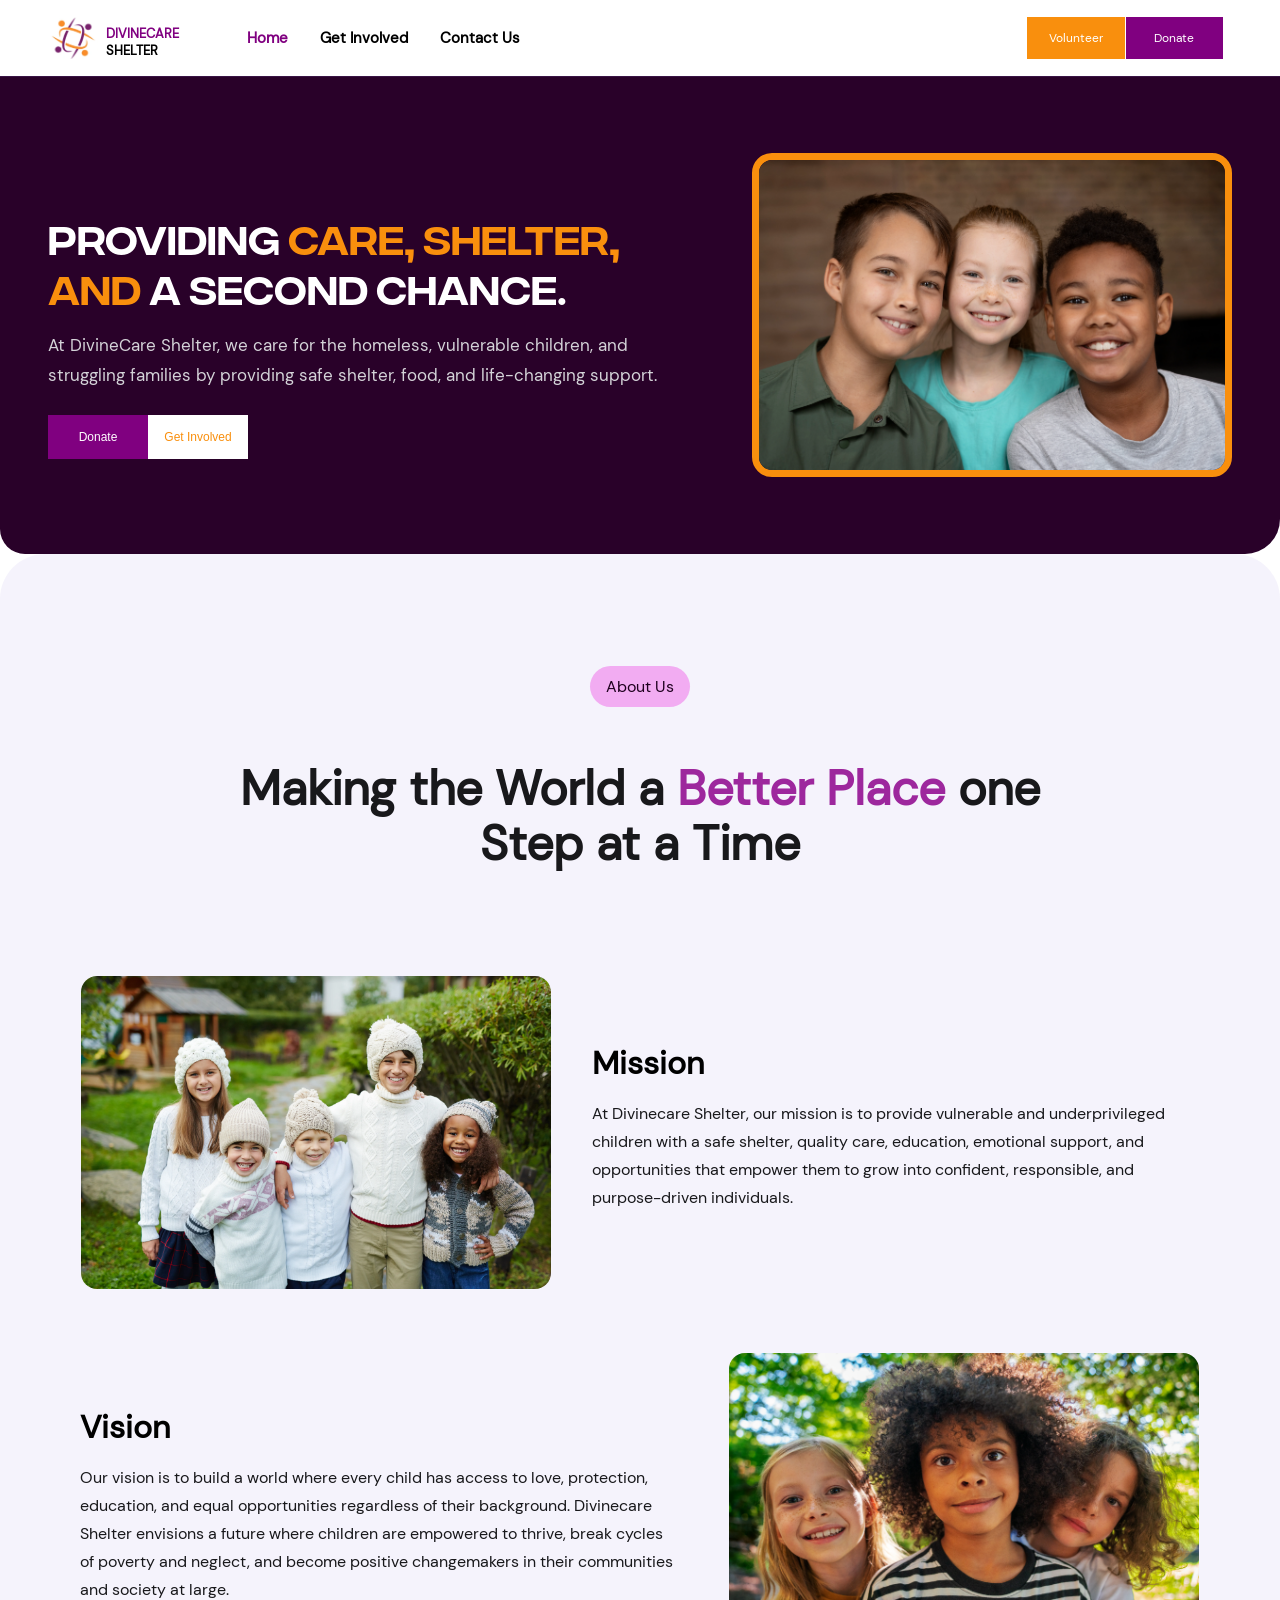
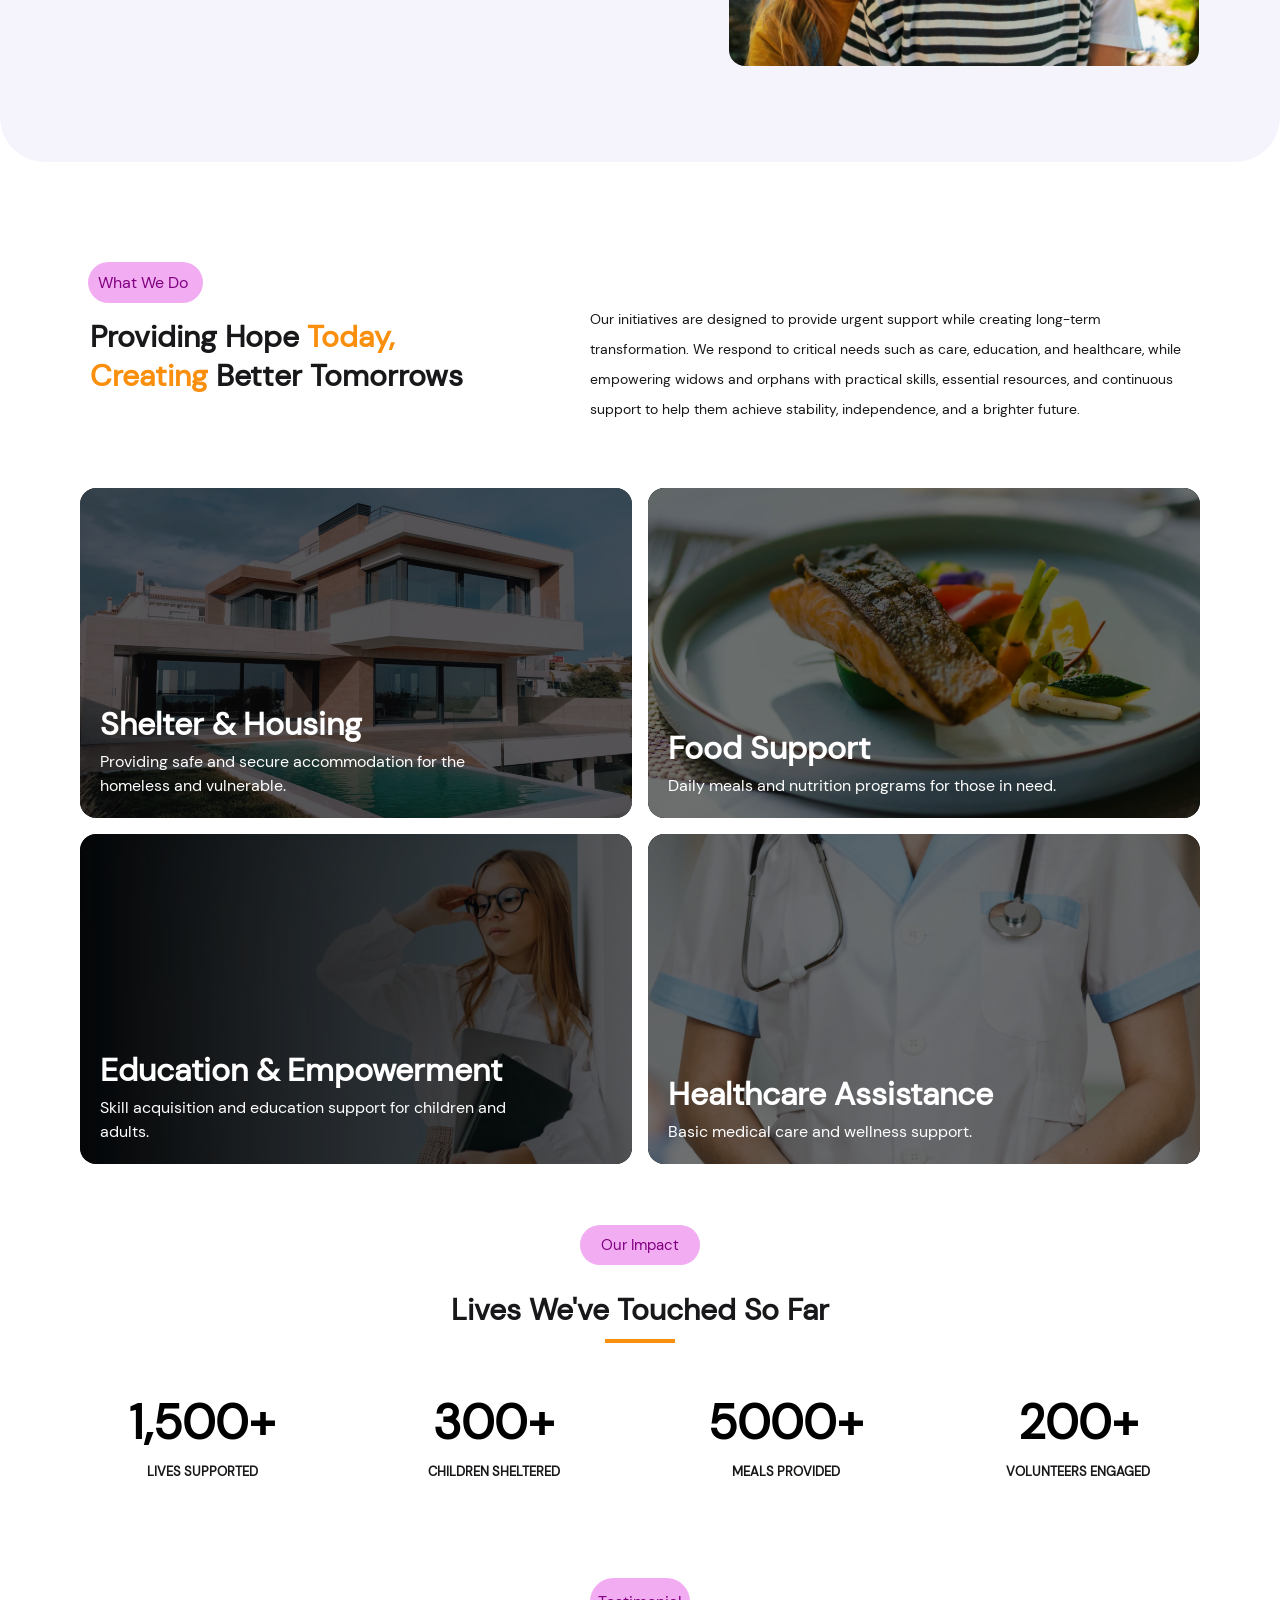
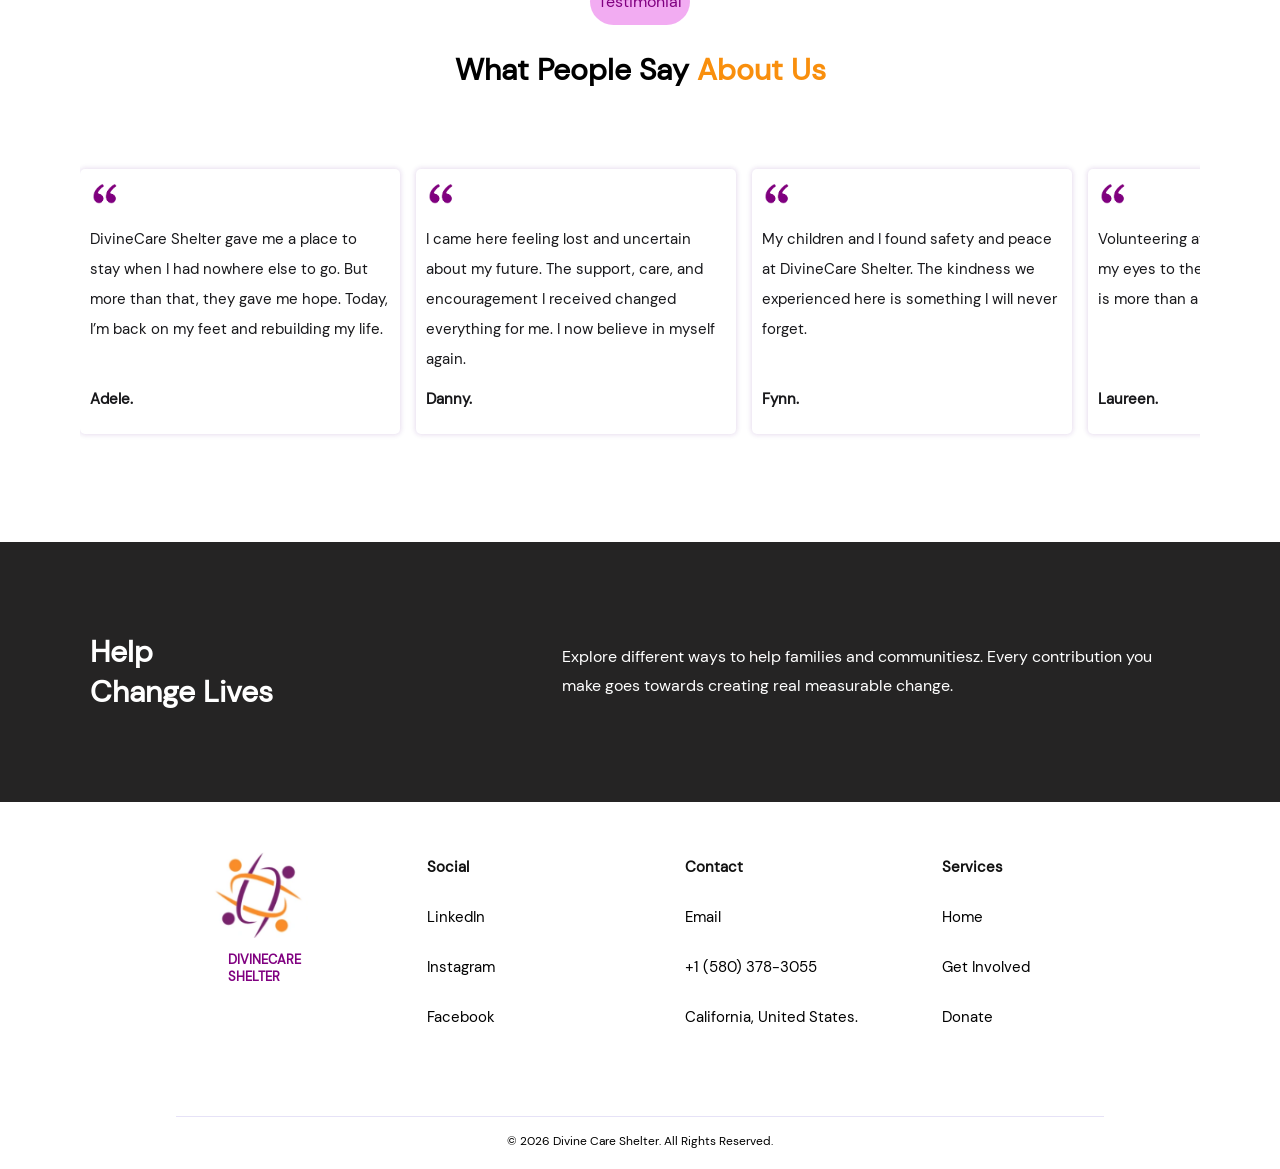
==== commit a185725d: "Form Update" ====
--- a/index.html
+++ b/index.html
@@ -15,7 +15,7 @@
     <section class="ngo">
         <nav>
             <div class="logo">
-                <img src="Assets/images/ngo_Logo.png" alt="LOGO">
+                <img src="Assets/images/ngo_Logo.webp" alt="LOGO">
                 <h3>DIVINECARE <span>SHELTER</span></h3>
                 <ul>
                     <div class="home-border">
@@ -36,7 +36,7 @@
         <section class="nav-two">
             <div class="logo-two">
                 <a href="index.html">
-                    <img src="Assets/images/ngo_Logo.png" alt="LOGO">
+                    <img src="Assets/images/ngo_Logo.webp" alt="LOGO">
                     <h3>DIVINECARE <br> SHELTER</h3>
                 </a>
                 
@@ -45,7 +45,7 @@
             <div class="menu">
                 <a href="donate.html"><button class="mobile-donate-btn">Donate</button></a>
                 <button class="mobile-menu-toggle" type="button" aria-label="Open navigation menu" aria-expanded="false" aria-controls="mobile-nav-links">
-                    <img src="Assets/images/menu-icons.png" alt="" aria-hidden="true">
+                    <img src="Assets/images/menu-icons.webp" alt="" aria-hidden="true">
                 </button>
             </div>
 
@@ -72,7 +72,7 @@
                     
                 </div>
             </div>
-                <img src="Assets/images/orphan-ten.jpg" alt="">
+                <img src="Assets/images/orphan-ten.webp" alt="">
         </section>
 
         <section class="img-text-bg">
@@ -80,7 +80,7 @@
                 <p>About Us</p>
                 <h3>Making the World a <span>Better Place</span> one Step at a Time</h3>
                 <div class="img-text first" >
-                    <img src="Assets/images/orphan-nine.jpg" alt="" id="first">
+                    <img src="Assets/images/orphan-nine.webp" alt="" id="first">
                     <div class="p-h" >
                         <h4>Mission</h4>
                         <p>At Divinecare Shelter, our mission is to provide vulnerable and 
@@ -103,7 +103,7 @@
                             break cycles of poverty and neglect, and become positive changemakers in their communities and society at large.
                         </p>
                     </div>
-                    <img src="Assets/images/orphan-eleven.jpg" alt="" class="second-img">
+                    <img src="Assets/images/orphan-eleven.webp" alt="" class="second-img">
                 </div>
 
             </div>
@@ -115,7 +115,7 @@
                 <h3>Making the World a <span>Better Place</span> one Step at a Time</h3>
                 
                 <div class="img-text-two first" >
-                    <img src="Assets/images/orphan-nine.jpg" alt="" id="first">
+                    <img src="Assets/images/orphan-nine.webp" alt="" id="first">
                     <div class="p-h" >
                         <h4>Mission</h4>
                         <p>At Divinecare Shelter, our mission is to provide vulnerable and 
@@ -128,7 +128,7 @@
                 </div>
 
                 <div class="img-text-two second">
-                    <img src="Assets/images/orphan-eleven.jpg" alt="" class="second-img">
+                    <img src="Assets/images/orphan-eleven.webp" alt="" class="second-img">
                     <div class="p-h">
                         <h4>Vision</h4>
                         <p>Our vision is to build a world where every child has access to love, 
@@ -165,7 +165,7 @@
             <div class="top">
                 <div class="gradient">
                     <div class="underlay"></div>
-                    <img src="Assets/images/house.svg" alt="" id="gradient-img">
+                    <img src="Assets/images/house.webp" alt="" id="gradient-img">
                     <div class="just-text">
                         <h3>Shelter & Housing</h3>
                         <p>Providing safe and secure 
@@ -175,7 +175,7 @@
                 </div>
 
                 <div class="gradient-two">
-                    <img src="Assets/images/bread.svg" alt="">
+                    <img src="Assets/images/bread.webp" alt="">
                     <div class="just-text">
                         <h3>Food Support</h3>
                         <p>Daily meals and nutrition programs for those in need.
@@ -186,7 +186,7 @@
 
            <div class="bottom">
                 <div class="other-gradient">
-                    <img src="Assets/images/school.svg" alt="">
+                    <img src="Assets/images/school.webp" alt="">
                     <div class="just-text">
                         <h3>Education & Empowerment</h3>
                         <p>Skill acquisition and education support for children and adults.
@@ -196,7 +196,7 @@
 
                 <div class="another-gradient">
                     <div class="underlay-two"></div>
-                    <img src="Assets/images/health.svg" alt="">
+                    <img src="Assets/images/health.webp" alt="">
                     <div class="just-text">
                         <h3>Healthcare Assistance</h3>
                         <p>Basic medical care and wellness support.
@@ -292,7 +292,7 @@
         
         <section class="testimonial">
             <div class="testify" id="first-testifier">
-                <img src="Assets/images/quote-svgrepo-com.svg" alt="">
+                <img src="Assets/images/quote-svgrepo-com.webp" alt="">
                 <p>DivineCare Shelter gave me a place to stay 
                     when I had nowhere else to go. But more than
                      that, they gave me hope. Today, I’m 
@@ -302,7 +302,7 @@
             </div>
 
             <div class="testify">
-                <img src="Assets/images/quote-svgrepo-com.svg" alt="">
+                <img src="Assets/images/quote-svgrepo-com.webp" alt="">
                 <p>I came here feeling lost and uncertain
                      about my future. The support, care, and 
                      encouragement I received changed 
@@ -312,7 +312,7 @@
             </div>
 
             <div class="testify">
-                <img src="Assets/images/quote-svgrepo-com.svg" alt="">
+                <img src="Assets/images/quote-svgrepo-com.webp" alt="">
                 <p>
                     My children and I found safety and peace at DivineCare
                      Shelter. The kindness we experienced here is something I will never forget.
@@ -321,7 +321,7 @@
             </div>
 
             <div class="testify">
-                <img src="Assets/images/quote-svgrepo-com.svg" alt="">
+                <img src="Assets/images/quote-svgrepo-com.webp" alt="">
                 <p>
                     Volunteering at DivineCare Shelter opened my 
                     eyes to the power of compassion. This is more 
@@ -331,7 +331,7 @@
             </div>
 
             <div class="testify">
-                <img src="Assets/images/quote-svgrepo-com.svg" alt="">
+                <img src="Assets/images/quote-svgrepo-com.webp" alt="">
                 <p>
                     I received not just shelter, but support that 
                     helped me learn new skills and start again. 
@@ -341,7 +341,7 @@
             </div>
 
             <div class="testify">
-                <img src="Assets/images/quote-svgrepo-com.svg" alt="">
+                <img src="Assets/images/quote-svgrepo-com.webp" alt="">
                 <p>The environment here is peaceful 
                     and welcoming. They treat everyone with 
                     dignity and respect, no matter your situation.
@@ -350,7 +350,7 @@
             </div>
 
             <div class="testify">
-                <img src="Assets/images/quote-svgrepo-com.svg" alt="">
+                <img src="Assets/images/quote-svgrepo-com.webp" alt="">
                 <p>DivineCare Shelter didn’t just help me survive, they
                      helped me believe in a better future. I’m forever grateful.
                 </p>
@@ -371,7 +371,7 @@
 
             <section class="last-sec" id="contactUs">
                 <div class="text-logo">
-                    <img src="Assets/images/ngo_Logo.png" alt="">
+                    <img src="Assets/images/ngo_Logo.webp" alt="">
                     <h3>DIVINECARE <br>SHELTER</h3>
                 </div>
                 
